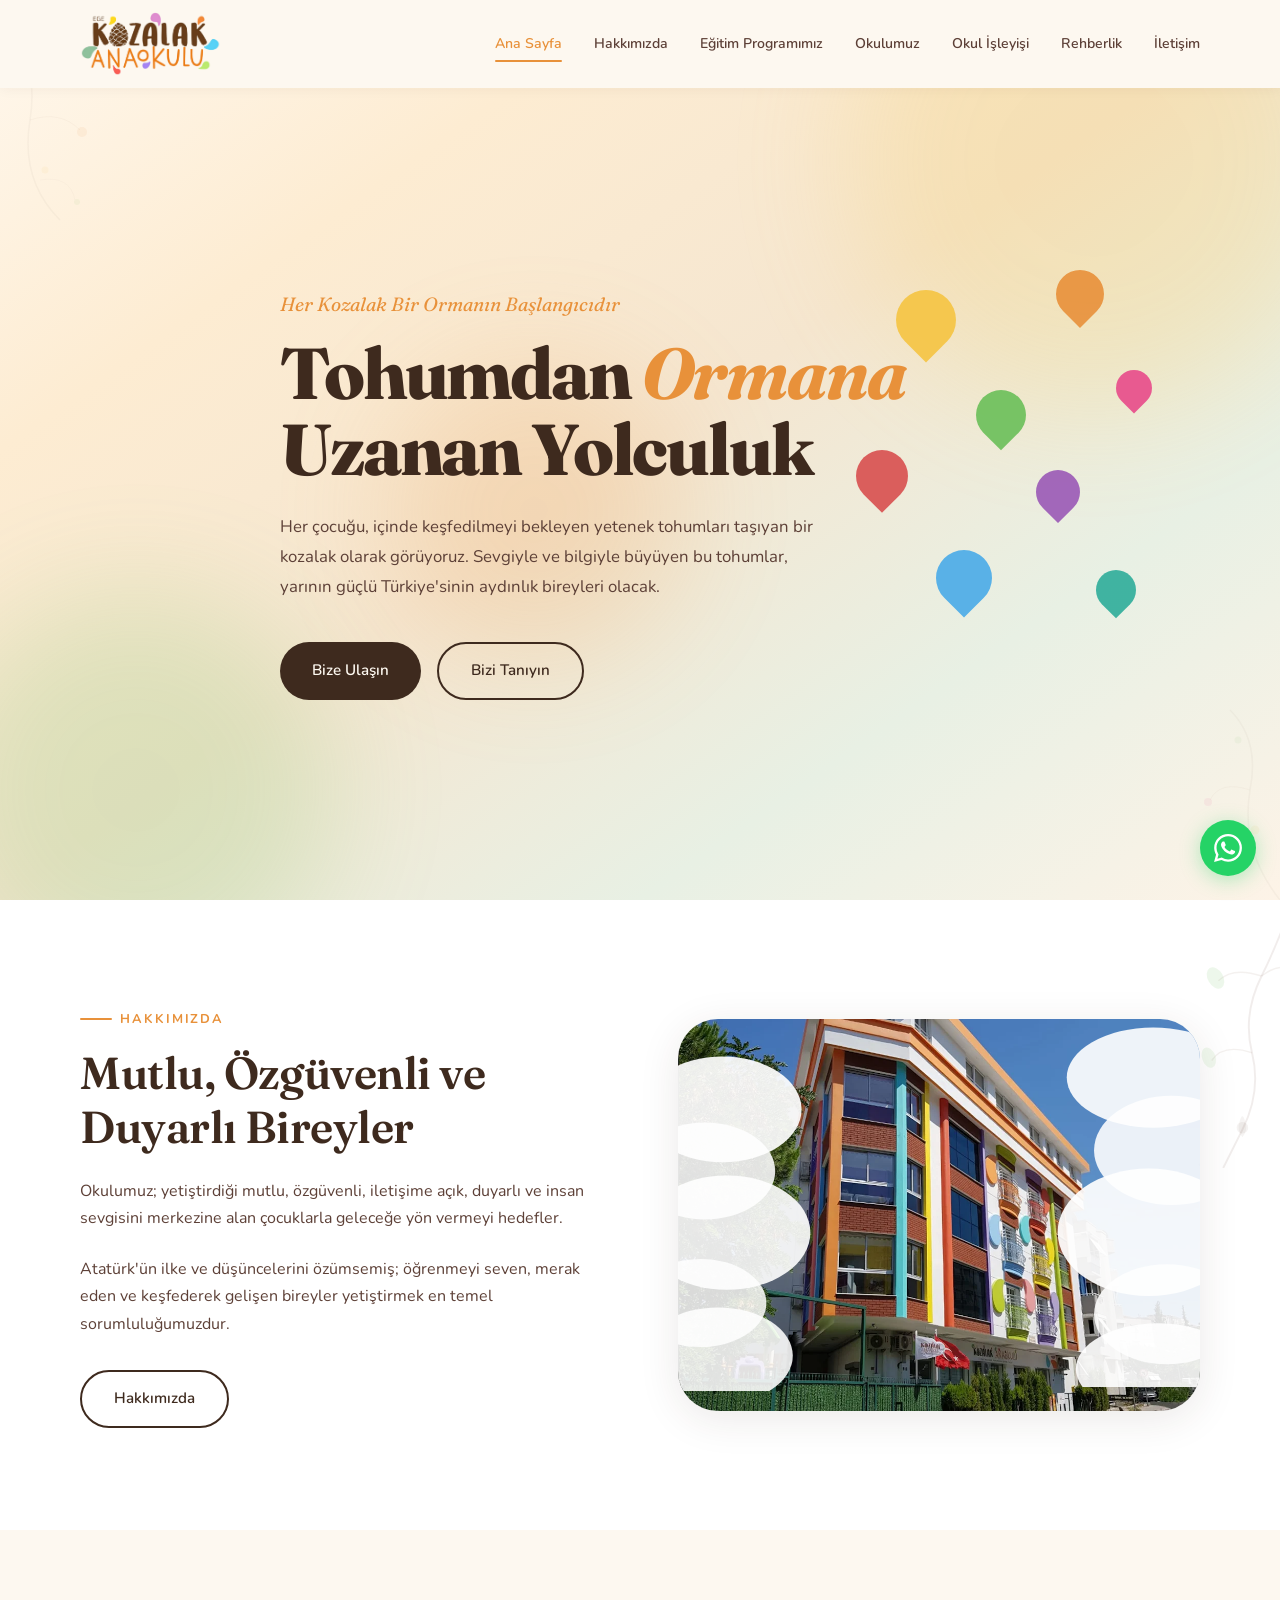
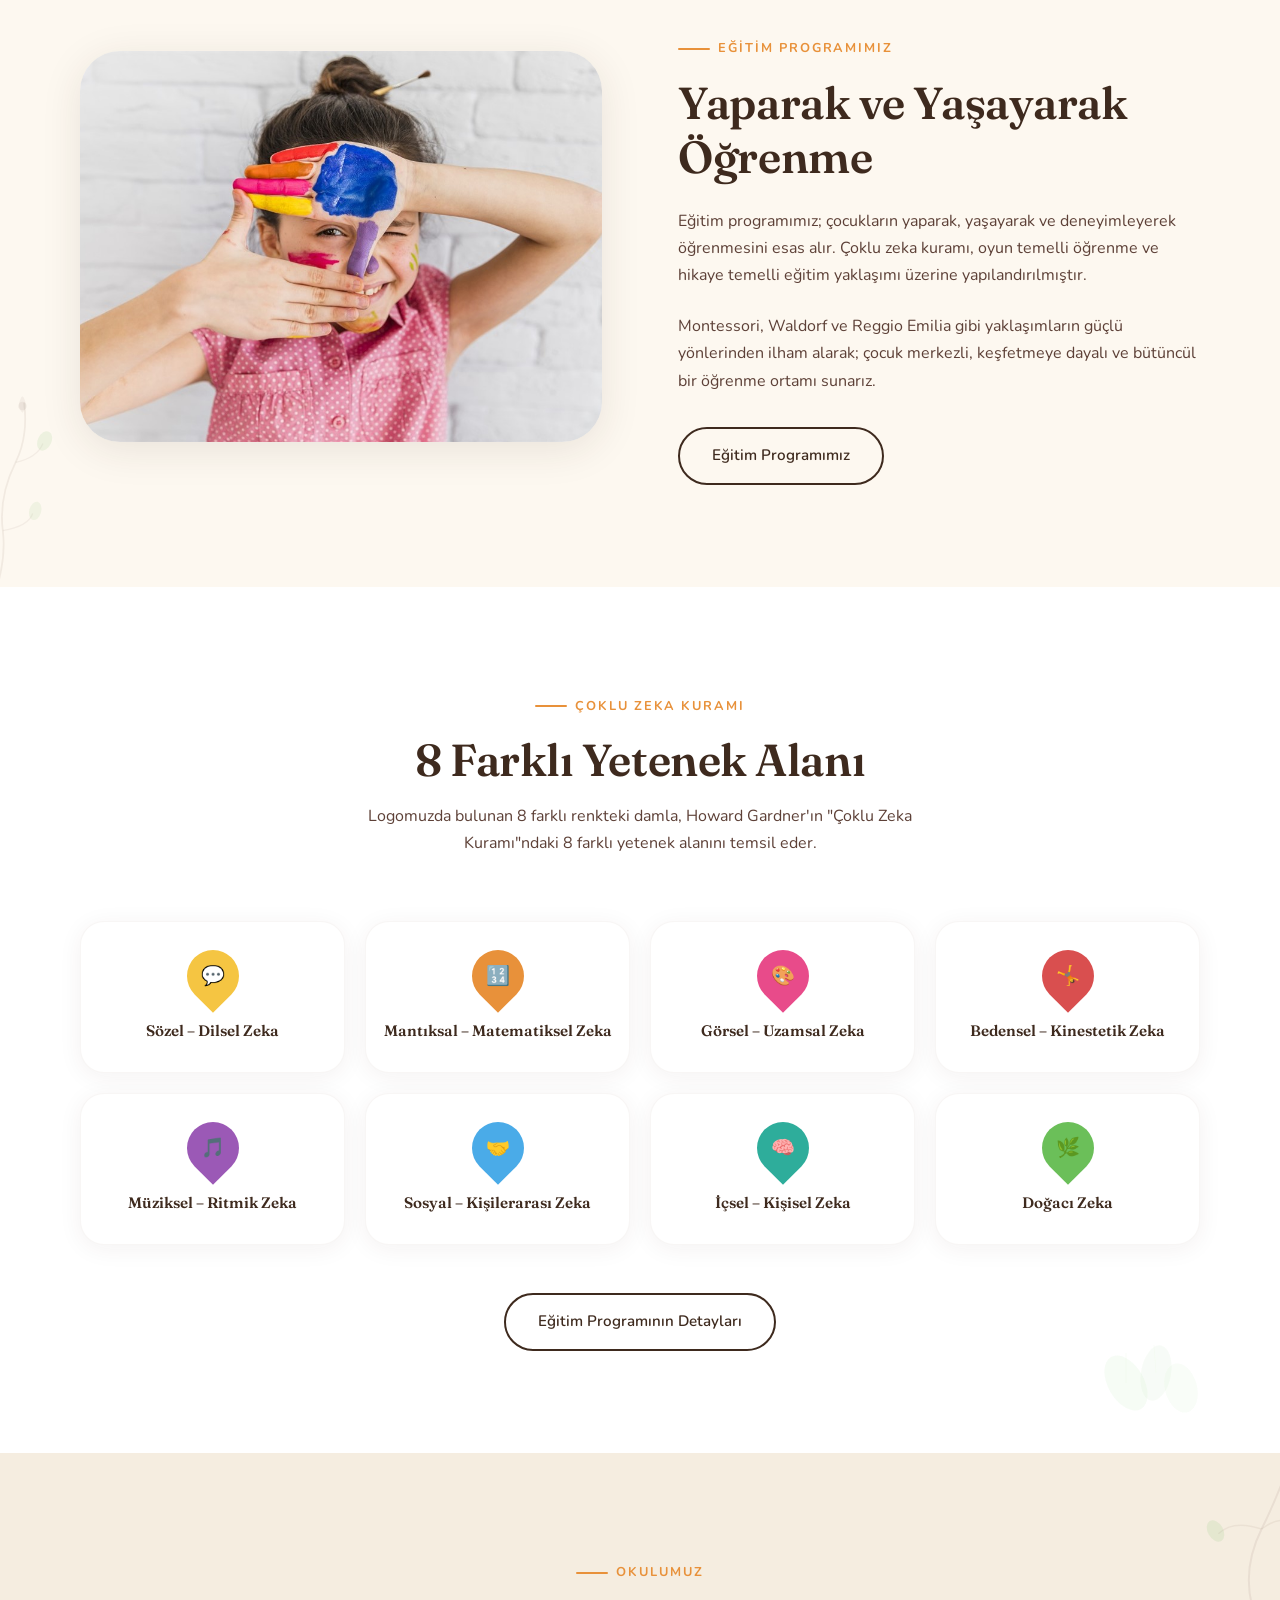
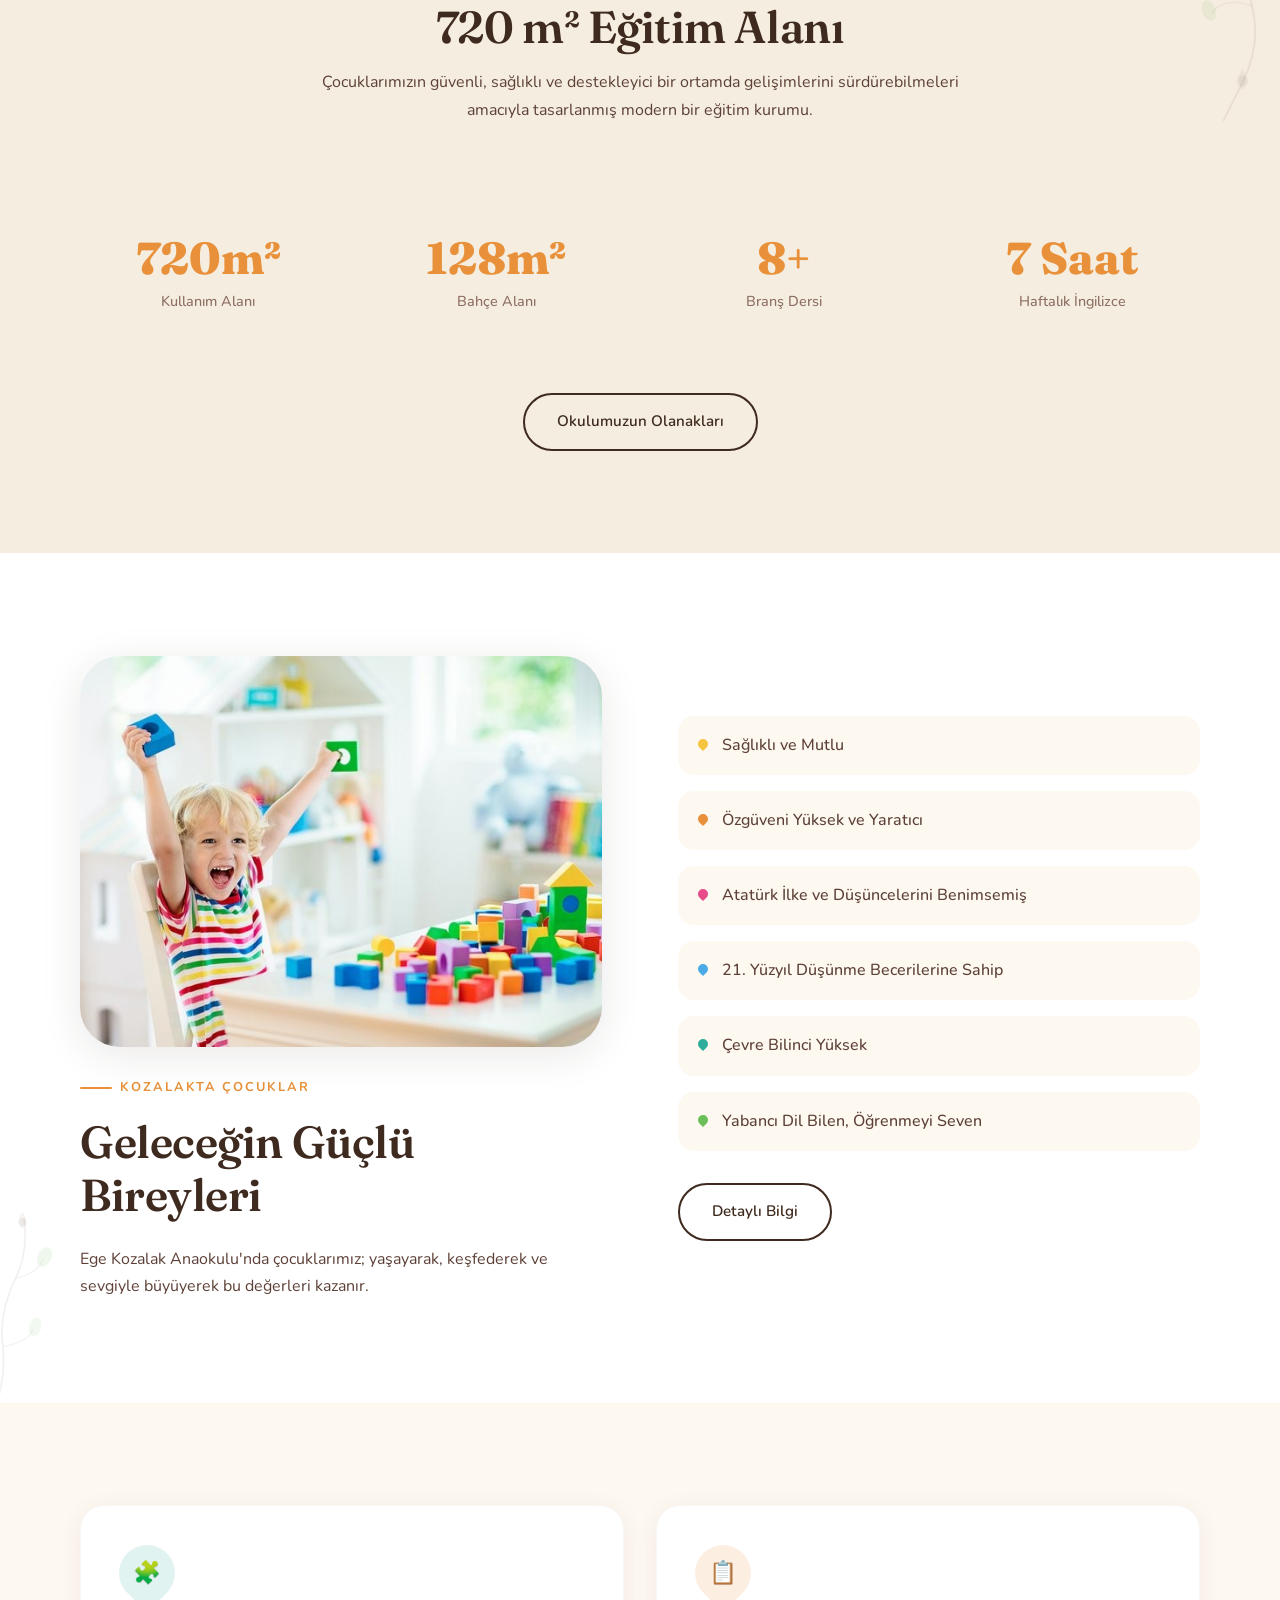
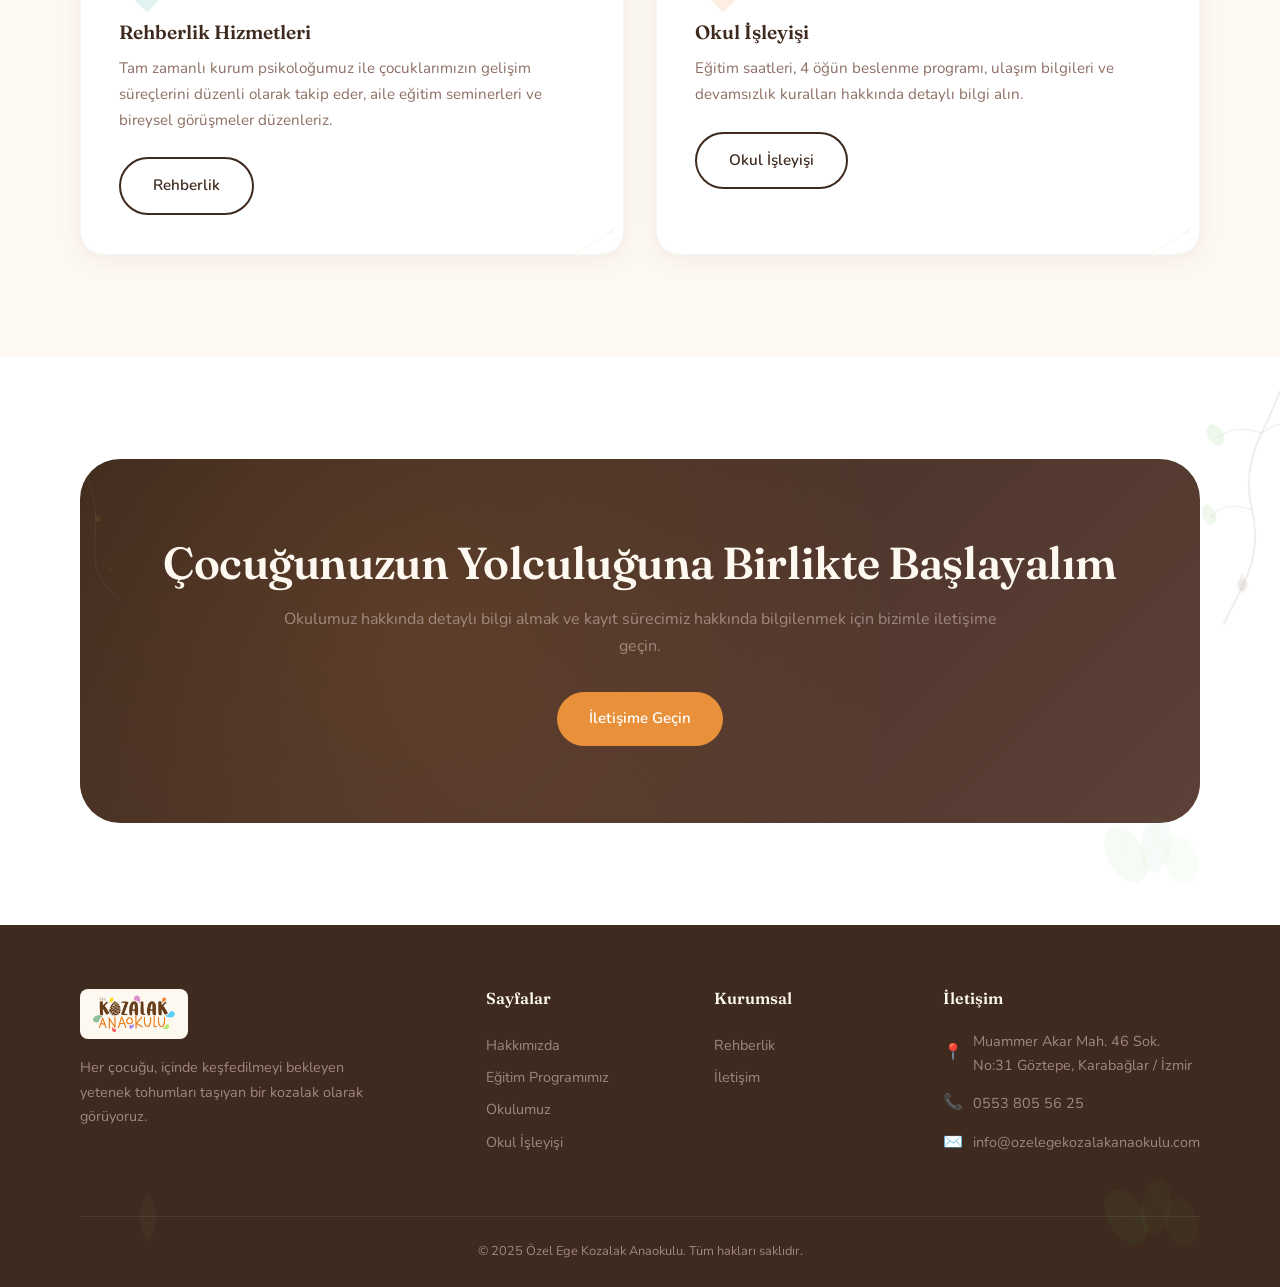
==== index.html @ ed4c2977 "Okul fotoğrafına dekoratif bulut kamuflajı eklendi - Sol ve sağ kenarlardaki yan binaları kapatmak i" ====
<!DOCTYPE html>
<html lang="tr">
<head>
  <meta charset="UTF-8">
  <meta name="viewport" content="width=device-width, initial-scale=1.0, viewport-fit=cover">
  <title>Ege Kozalak Anaokulu | Her Kozalak Bir Ormanın Başlangıcıdır</title>
  <meta name="description" content="Ege Kozalak Anaokulu - İzmir Karabağlar'da çocuklarınızın güvenli, sağlıklı ve mutlu bir ortamda büyüdüğü özel anaokulu.">
  <link rel="stylesheet" href="css/style.css">
  <link rel="icon" href="assets/logo.png" type="image/png">
</head>
<body>

  <div class="page-progress"></div>

  <!-- Navigation -->
  <nav class="nav">
    <div class="nav__inner">
      <a href="index.html" class="nav__logo">
        <img src="assets/logo.png" alt="Ege Kozalak Anaokulu Logo">
      </a>
      <div class="nav__links">
        <a href="index.html" class="nav__link">Ana Sayfa</a>
        <a href="hakkimizda.html" class="nav__link">Hakkımızda</a>
        <a href="egitim-programimiz.html" class="nav__link">Eğitim Programımız</a>
        <a href="okulumuz.html" class="nav__link">Okulumuz</a>
        <a href="okul-isleyisi.html" class="nav__link">Okul İşleyişi</a>
        <a href="rehberlik.html" class="nav__link">Rehberlik</a>
        <a href="iletisim.html" class="nav__link">İletişim</a>
      </div>
      <button class="nav__burger" aria-label="Menü">
        <span></span><span></span><span></span>
      </button>
    </div>
  </nav>

  <!-- Hero -->
  <section class="hero">
    <div class="hero__bg-shapes">
      <div class="hero__blob hero__blob--1"></div>
      <div class="hero__blob hero__blob--2"></div>
      <div class="hero__blob hero__blob--3"></div>
    </div>

    <div class="container">
      <div class="hero__content reveal">
        <p class="hero__tagline">Her Kozalak Bir Ormanın Başlangıcıdır</p>
        <h1 class="hero__title">Tohumdan <em>Ormana</em> Uzanan Yolculuk</h1>
        <p class="hero__desc">Her çocuğu, içinde keşfedilmeyi bekleyen yetenek tohumları taşıyan bir kozalak olarak görüyoruz. Sevgiyle ve bilgiyle büyüyen bu tohumlar, yarının güçlü Türkiye'sinin aydınlık bireyleri olacak.</p>
        <div class="hero__actions">
          <a href="iletisim.html" class="btn btn--primary">Bize Ulaşın</a>
          <a href="hakkimizda.html" class="btn btn--outline">Bizi Tanıyın</a>
        </div>
      </div>
    </div>

    <!-- Decorative drops -->
    <div class="hero__drops" aria-hidden="true">
      <div class="hero__drop-item" style="background: var(--drop-yellow); width: 60px; height: 60px; top: 10%; left: 20%; animation-delay: 0.2s;"></div>
      <div class="hero__drop-item" style="background: var(--drop-orange); width: 48px; height: 48px; top: 5%; left: 60%; animation-delay: 0.4s;"></div>
      <div class="hero__drop-item" style="background: var(--drop-pink); width: 36px; height: 36px; top: 30%; left: 75%; animation-delay: 0.6s;"></div>
      <div class="hero__drop-item" style="background: var(--drop-red); width: 52px; height: 52px; top: 50%; left: 10%; animation-delay: 0.8s;"></div>
      <div class="hero__drop-item" style="background: var(--drop-purple); width: 44px; height: 44px; top: 55%; left: 55%; animation-delay: 1.0s;"></div>
      <div class="hero__drop-item" style="background: var(--drop-blue); width: 56px; height: 56px; top: 75%; left: 30%; animation-delay: 1.2s;"></div>
      <div class="hero__drop-item" style="background: var(--drop-teal); width: 40px; height: 40px; top: 80%; left: 70%; animation-delay: 1.4s;"></div>
      <div class="hero__drop-item" style="background: var(--drop-green); width: 50px; height: 50px; top: 35%; left: 40%; animation-delay: 1.6s;"></div>
    </div>
  </section>

  <!-- Hakkımızda Özet -->
  <section class="section section--white">
    <div class="container">
      <div class="split">
        <div class="reveal">
          <span class="section-label">Hakkımızda</span>
          <h2 class="mb-24">Mutlu, Özgüvenli ve Duyarlı Bireyler</h2>
          <p class="mb-24">Okulumuz; yetiştirdiği mutlu, özgüvenli, iletişime açık, duyarlı ve insan sevgisini merkezine alan çocuklarla geleceğe yön vermeyi hedefler.</p>
          <p class="mb-32">Atatürk'ün ilke ve düşüncelerini özümsemiş; öğrenmeyi seven, merak eden ve keşfederek gelişen bireyler yetiştirmek en temel sorumluluğumuzdur.</p>
          <a href="hakkimizda.html" class="btn btn--outline">Hakkımızda</a>
        </div>
        <div class="reveal reveal-delay-2">
          <div class="img-block img-block--rounded img-block--aspect-4-3 img-block--clouds">
            <img src="assets/okul-dis.webp" alt="Ege Kozalak Anaokulu binası">
          </div>
        </div>
      </div>
    </div>
  </section>

  <!-- Eğitim Programı Özet -->
  <section class="section section--cream">
    <div class="container">
      <div class="split split--reverse">
        <div class="reveal">
          <span class="section-label">Eğitim Programımız</span>
          <h2 class="mb-24">Yaparak ve Yaşayarak Öğrenme</h2>
          <p class="mb-24">Eğitim programımız; çocukların yaparak, yaşayarak ve deneyimleyerek öğrenmesini esas alır. Çoklu zeka kuramı, oyun temelli öğrenme ve hikaye temelli eğitim yaklaşımı üzerine yapılandırılmıştır.</p>
          <p class="mb-32">Montessori, Waldorf ve Reggio Emilia gibi yaklaşımların güçlü yönlerinden ilham alarak; çocuk merkezli, keşfetmeye dayalı ve bütüncül bir öğrenme ortamı sunarız.</p>
          <a href="egitim-programimiz.html" class="btn btn--outline">Eğitim Programımız</a>
        </div>
        <div class="reveal reveal-delay-2">
          <div class="img-block img-block--rounded img-block--aspect-4-3 mb-24">
            <img src="assets/yaratici-cocuk.jpg" alt="Yaratıcı etkinliklerle öğrenen çocuk">
          </div>
        </div>
      </div>
    </div>
  </section>

  <!-- 8 Intelligence Types -->
  <section class="section section--white">
    <div class="container">
      <div class="section__header section__header--center reveal">
        <span class="section-label">Çoklu Zeka Kuramı</span>
        <h2>8 Farklı Yetenek Alanı</h2>
        <p style="margin: 16px auto 0;">Logomuzda bulunan 8 farklı renkteki damla, Howard Gardner'ın "Çoklu Zeka Kuramı"ndaki 8 farklı yetenek alanını temsil eder.</p>
      </div>

      <div class="intel-grid">
        <div class="intel-card reveal reveal-delay-1">
          <div class="intel-card__drop" style="background: var(--drop-yellow);"><span>💬</span></div>
          <p class="intel-card__name">Sözel – Dilsel Zeka</p>
        </div>
        <div class="intel-card reveal reveal-delay-2">
          <div class="intel-card__drop" style="background: var(--drop-orange);"><span>🔢</span></div>
          <p class="intel-card__name">Mantıksal – Matematiksel Zeka</p>
        </div>
        <div class="intel-card reveal reveal-delay-3">
          <div class="intel-card__drop" style="background: var(--drop-pink);"><span>🎨</span></div>
          <p class="intel-card__name">Görsel – Uzamsal Zeka</p>
        </div>
        <div class="intel-card reveal reveal-delay-4">
          <div class="intel-card__drop" style="background: var(--drop-red);"><span>🤸</span></div>
          <p class="intel-card__name">Bedensel – Kinestetik Zeka</p>
        </div>
        <div class="intel-card reveal reveal-delay-1">
          <div class="intel-card__drop" style="background: var(--drop-purple);"><span>🎵</span></div>
          <p class="intel-card__name">Müziksel – Ritmik Zeka</p>
        </div>
        <div class="intel-card reveal reveal-delay-2">
          <div class="intel-card__drop" style="background: var(--drop-blue);"><span>🤝</span></div>
          <p class="intel-card__name">Sosyal – Kişilerarası Zeka</p>
        </div>
        <div class="intel-card reveal reveal-delay-3">
          <div class="intel-card__drop" style="background: var(--drop-teal);"><span>🧠</span></div>
          <p class="intel-card__name">İçsel – Kişisel Zeka</p>
        </div>
        <div class="intel-card reveal reveal-delay-4">
          <div class="intel-card__drop" style="background: var(--drop-green);"><span>🌿</span></div>
          <p class="intel-card__name">Doğacı Zeka</p>
        </div>
      </div>

      <div class="text-center mt-48 reveal">
        <a href="egitim-programimiz.html" class="btn btn--outline">Eğitim Programının Detayları</a>
      </div>
    </div>
  </section>

  <!-- Okulumuz Özet -->
  <section class="section section--warm">
    <div class="container">
      <div class="section__header section__header--center reveal">
        <span class="section-label">Okulumuz</span>
        <h2>720 m² Eğitim Alanı</h2>
        <p style="margin: 16px auto 0;">Çocuklarımızın güvenli, sağlıklı ve destekleyici bir ortamda gelişimlerini sürdürebilmeleri amacıyla tasarlanmış modern bir eğitim kurumu.</p>
      </div>

      <div class="stats reveal">
        <div class="stat">
          <div class="stat__number">720m²</div>
          <div class="stat__label">Kullanım Alanı</div>
        </div>
        <div class="stat">
          <div class="stat__number">128m²</div>
          <div class="stat__label">Bahçe Alanı</div>
        </div>
        <div class="stat">
          <div class="stat__number">8+</div>
          <div class="stat__label">Branş Dersi</div>
        </div>
        <div class="stat">
          <div class="stat__number">7 Saat</div>
          <div class="stat__label">Haftalık İngilizce</div>
        </div>
      </div>

      <div class="text-center mt-32 reveal">
        <a href="okulumuz.html" class="btn btn--outline">Okulumuzun Olanakları</a>
      </div>
    </div>
  </section>

  <!-- Kozalakta Çocuklar -->
  <section class="section section--white">
    <div class="container">
      <div class="split">
        <div class="reveal">
          <div class="img-block img-block--rounded img-block--aspect-4-3 mb-24">
            <img src="assets/ogrenme-ortami.jpg" alt="Ege Kozalak Anaokulu öğrenme ortamı">
          </div>
          <span class="section-label">Kozalakta Çocuklar</span>
          <h2 class="mb-24">Geleceğin Güçlü Bireyleri</h2>
          <p>Ege Kozalak Anaokulu'nda çocuklarımız; yaşayarak, keşfederek ve sevgiyle büyüyerek bu değerleri kazanır.</p>
        </div>
        <div class="reveal reveal-delay-2">
          <div class="feature-list">
            <div class="feature-list__item">
              <div class="feature-list__dot" style="background: var(--drop-yellow);"></div>
              <span class="feature-list__text">Sağlıklı ve Mutlu</span>
            </div>
            <div class="feature-list__item">
              <div class="feature-list__dot" style="background: var(--drop-orange);"></div>
              <span class="feature-list__text">Özgüveni Yüksek ve Yaratıcı</span>
            </div>
            <div class="feature-list__item">
              <div class="feature-list__dot" style="background: var(--drop-pink);"></div>
              <span class="feature-list__text">Atatürk İlke ve Düşüncelerini Benimsemiş</span>
            </div>
            <div class="feature-list__item">
              <div class="feature-list__dot" style="background: var(--drop-blue);"></div>
              <span class="feature-list__text">21. Yüzyıl Düşünme Becerilerine Sahip</span>
            </div>
            <div class="feature-list__item">
              <div class="feature-list__dot" style="background: var(--drop-teal);"></div>
              <span class="feature-list__text">Çevre Bilinci Yüksek</span>
            </div>
            <div class="feature-list__item">
              <div class="feature-list__dot" style="background: var(--drop-green);"></div>
              <span class="feature-list__text">Yabancı Dil Bilen, Öğrenmeyi Seven</span>
            </div>
          </div>
          <div class="mt-32">
            <a href="hakkimizda.html" class="btn btn--outline">Detaylı Bilgi</a>
          </div>
        </div>
      </div>
    </div>
  </section>

  <!-- Rehberlik & Okul İşleyişi Kartları -->
  <section class="section section--cream">
    <div class="container">
      <div class="grid grid--2">
        <div class="card reveal reveal-delay-1">
          <div class="card__icon" style="background: rgba(46, 173, 155, 0.15);"><span>🧩</span></div>
          <h4 class="card__title">Rehberlik Hizmetleri</h4>
          <p class="card__text mb-24">Tam zamanlı kurum psikoloğumuz ile çocuklarımızın gelişim süreçlerini düzenli olarak takip eder, aile eğitim seminerleri ve bireysel görüşmeler düzenleriz.</p>
          <a href="rehberlik.html" class="btn btn--outline">Rehberlik</a>
        </div>
        <div class="card reveal reveal-delay-2">
          <div class="card__icon" style="background: rgba(232, 145, 58, 0.15);"><span>📋</span></div>
          <h4 class="card__title">Okul İşleyişi</h4>
          <p class="card__text mb-24">Eğitim saatleri, 4 öğün beslenme programı, ulaşım bilgileri ve devamsızlık kuralları hakkında detaylı bilgi alın.</p>
          <a href="okul-isleyisi.html" class="btn btn--outline">Okul İşleyişi</a>
        </div>
      </div>
    </div>
  </section>

  <!-- CTA -->
  <section class="section section--white">
    <div class="container">
      <div class="cta-banner reveal">
        <h2>Çocuğunuzun Yolculuğuna Birlikte Başlayalım</h2>
        <p>Okulumuz hakkında detaylı bilgi almak ve kayıt sürecimiz hakkında bilgilenmek için bizimle iletişime geçin.</p>
        <a href="iletisim.html" class="btn btn--amber">İletişime Geçin</a>
      </div>
    </div>
  </section>

  <!-- Footer -->
  <footer class="footer">
    <div class="container">
      <div class="footer__grid">
        <div class="footer__brand">
          <img src="assets/logo.png" alt="Ege Kozalak Anaokulu">
          <p>Her çocuğu, içinde keşfedilmeyi bekleyen yetenek tohumları taşıyan bir kozalak olarak görüyoruz.</p>
        </div>
        <div>
          <h4 class="footer__title">Sayfalar</h4>
          <a href="hakkimizda.html" class="footer__link">Hakkımızda</a>
          <a href="egitim-programimiz.html" class="footer__link">Eğitim Programımız</a>
          <a href="okulumuz.html" class="footer__link">Okulumuz</a>
          <a href="okul-isleyisi.html" class="footer__link">Okul İşleyişi</a>
        </div>
        <div>
          <h4 class="footer__title">Kurumsal</h4>
          <a href="rehberlik.html" class="footer__link">Rehberlik</a>
          <a href="iletisim.html" class="footer__link">İletişim</a>
        </div>
        <div>
          <h4 class="footer__title">İletişim</h4>
          <div class="footer__contact-item">
            <span>📍</span>
            <span>Muammer Akar Mah. 46 Sok. No:31 Göztepe, Karabağlar / İzmir</span>
          </div>
          <div class="footer__contact-item">
            <span>📞</span>
            <span>0553 805 56 25</span>
          </div>
          <div class="footer__contact-item">
            <span>✉️</span>
            <span>info@ozelegekozalakanaokulu.com</span>
          </div>
        </div>
      </div>
      <div class="footer__bottom">
        &copy; 2025 Özel Ege Kozalak Anaokulu. Tüm hakları saklıdır.
      </div>
    </div>
  </footer>

  <!-- WhatsApp -->
  <a href="https://wa.me/905538055625" target="_blank" rel="noopener" class="whatsapp-btn" aria-label="WhatsApp ile iletişime geçin">
    <svg viewBox="0 0 24 24" xmlns="http://www.w3.org/2000/svg"><path d="M17.472 14.382c-.297-.149-1.758-.867-2.03-.967-.273-.099-.471-.148-.67.15-.197.297-.767.966-.94 1.164-.173.199-.347.223-.644.075-.297-.15-1.255-.463-2.39-1.475-.883-.788-1.48-1.761-1.653-2.059-.173-.297-.018-.458.13-.606.134-.133.298-.347.446-.52.149-.174.198-.298.298-.497.099-.198.05-.371-.025-.52-.075-.149-.669-1.612-.916-2.207-.242-.579-.487-.5-.669-.51-.173-.008-.371-.01-.57-.01-.198 0-.52.074-.792.372-.272.297-1.04 1.016-1.04 2.479 0 1.462 1.065 2.875 1.213 3.074.149.198 2.096 3.2 5.077 4.487.709.306 1.262.489 1.694.625.712.227 1.36.195 1.871.118.571-.085 1.758-.719 2.006-1.413.248-.694.248-1.289.173-1.413-.074-.124-.272-.198-.57-.347m-5.421 7.403h-.004a9.87 9.87 0 01-5.031-1.378l-.361-.214-3.741.982.998-3.648-.235-.374a9.86 9.86 0 01-1.51-5.26c.001-5.45 4.436-9.884 9.888-9.884 2.64 0 5.122 1.03 6.988 2.898a9.825 9.825 0 012.893 6.994c-.003 5.45-4.437 9.884-9.885 9.884m8.413-18.297A11.815 11.815 0 0012.05 0C5.495 0 .16 5.335.157 11.892c0 2.096.547 4.142 1.588 5.945L.057 24l6.305-1.654a11.882 11.882 0 005.683 1.448h.005c6.554 0 11.89-5.335 11.893-11.893a11.821 11.821 0 00-3.48-8.413z"/></svg>
  </a>

  <script src="js/main.js"></script>
</body>
</html>
---- css/style.css ----
/* ============================================
   Ege Kozalak Anaokulu - Organic Editorial Design
   ============================================ */

@import url('https://fonts.googleapis.com/css2?family=Fraunces:ital,opsz,wght@0,9..144,300;0,9..144,400;0,9..144,500;0,9..144,600;0,9..144,700;0,9..144,800;1,9..144,400;1,9..144,500&family=Nunito:wght@300;400;500;600;700&display=swap');

/* --- CSS Variables --- */
:root {
  --brown-deep: #3E2A1E;
  --brown-warm: #5D4037;
  --brown-medium: #795548;
  --brown-light: #A1887F;
  --amber: #E8913A;
  --amber-light: #F5A623;
  --cream: #FDF8F0;
  --cream-dark: #F5EDE0;
  --cream-deeper: #EDE3D3;
  --white: #FFFFFF;
  --text-primary: #2C1810;
  --text-secondary: #5D4037;
  --text-light: #8D6E63;

  /* 8 Intelligence Colors */
  --drop-yellow: #F5C542;
  --drop-orange: #E8913A;
  --drop-pink: #E84B8A;
  --drop-red: #D94F4F;
  --drop-purple: #9B59B6;
  --drop-blue: #4AABE8;
  --drop-teal: #2EAD9B;
  --drop-green: #6BBF59;

  --font-display: 'Fraunces', Georgia, serif;
  --font-body: 'Nunito', 'Segoe UI', sans-serif;

  --nav-height: 88px;
  --section-padding: clamp(60px, 8vw, 120px);
  --container-width: 1200px;
  --radius-sm: 8px;
  --radius-md: 16px;
  --radius-lg: 24px;
  --radius-xl: 40px;

  --shadow-soft: 0 4px 24px rgba(62, 42, 30, 0.06);
  --shadow-medium: 0 8px 40px rgba(62, 42, 30, 0.1);
  --shadow-strong: 0 16px 56px rgba(62, 42, 30, 0.14);
}

/* --- Reset & Base --- */
*, *::before, *::after { margin: 0; padding: 0; box-sizing: border-box; }

html {
  scroll-behavior: smooth;
  font-size: 16px;
  -webkit-font-smoothing: antialiased;
  -moz-osx-font-smoothing: grayscale;
}

body {
  font-family: var(--font-body);
  color: var(--text-primary);
  background-color: var(--cream);
  line-height: 1.7;
  overflow-x: hidden;
}

img { max-width: 100%; height: auto; display: block; }
a { text-decoration: none; color: inherit; transition: color 0.3s; }
ul, ol { list-style: none; }

.container {
  max-width: var(--container-width);
  margin: 0 auto;
  padding: 0 clamp(20px, 4vw, 40px);
}

/* --- Typography --- */
h1, h2, h3, h4 {
  font-family: var(--font-display);
  font-weight: 600;
  line-height: 1.2;
  color: var(--brown-deep);
}

h1 { font-size: clamp(2.2rem, 5vw, 3.8rem); letter-spacing: -0.02em; }
h2 { font-size: clamp(1.8rem, 3.5vw, 2.8rem); letter-spacing: -0.01em; }
h3 { font-size: clamp(1.3rem, 2.5vw, 1.8rem); }
h4 { font-size: clamp(1.1rem, 1.5vw, 1.3rem); }

p {
  font-size: clamp(1rem, 1.1vw, 1.125rem);
  color: var(--text-secondary);
  max-width: 72ch;
}

.section-label {
  display: inline-flex;
  align-items: center;
  gap: 8px;
  font-family: var(--font-body);
  font-size: 0.8rem;
  font-weight: 700;
  text-transform: uppercase;
  letter-spacing: 0.15em;
  color: var(--amber);
  margin-bottom: 16px;
}

.section-label::before {
  content: '';
  width: 32px;
  height: 2px;
  background: var(--amber);
  border-radius: 2px;
}

/* --- Scroll Reveal --- */
.reveal {
  opacity: 0;
  transform: translateY(30px);
  transition: opacity 0.8s cubic-bezier(0.22, 1, 0.36, 1),
              transform 0.8s cubic-bezier(0.22, 1, 0.36, 1);
}

.reveal.visible {
  opacity: 1;
  transform: translateY(0);
}

.reveal-delay-1 { transition-delay: 0.1s; }
.reveal-delay-2 { transition-delay: 0.2s; }
.reveal-delay-3 { transition-delay: 0.3s; }
.reveal-delay-4 { transition-delay: 0.4s; }
.reveal-delay-5 { transition-delay: 0.5s; }
.reveal-delay-6 { transition-delay: 0.6s; }

/* --- Decorative Drops --- */
.drop {
  position: absolute;
  border-radius: 50% 50% 50% 0;
  transform: rotate(-45deg);
  opacity: 0.15;
  pointer-events: none;
  z-index: 0;
}

.drop--sm { width: 24px; height: 24px; }
.drop--md { width: 40px; height: 40px; }
.drop--lg { width: 64px; height: 64px; }
.drop--xl { width: 96px; height: 96px; }

.drop--float {
  animation: dropFloat 6s ease-in-out infinite;
}

@keyframes dropFloat {
  0%, 100% { transform: rotate(-45deg) translateY(0); }
  50% { transform: rotate(-45deg) translateY(-12px); }
}

/* --- Navigation --- */
.nav {
  position: fixed;
  top: 0;
  left: 0;
  right: 0;
  height: auto;
  padding-top: env(safe-area-inset-top, 0px);
  z-index: 1000;
  background: var(--cream);
  backdrop-filter: blur(12px);
  -webkit-backdrop-filter: blur(12px);
  transition: background 0.4s, box-shadow 0.4s;
  box-shadow: 0 1px 12px rgba(62, 42, 30, 0.05);
}

.nav.scrolled {
  background: var(--cream);
  backdrop-filter: blur(16px);
  -webkit-backdrop-filter: blur(16px);
  box-shadow: 0 2px 20px rgba(62, 42, 30, 0.08);
}

.nav__inner {
  max-width: var(--container-width);
  margin: 0 auto;
  padding: 0 clamp(20px, 4vw, 40px);
  height: var(--nav-height);
  display: flex;
  align-items: center;
  justify-content: space-between;
}

.nav__logo {
  display: flex;
  align-items: center;
  gap: 12px;
  z-index: 10000;
}

.nav__logo img {
  height: 64px;
  width: auto;
  transition: height 0.3s;
  mix-blend-mode: multiply;
}

.nav.scrolled .nav__logo img {
  height: 52px;
}

.nav__logo-text {
  font-family: var(--font-display);
  font-weight: 700;
  font-size: 1.1rem;
  color: var(--brown-deep);
  line-height: 1.2;
}

.nav__logo-text span {
  display: block;
  font-size: 0.7rem;
  font-weight: 500;
  color: var(--brown-light);
  font-family: var(--font-body);
  text-transform: uppercase;
  letter-spacing: 0.1em;
}

.nav__links {
  display: flex;
  align-items: center;
  gap: clamp(16px, 2.5vw, 32px);
}

.nav__link {
  font-family: var(--font-body);
  font-size: 0.88rem;
  font-weight: 600;
  color: var(--brown-warm);
  position: relative;
  padding: 4px 0;
  transition: color 0.3s;
}

.nav__link::after {
  content: '';
  position: absolute;
  bottom: -2px;
  left: 0;
  width: 0;
  height: 2px;
  background: var(--amber);
  border-radius: 2px;
  transition: width 0.3s cubic-bezier(0.22, 1, 0.36, 1);
}

.nav__link:hover,
.nav__link.active {
  color: var(--amber);
}

.nav__link:hover::after,
.nav__link.active::after {
  width: 100%;
}

/* Mobile Menu */
.nav__burger {
  display: none;
  flex-direction: column;
  gap: 5px;
  cursor: pointer;
  z-index: 10000;
  padding: 8px;
  background: none;
  border: none;
}

.nav__burger span {
  width: 24px;
  height: 2px;
  background: var(--brown-deep);
  border-radius: 2px;
  transition: transform 0.3s, opacity 0.3s;
}

.nav__burger.open span:nth-child(1) {
  transform: translateY(7px) rotate(45deg);
}

.nav__burger.open span:nth-child(2) {
  opacity: 0;
}

.nav__burger.open span:nth-child(3) {
  transform: translateY(-7px) rotate(-45deg);
}

@media (max-width: 900px) {
  .nav__burger { display: flex; }

  .nav__links {
    position: fixed;
    top: 0;
    left: 0;
    right: 0;
    bottom: 0;
    width: 100%;
    height: 100%;
    height: 100dvh;
    background: #FDF8F0;
    flex-direction: column;
    justify-content: center;
    align-items: center;
    gap: 20px;
    visibility: hidden;
    opacity: 0;
    pointer-events: none;
    transition: opacity 0.35s ease, visibility 0.35s ease;
    z-index: 9999;
    padding: 80px 20px;
  }

  .nav__links.open {
    visibility: visible;
    opacity: 1;
    pointer-events: all;
  }

  .nav__link {
    font-size: 1.2rem;
    padding: 8px 0;
  }
}

/* --- Hero Section (Home) --- */
.hero {
  min-height: 100vh;
  min-height: 100dvh;
  display: flex;
  align-items: center;
  position: relative;
  padding-top: calc(var(--nav-height) + env(safe-area-inset-top, 0px));
  overflow: hidden;
  background: linear-gradient(145deg,
      #FFF8EE 0%,
      #FDECD2 25%,
      #F5E6D0 50%,
      #E8F0E4 75%,
      #FDF3E7 100%
    );
}

/* Decorative branch in hero top-left */
.hero::before {
  content: '';
  position: absolute;
  top: 0;
  left: 0;
  width: 280px;
  height: 280px;
  background-image: url("data:image/svg+xml,%3Csvg xmlns='http://www.w3.org/2000/svg' viewBox='0 0 280 280' fill='none'%3E%3Cpath d='M0 0Q40 60 30 120Q20 180 60 220' stroke='%23A1887F' stroke-width='1.5' opacity='.07' fill='none'/%3E%3Cpath d='M30 120Q60 110 80 130' stroke='%23A1887F' stroke-width='1' opacity='.06' fill='none'/%3E%3Cpath d='M20 70Q50 55 60 75' stroke='%23A1887F' stroke-width='1' opacity='.06' fill='none'/%3E%3Ccircle cx='82' cy='132' r='5' fill='%23E8913A' opacity='.08'/%3E%3Ccircle cx='62' cy='76' r='4' fill='%236BBF59' opacity='.07'/%3E%3Ccircle cx='45' cy='170' r='3.5' fill='%23F5C542' opacity='.07'/%3E%3Cpath d='M40 180Q70 175 75 200' stroke='%23A1887F' stroke-width='.8' opacity='.05' fill='none'/%3E%3Ccircle cx='77' cy='202' r='3' fill='%236BBF59' opacity='.06'/%3E%3C/svg%3E");
  background-size: contain;
  background-repeat: no-repeat;
  pointer-events: none;
  z-index: 0;
}

/* Decorative branch in hero bottom-right */
.hero::after {
  content: '';
  position: absolute;
  bottom: 0;
  right: 0;
  width: 220px;
  height: 220px;
  background-image: url("data:image/svg+xml,%3Csvg xmlns='http://www.w3.org/2000/svg' viewBox='0 0 220 220' fill='none'%3E%3Cpath d='M220 220Q180 170 190 110Q200 60 170 30' stroke='%23A1887F' stroke-width='1.5' opacity='.07' fill='none'/%3E%3Cpath d='M190 110Q160 100 150 120' stroke='%23A1887F' stroke-width='1' opacity='.06' fill='none'/%3E%3Ccircle cx='148' cy='122' r='4' fill='%23E84B8A' opacity='.07'/%3E%3Ccircle cx='178' cy='60' r='3.5' fill='%236BBF59' opacity='.06'/%3E%3Ccircle cx='195' cy='150' r='4.5' fill='%23F5C542' opacity='.07'/%3E%3C/svg%3E");
  background-size: contain;
  background-repeat: no-repeat;
  pointer-events: none;
  z-index: 0;
}

.hero__bg-shapes {
  position: absolute;
  inset: 0;
  pointer-events: none;
  overflow: hidden;
}

.hero__blob {
  position: absolute;
  border-radius: 50%;
  filter: blur(60px);
  opacity: 0.18;
}

.hero__blob--1 {
  width: 500px;
  height: 500px;
  background: var(--drop-yellow);
  top: -10%;
  right: -5%;
  animation: blobMove1 20s ease-in-out infinite;
}

.hero__blob--2 {
  width: 400px;
  height: 400px;
  background: var(--drop-green);
  bottom: -10%;
  left: -5%;
  animation: blobMove2 18s ease-in-out infinite;
}

.hero__blob--3 {
  width: 300px;
  height: 300px;
  background: var(--drop-orange);
  top: 40%;
  left: 30%;
  animation: blobMove3 22s ease-in-out infinite;
}

@keyframes blobMove1 {
  0%, 100% { transform: translate(0, 0) scale(1); }
  33% { transform: translate(-40px, 30px) scale(1.05); }
  66% { transform: translate(20px, -20px) scale(0.95); }
}

@keyframes blobMove2 {
  0%, 100% { transform: translate(0, 0) scale(1); }
  33% { transform: translate(30px, -40px) scale(1.08); }
  66% { transform: translate(-20px, 20px) scale(0.92); }
}

@keyframes blobMove3 {
  0%, 100% { transform: translate(0, 0) scale(1); }
  50% { transform: translate(40px, -30px) scale(1.1); }
}

.hero__content {
  position: relative;
  z-index: 1;
  max-width: 720px;
}

.hero__logo {
  width: clamp(240px, 30vw, 400px);
  height: auto;
  margin-bottom: 28px;
  border-radius: var(--radius-md);
  animation: heroLogoIn 1s cubic-bezier(0.22, 1, 0.36, 1) 0.2s both;
}

@keyframes heroLogoIn {
  from { opacity: 0; transform: scale(0.85) translateY(16px); }
  to { opacity: 1; transform: scale(1) translateY(0); }
}

.hero__tagline {
  font-family: var(--font-display);
  font-style: italic;
  font-size: clamp(1rem, 1.5vw, 1.2rem);
  color: var(--amber);
  margin-bottom: 16px;
  font-weight: 400;
}

.hero__title {
  font-size: clamp(2.8rem, 6vw, 4.5rem);
  font-weight: 800;
  line-height: 1.05;
  margin-bottom: 24px;
  letter-spacing: -0.03em;
}

.hero__title em {
  font-style: italic;
  color: var(--amber);
  font-weight: 700;
}

.hero__desc {
  font-size: clamp(1.05rem, 1.3vw, 1.2rem);
  color: var(--text-secondary);
  margin-bottom: 40px;
  max-width: 560px;
  line-height: 1.8;
}

.hero__actions {
  display: flex;
  gap: 16px;
  flex-wrap: wrap;
}

.hero__drops {
  position: absolute;
  right: 5%;
  top: 50%;
  transform: translateY(-50%);
  width: 400px;
  height: 400px;
  z-index: 0;
}

/* Desktop: drops appear with pop-in */
.hero__drop-item {
  position: absolute;
  border-radius: 50% 50% 50% 0;
  transform: rotate(-45deg);
  opacity: 0;
  animation: heroDropIn 0.6s cubic-bezier(0.22, 1, 0.36, 1) forwards;
}

@keyframes heroDropIn {
  from { opacity: 0; transform: rotate(-45deg) scale(0) translateY(20px); }
  to { opacity: 0.9; transform: rotate(-45deg) scale(1) translateY(0); }
}

/* Mobile: gentle floating seeds */
@media (max-width: 1024px) {
  .hero__drops {
    width: 100%;
    height: 100%;
    top: 0;
    left: 0;
    right: 0;
    bottom: 0;
    transform: none;
    pointer-events: none;
  }

  .hero__drop-item {
    animation: none !important;
    opacity: 0.65 !important;
  }

  .hero__drop-item.mobile-float {
    animation-fill-mode: both !important;
    animation-timing-function: ease-in-out !important;
    animation-iteration-count: infinite !important;
  }
}

@keyframes mFloat1 {
  0%, 100% { transform: rotate(-45deg) translate(0, 0); }
  25%  { transform: rotate(-50deg) translate(8px, -14px); }
  50%  { transform: rotate(-40deg) translate(-6px, -24px); }
  75%  { transform: rotate(-48deg) translate(10px, -10px); }
}

@keyframes mFloat2 {
  0%, 100% { transform: rotate(-45deg) translate(0, 0); }
  30%  { transform: rotate(-40deg) translate(-12px, -10px); }
  60%  { transform: rotate(-50deg) translate(8px, -20px); }
  80%  { transform: rotate(-42deg) translate(-4px, -6px); }
}

@keyframes mFloat3 {
  0%, 100% { transform: rotate(-45deg) translate(0, 0); }
  20%  { transform: rotate(-48deg) translate(6px, -18px); }
  50%  { transform: rotate(-42deg) translate(-10px, -12px); }
  75%  { transform: rotate(-46deg) translate(12px, -22px); }
}

/* --- Buttons --- */
.btn {
  display: inline-flex;
  align-items: center;
  gap: 8px;
  padding: 14px 32px;
  font-family: var(--font-body);
  font-size: 0.95rem;
  font-weight: 600;
  border-radius: var(--radius-xl);
  border: none;
  cursor: pointer;
  transition: all 0.3s cubic-bezier(0.22, 1, 0.36, 1);
}

.btn--primary {
  background: var(--brown-deep);
  color: var(--cream);
}

.btn--primary:hover {
  background: var(--brown-warm);
  transform: translateY(-2px);
  box-shadow: var(--shadow-medium);
}

.btn--outline {
  background: transparent;
  color: var(--brown-deep);
  border: 2px solid var(--brown-deep);
}

.btn--outline:hover {
  background: var(--brown-deep);
  color: var(--cream);
  transform: translateY(-2px);
}

.btn--amber {
  background: var(--amber);
  color: var(--white);
}

.btn--amber:hover {
  background: var(--amber-light);
  transform: translateY(-2px);
  box-shadow: var(--shadow-medium);
}

/* --- Page Hero (Inner Pages) --- */
.page-hero {
  padding: calc(var(--nav-height) + env(safe-area-inset-top, 0px) + 60px) 0 60px;
  position: relative;
  overflow: hidden;
  background: linear-gradient(160deg, var(--cream) 0%, var(--cream-dark) 100%);
}

.page-hero__content {
  position: relative;
  z-index: 1;
}

.page-hero__title {
  font-size: clamp(2.4rem, 5vw, 3.5rem);
  font-weight: 700;
  margin-bottom: 16px;
  letter-spacing: -0.02em;
}

.page-hero__subtitle {
  font-size: clamp(1.05rem, 1.3vw, 1.2rem);
  color: var(--text-light);
  max-width: 600px;
  line-height: 1.8;
}

.page-hero .drop { z-index: 0; }

/* Decorative branch on page hero */
.page-hero::after {
  content: '';
  position: absolute;
  bottom: 0;
  right: 0;
  width: 200px;
  height: 200px;
  background-image: url("data:image/svg+xml,%3Csvg xmlns='http://www.w3.org/2000/svg' viewBox='0 0 200 200' fill='none'%3E%3Cpath d='M200 200C180 150 160 120 130 100Q100 80 80 90Q60 100 50 130Q40 160 60 180' stroke='%23A1887F' stroke-width='1.5' opacity='.08' fill='none'/%3E%3Cpath d='M130 100Q120 80 140 65' stroke='%23A1887F' stroke-width='1' opacity='.06' fill='none'/%3E%3Cpath d='M100 85Q85 70 95 55' stroke='%23A1887F' stroke-width='1' opacity='.06' fill='none'/%3E%3Ccircle cx='140' cy='62' r='4' fill='%236BBF59' opacity='.08'/%3E%3Ccircle cx='95' cy='52' r='3' fill='%236BBF59' opacity='.07'/%3E%3Ccircle cx='75' cy='92' r='3.5' fill='%23E8913A' opacity='.08'/%3E%3Cpath d='M50 130Q30 120 25 140' stroke='%23A1887F' stroke-width='.8' opacity='.06' fill='none'/%3E%3Ccircle cx='23' cy='142' r='3' fill='%236BBF59' opacity='.06'/%3E%3C/svg%3E");
  background-size: contain;
  background-repeat: no-repeat;
  pointer-events: none;
  z-index: 0;
}

/* --- Sections --- */
.section {
  padding: var(--section-padding) 0;
  position: relative;
}

.section--cream { background: var(--cream); }
.section--white { background: var(--white); }
.section--warm { background: var(--cream-dark); }
.section--brown {
  background: var(--brown-deep);
  color: var(--cream);
}

.section--brown h2,
.section--brown h3,
.section--brown h4 {
  color: var(--cream);
}

.section--brown p {
  color: var(--brown-light);
}

.section--brown .section-label {
  color: var(--amber-light);
}

.section--brown .section-label::before {
  background: var(--amber-light);
}

.section__header {
  margin-bottom: clamp(40px, 5vw, 64px);
  max-width: 640px;
}

.section__header--center {
  text-align: center;
  margin-left: auto;
  margin-right: auto;
}

/* --- Card Styles --- */
.card {
  background: var(--white);
  border-radius: var(--radius-lg);
  padding: clamp(28px, 3vw, 40px);
  box-shadow: var(--shadow-soft);
  transition: transform 0.4s cubic-bezier(0.22, 1, 0.36, 1), box-shadow 0.4s;
  position: relative;
  overflow: hidden;
  border: 1px solid rgba(161, 136, 127, 0.08);
}

/* Corner leaf decoration on cards */
.card::after {
  content: '';
  position: absolute;
  bottom: -8px;
  right: -8px;
  width: 60px;
  height: 60px;
  background-image: url("data:image/svg+xml,%3Csvg xmlns='http://www.w3.org/2000/svg' viewBox='0 0 60 60' fill='none'%3E%3Cpath d='M60 0C60 33-27 60 0 60' stroke='%236BBF59' stroke-width='1' opacity='.12' fill='none'/%3E%3Cpath d='M60 15C50 40 35 52 10 60' stroke='%236BBF59' stroke-width='.6' opacity='.08' fill='none'/%3E%3Ccircle cx='40' cy='30' r='2' fill='%236BBF59' opacity='.1'/%3E%3C/svg%3E");
  background-size: contain;
  background-repeat: no-repeat;
  pointer-events: none;
  opacity: 0.7;
  transition: opacity 0.3s;
}

.card:hover::after {
  opacity: 1;
}

.card:hover {
  transform: translateY(-4px);
  box-shadow: var(--shadow-medium);
}

.card__icon {
  width: 56px;
  height: 56px;
  border-radius: 50% 50% 50% 0;
  transform: rotate(-45deg);
  display: flex;
  align-items: center;
  justify-content: center;
  margin-bottom: 20px;
  font-size: 1.4rem;
}

.card__icon span {
  transform: rotate(45deg);
}

.card__title {
  font-size: 1.2rem;
  margin-bottom: 12px;
  font-weight: 600;
}

.card__text {
  font-size: 0.95rem;
  line-height: 1.7;
  color: var(--text-light);
}

/* --- Grid Layouts --- */
.grid {
  display: grid;
  gap: clamp(20px, 3vw, 32px);
}

.grid--2 { grid-template-columns: repeat(2, 1fr); }
.grid--3 { grid-template-columns: repeat(3, 1fr); }
.grid--4 { grid-template-columns: repeat(4, 1fr); }

@media (max-width: 900px) {
  .grid--3, .grid--4 { grid-template-columns: repeat(2, 1fr); }
}

@media (max-width: 600px) {
  .grid--2, .grid--3, .grid--4 { grid-template-columns: 1fr; }
}

/* --- Split Layout --- */
.split {
  display: grid;
  grid-template-columns: 1fr 1fr;
  gap: clamp(40px, 6vw, 80px);
  align-items: center;
}

.split--reverse > :first-child { order: 2; }
.split--reverse > :last-child { order: 1; }

@media (max-width: 768px) {
  .split {
    grid-template-columns: 1fr;
  }
  .split--reverse > :first-child { order: 1; }
  .split--reverse > :last-child { order: 2; }
}

/* --- Feature List --- */
.feature-list {
  display: flex;
  flex-direction: column;
  gap: 16px;
}

.feature-list__item {
  display: flex;
  align-items: flex-start;
  gap: 14px;
  padding: 16px 20px;
  background: var(--cream);
  border-radius: var(--radius-md);
  transition: transform 0.3s, background 0.3s;
}

.feature-list__item:hover {
  transform: translateX(6px);
  background: var(--cream-dark);
}

.feature-list__dot {
  width: 10px;
  height: 10px;
  border-radius: 50% 50% 50% 0;
  transform: rotate(-45deg);
  flex-shrink: 0;
  margin-top: 7px;
}

.feature-list__text {
  font-size: 1rem;
  font-weight: 500;
  color: var(--text-secondary);
}

/* --- Intelligence Drops Grid --- */
.intel-grid {
  display: grid;
  grid-template-columns: repeat(4, 1fr);
  gap: 20px;
}

@media (max-width: 768px) {
  .intel-grid { grid-template-columns: repeat(2, 1fr); }
}

.intel-card {
  text-align: center;
  padding: 28px 16px;
  border-radius: var(--radius-lg);
  background: var(--white);
  box-shadow: var(--shadow-soft);
  transition: transform 0.4s cubic-bezier(0.22, 1, 0.36, 1), box-shadow 0.4s;
  border: 1px solid rgba(161, 136, 127, 0.08);
}

.intel-card:hover {
  transform: translateY(-6px);
  box-shadow: var(--shadow-strong);
}

.intel-card__drop {
  width: 52px;
  height: 52px;
  border-radius: 50% 50% 50% 0;
  transform: rotate(-45deg);
  margin: 0 auto 16px;
  display: flex;
  align-items: center;
  justify-content: center;
  font-size: 1.2rem;
  transition: transform 0.4s;
}

.intel-card:hover .intel-card__drop {
  transform: rotate(-45deg) scale(1.1);
}

.intel-card__drop span {
  transform: rotate(45deg);
}

.intel-card__name {
  font-family: var(--font-display);
  font-size: 0.95rem;
  font-weight: 600;
  color: var(--brown-deep);
}

/* --- Stats Bar --- */
.stats {
  display: grid;
  grid-template-columns: repeat(4, 1fr);
  gap: 32px;
  padding: 48px 0;
}

@media (max-width: 768px) {
  .stats { grid-template-columns: repeat(2, 1fr); }
}

.stat {
  text-align: center;
}

.stat__number {
  font-family: var(--font-display);
  font-size: clamp(2rem, 3.5vw, 3rem);
  font-weight: 800;
  color: var(--amber);
  line-height: 1;
  margin-bottom: 8px;
}

.stat__label {
  font-size: 0.9rem;
  font-weight: 500;
  color: var(--text-light);
}

/* --- Info Block --- */
.info-block {
  padding: clamp(28px, 3vw, 40px);
  border-radius: var(--radius-lg);
  border-left: 4px solid var(--amber);
  background: var(--white);
  box-shadow: var(--shadow-soft);
}

.info-block__title {
  font-size: 1.15rem;
  font-weight: 700;
  margin-bottom: 12px;
  color: var(--brown-deep);
}

.info-block__text {
  font-size: 0.95rem;
  color: var(--text-secondary);
  line-height: 1.8;
}

/* --- Poem / Quote Block --- */
.quote-block {
  padding: clamp(32px, 4vw, 56px);
  background: var(--brown-deep);
  border-radius: var(--radius-xl);
  position: relative;
  overflow: hidden;
}

.quote-block::before {
  content: '';
  position: absolute;
  top: -30px;
  right: -30px;
  width: 200px;
  height: 200px;
  border-radius: 50%;
  background: var(--amber);
  opacity: 0.06;
}

.quote-block p {
  font-family: var(--font-display);
  font-style: italic;
  font-size: clamp(1.05rem, 1.5vw, 1.25rem);
  color: var(--cream-dark);
  line-height: 2;
  max-width: 100%;
}

/* --- Accordion / Collapsible --- */
.accordion { display: flex; flex-direction: column; gap: 12px; }

.accordion__item {
  background: var(--white);
  border-radius: var(--radius-md);
  box-shadow: var(--shadow-soft);
  overflow: hidden;
}

.accordion__header {
  padding: 20px 24px;
  display: flex;
  align-items: center;
  justify-content: space-between;
  cursor: pointer;
  font-family: var(--font-display);
  font-size: 1.1rem;
  font-weight: 600;
  color: var(--brown-deep);
  transition: background 0.3s;
  border: none;
  background: none;
  width: 100%;
  text-align: left;
}

.accordion__header:hover {
  background: var(--cream);
}

.accordion__icon {
  width: 24px;
  height: 24px;
  position: relative;
  flex-shrink: 0;
}

.accordion__icon::before,
.accordion__icon::after {
  content: '';
  position: absolute;
  background: var(--brown-warm);
  border-radius: 2px;
  transition: transform 0.3s;
}

.accordion__icon::before {
  width: 14px;
  height: 2px;
  top: 50%;
  left: 50%;
  transform: translate(-50%, -50%);
}

.accordion__icon::after {
  width: 2px;
  height: 14px;
  top: 50%;
  left: 50%;
  transform: translate(-50%, -50%);
}

.accordion__item.open .accordion__icon::after {
  transform: translate(-50%, -50%) rotate(90deg);
}

.accordion__body {
  max-height: 0;
  overflow: hidden;
  transition: max-height 0.4s cubic-bezier(0.22, 1, 0.36, 1);
}

.accordion__body-inner {
  padding: 0 24px 24px;
  color: var(--text-secondary);
  line-height: 1.8;
  font-size: 0.95rem;
}

/* --- Contact Form --- */
.contact-form {
  display: flex;
  flex-direction: column;
  gap: 20px;
}

.form-group {
  display: flex;
  flex-direction: column;
  gap: 6px;
}

.form-group label {
  font-size: 0.85rem;
  font-weight: 600;
  color: var(--brown-warm);
  text-transform: uppercase;
  letter-spacing: 0.05em;
}

.form-group input,
.form-group textarea {
  padding: 14px 18px;
  border: 2px solid var(--cream-deeper);
  border-radius: var(--radius-sm);
  font-family: var(--font-body);
  font-size: 1rem;
  color: var(--text-primary);
  background: var(--white);
  transition: border-color 0.3s, box-shadow 0.3s;
  outline: none;
}

.form-group input:focus,
.form-group textarea:focus {
  border-color: var(--amber);
  box-shadow: 0 0 0 4px rgba(232, 145, 58, 0.1);
}

.form-group textarea {
  resize: vertical;
  min-height: 140px;
}

/* --- Contact Info --- */
.contact-info {
  display: flex;
  flex-direction: column;
  gap: 24px;
}

.contact-info__item {
  display: flex;
  align-items: flex-start;
  gap: 16px;
}

.contact-info__icon {
  width: 48px;
  height: 48px;
  border-radius: var(--radius-sm);
  background: var(--cream-dark);
  display: flex;
  align-items: center;
  justify-content: center;
  font-size: 1.2rem;
  flex-shrink: 0;
}

.contact-info__text strong {
  display: block;
  font-size: 0.95rem;
  color: var(--brown-deep);
  margin-bottom: 2px;
}

.contact-info__text span {
  font-size: 0.9rem;
  color: var(--text-light);
  line-height: 1.6;
}

/* --- Map --- */
.map-container {
  border-radius: var(--radius-lg);
  overflow: hidden;
  box-shadow: var(--shadow-medium);
  height: 360px;
}

.map-container iframe {
  width: 100%;
  height: 100%;
  border: 0;
}

/* --- Footer --- */
.footer {
  background: var(--brown-deep);
  color: var(--cream);
  padding: 64px 0 0;
  position: relative;
}

/* Decorative wavy branch top border */
.footer::before {
  content: '';
  position: absolute;
  top: -1px;
  left: 0;
  right: 0;
  height: 40px;
  background-image: url("data:image/svg+xml,%3Csvg xmlns='http://www.w3.org/2000/svg' viewBox='0 0 1200 40' preserveAspectRatio='none'%3E%3Cpath d='M0 40V20Q150 0 300 15Q450 30 600 15Q750 0 900 15Q1050 30 1200 15V40Z' fill='%233E2A1E'/%3E%3C/svg%3E");
  background-size: cover;
  background-repeat: no-repeat;
  z-index: 1;
}

.footer__grid {
  display: grid;
  grid-template-columns: 2fr 1fr 1fr 1.2fr;
  gap: clamp(32px, 4vw, 64px);
  padding-bottom: 48px;
  border-bottom: 1px solid rgba(255,255,255,0.08);
}

@media (max-width: 900px) {
  .footer__grid { grid-template-columns: 1fr 1fr; }
}

@media (max-width: 600px) {
  .footer__grid { grid-template-columns: 1fr; }
}

.footer__brand p {
  color: var(--brown-light);
  font-size: 0.9rem;
  margin-top: 16px;
  max-width: 300px;
}

.footer__brand img {
  height: 50px;
  margin-bottom: 8px;
  background: var(--cream);
  border-radius: var(--radius-sm);
  padding: 6px 12px;
}

.footer__title {
  font-family: var(--font-display);
  font-size: 1rem;
  font-weight: 600;
  color: var(--cream);
  margin-bottom: 20px;
}

.footer__link {
  display: block;
  font-size: 0.9rem;
  color: var(--brown-light);
  padding: 4px 0;
  transition: color 0.3s, transform 0.3s;
}

.footer__link:hover {
  color: var(--amber-light);
  transform: translateX(4px);
}

.footer__contact-item {
  display: flex;
  align-items: center;
  gap: 10px;
  font-size: 0.9rem;
  color: var(--brown-light);
  margin-bottom: 12px;
}

.footer__contact-item span:first-child {
  font-size: 1rem;
}

.footer__bottom {
  padding: 24px 0;
  text-align: center;
  font-size: 0.8rem;
  color: var(--brown-light);
}

/* --- Utility --- */
.text-center { text-align: center; }
.text-amber { color: var(--amber); }
.mb-0 { margin-bottom: 0; }
.mb-8 { margin-bottom: 8px; }
.mb-16 { margin-bottom: 16px; }
.mb-24 { margin-bottom: 24px; }
.mb-32 { margin-bottom: 32px; }
.mb-48 { margin-bottom: 48px; }
.mt-32 { margin-top: 32px; }
.mt-48 { margin-top: 48px; }

/* --- Decorative Divider --- */
.divider-drops {
  display: flex;
  align-items: center;
  justify-content: center;
  gap: 8px;
  padding: 24px 0;
}

.divider-drops span {
  width: 10px;
  height: 10px;
  border-radius: 50% 50% 50% 0;
  transform: rotate(-45deg);
  opacity: 0.6;
}

/* --- Branch Tags --- */
.tag-grid {
  display: flex;
  flex-wrap: wrap;
  gap: 12px;
}

.tag {
  display: inline-flex;
  align-items: center;
  gap: 8px;
  padding: 10px 20px;
  background: var(--white);
  border-radius: var(--radius-xl);
  font-size: 0.95rem;
  font-weight: 600;
  color: var(--brown-warm);
  box-shadow: var(--shadow-soft);
  transition: transform 0.3s, box-shadow 0.3s;
}

.tag:hover {
  transform: translateY(-2px);
  box-shadow: var(--shadow-medium);
}

.tag__dot {
  width: 8px;
  height: 8px;
  border-radius: 50%;
}

/* --- Horizontal Scroll Indicator --- */
.page-progress {
  position: fixed;
  top: 0;
  left: 0;
  height: 3px;
  background: var(--amber);
  z-index: 1001;
  transition: width 0.1s;
}

/* --- CTA Banner --- */
.cta-banner {
  text-align: center;
  padding: clamp(48px, 6vw, 80px) clamp(24px, 4vw, 60px);
  background: linear-gradient(135deg, var(--brown-deep) 0%, var(--brown-warm) 100%);
  border-radius: var(--radius-xl);
  position: relative;
  overflow: hidden;
}

/* Decorative branch corners on CTA */
.cta-banner::after {
  content: '';
  position: absolute;
  top: 0;
  left: 0;
  width: 140px;
  height: 140px;
  background-image: url("data:image/svg+xml,%3Csvg xmlns='http://www.w3.org/2000/svg' viewBox='0 0 140 140' fill='none'%3E%3Cpath d='M0 0Q20 40 15 80Q10 120 40 140' stroke='%23FFFFFF' stroke-width='1' opacity='.06' fill='none'/%3E%3Ccircle cx='18' cy='60' r='3' fill='%23F5C542' opacity='.08'/%3E%3Ccircle cx='30' cy='110' r='2.5' fill='%236BBF59' opacity='.07'/%3E%3C/svg%3E");
  background-size: contain;
  background-repeat: no-repeat;
  pointer-events: none;
}

.cta-banner::before {
  content: '';
  position: absolute;
  inset: 0;
  background: radial-gradient(circle at 30% 50%, rgba(232, 145, 58, 0.12) 0%, transparent 60%);
}

.cta-banner h2 {
  color: var(--cream);
  margin-bottom: 16px;
  position: relative;
}

.cta-banner p {
  color: var(--brown-light);
  margin: 0 auto 32px;
  position: relative;
}

.cta-banner .btn {
  position: relative;
}

/* --- Facilities Grid --- */
.facility-card {
  background: var(--white);
  border-radius: var(--radius-lg);
  padding: 28px;
  text-align: center;
  box-shadow: var(--shadow-soft);
  transition: transform 0.4s cubic-bezier(0.22, 1, 0.36, 1);
}

.facility-card:hover {
  transform: translateY(-4px);
}

.facility-card__icon {
  font-size: 2rem;
  margin-bottom: 12px;
}

.facility-card__name {
  font-family: var(--font-display);
  font-weight: 600;
  font-size: 1rem;
  color: var(--brown-deep);
  margin-bottom: 4px;
}

.facility-card__detail {
  font-size: 0.85rem;
  color: var(--text-light);
}

/* --- Timeline --- */
.timeline {
  position: relative;
  padding-left: 32px;
}

.timeline::before {
  content: '';
  position: absolute;
  left: 0;
  top: 0;
  bottom: 0;
  width: 2px;
  background: var(--cream-deeper);
  border-radius: 2px;
}

.timeline__item {
  position: relative;
  padding-bottom: 32px;
}

.timeline__item:last-child {
  padding-bottom: 0;
}

.timeline__item::before {
  content: '';
  position: absolute;
  left: -37px;
  top: 6px;
  width: 12px;
  height: 12px;
  border-radius: 50%;
  background: var(--amber);
  border: 3px solid var(--cream);
}

.timeline__title {
  font-family: var(--font-display);
  font-size: 1.1rem;
  font-weight: 600;
  color: var(--brown-deep);
  margin-bottom: 8px;
}

.timeline__text {
  font-size: 0.95rem;
  color: var(--text-secondary);
  line-height: 1.8;
}

/* --- Image Block --- */
.img-block {
  border-radius: var(--radius-lg);
  overflow: hidden;
  box-shadow: var(--shadow-medium);
  position: relative;
}

.img-block img {
  width: 100%;
  height: 100%;
  object-fit: cover;
  display: block;
  transition: transform 0.6s cubic-bezier(0.22, 1, 0.36, 1);
}

.img-block:hover img {
  transform: scale(1.03);
}

.img-block--rounded {
  border-radius: var(--radius-xl);
}

.img-block--aspect-4-3 {
  aspect-ratio: 4 / 3;
}

.img-block--aspect-16-9 {
  aspect-ratio: 16 / 9;
}

.img-block--aspect-1 {
  aspect-ratio: 1;
}

/* Cloud overlay to mask building sides */
.img-block--clouds::before,
.img-block--clouds::after {
  content: '';
  position: absolute;
  z-index: 2;
  pointer-events: none;
  background-repeat: no-repeat;
  background-size: contain;
}

.img-block--clouds::before {
  left: -5%;
  top: 5%;
  width: 35%;
  height: 90%;
  background-image: url("data:image/svg+xml,%3Csvg xmlns='http://www.w3.org/2000/svg' viewBox='0 0 200 400' fill='white'%3E%3Cellipse cx='80' cy='80' rx='90' ry='60' opacity='.92'/%3E%3Cellipse cx='60' cy='150' rx='80' ry='55' opacity='.88'/%3E%3Cellipse cx='85' cy='220' rx='95' ry='65' opacity='.9'/%3E%3Cellipse cx='55' cy='300' rx='75' ry='50' opacity='.85'/%3E%3Cellipse cx='75' cy='360' rx='85' ry='55' opacity='.88'/%3E%3C/svg%3E");
  background-position: left center;
}

.img-block--clouds::after {
  right: -5%;
  top: 0%;
  width: 35%;
  height: 95%;
  background-image: url("data:image/svg+xml,%3Csvg xmlns='http://www.w3.org/2000/svg' viewBox='0 0 200 400' fill='white'%3E%3Cellipse cx='120' cy='60' rx='95' ry='55' opacity='.9'/%3E%3Cellipse cx='140' cy='140' rx='85' ry='60' opacity='.88'/%3E%3Cellipse cx='115' cy='230' rx='100' ry='70' opacity='.92'/%3E%3Cellipse cx='135' cy='320' rx='80' ry='55' opacity='.86'/%3E%3Cellipse cx='125' cy='380' rx='90' ry='50' opacity='.9'/%3E%3C/svg%3E");
  background-position: right center;
}

/* --- Decorative SVG Elements --- */
.deco {
  position: absolute;
  pointer-events: none;
  z-index: 0;
}

.deco--branch-tr {
  top: -20px;
  right: -20px;
  width: clamp(120px, 15vw, 200px);
  height: auto;
}

.deco--branch-bl {
  bottom: -20px;
  left: -10px;
  width: clamp(100px, 12vw, 180px);
  height: auto;
}

.deco--leaves {
  bottom: 20px;
  right: 5%;
  width: clamp(80px, 10vw, 120px);
  height: auto;
  opacity: 0.8;
}

.deco--pinecone {
  bottom: 40px;
  left: 10%;
  width: 40px;
  height: auto;
  opacity: 0.7;
}

@media (max-width: 768px) {
  .deco--branch-tr { width: 100px; top: -10px; right: -10px; }
  .deco--branch-bl { width: 80px; bottom: -10px; }
  .deco--leaves { width: 70px; }
  .deco--pinecone { width: 30px; }
}

/* --- WhatsApp Floating Button --- */
.whatsapp-btn {
  position: fixed;
  bottom: 24px;
  right: 24px;
  width: 56px;
  height: 56px;
  background: #25D366;
  border-radius: 50%;
  display: flex;
  align-items: center;
  justify-content: center;
  box-shadow: 0 4px 20px rgba(37, 211, 102, 0.35);
  z-index: 999;
  transition: transform 0.3s, box-shadow 0.3s;
  border: none;
  cursor: pointer;
}

.whatsapp-btn:hover {
  transform: scale(1.1);
  box-shadow: 0 6px 28px rgba(37, 211, 102, 0.45);
}

.whatsapp-btn svg {
  width: 28px;
  height: 28px;
  fill: white;
}

@media (max-width: 768px) {
  .whatsapp-btn {
    bottom: 16px;
    right: 16px;
    width: 50px;
    height: 50px;
  }
  .whatsapp-btn svg { width: 24px; height: 24px; }
}
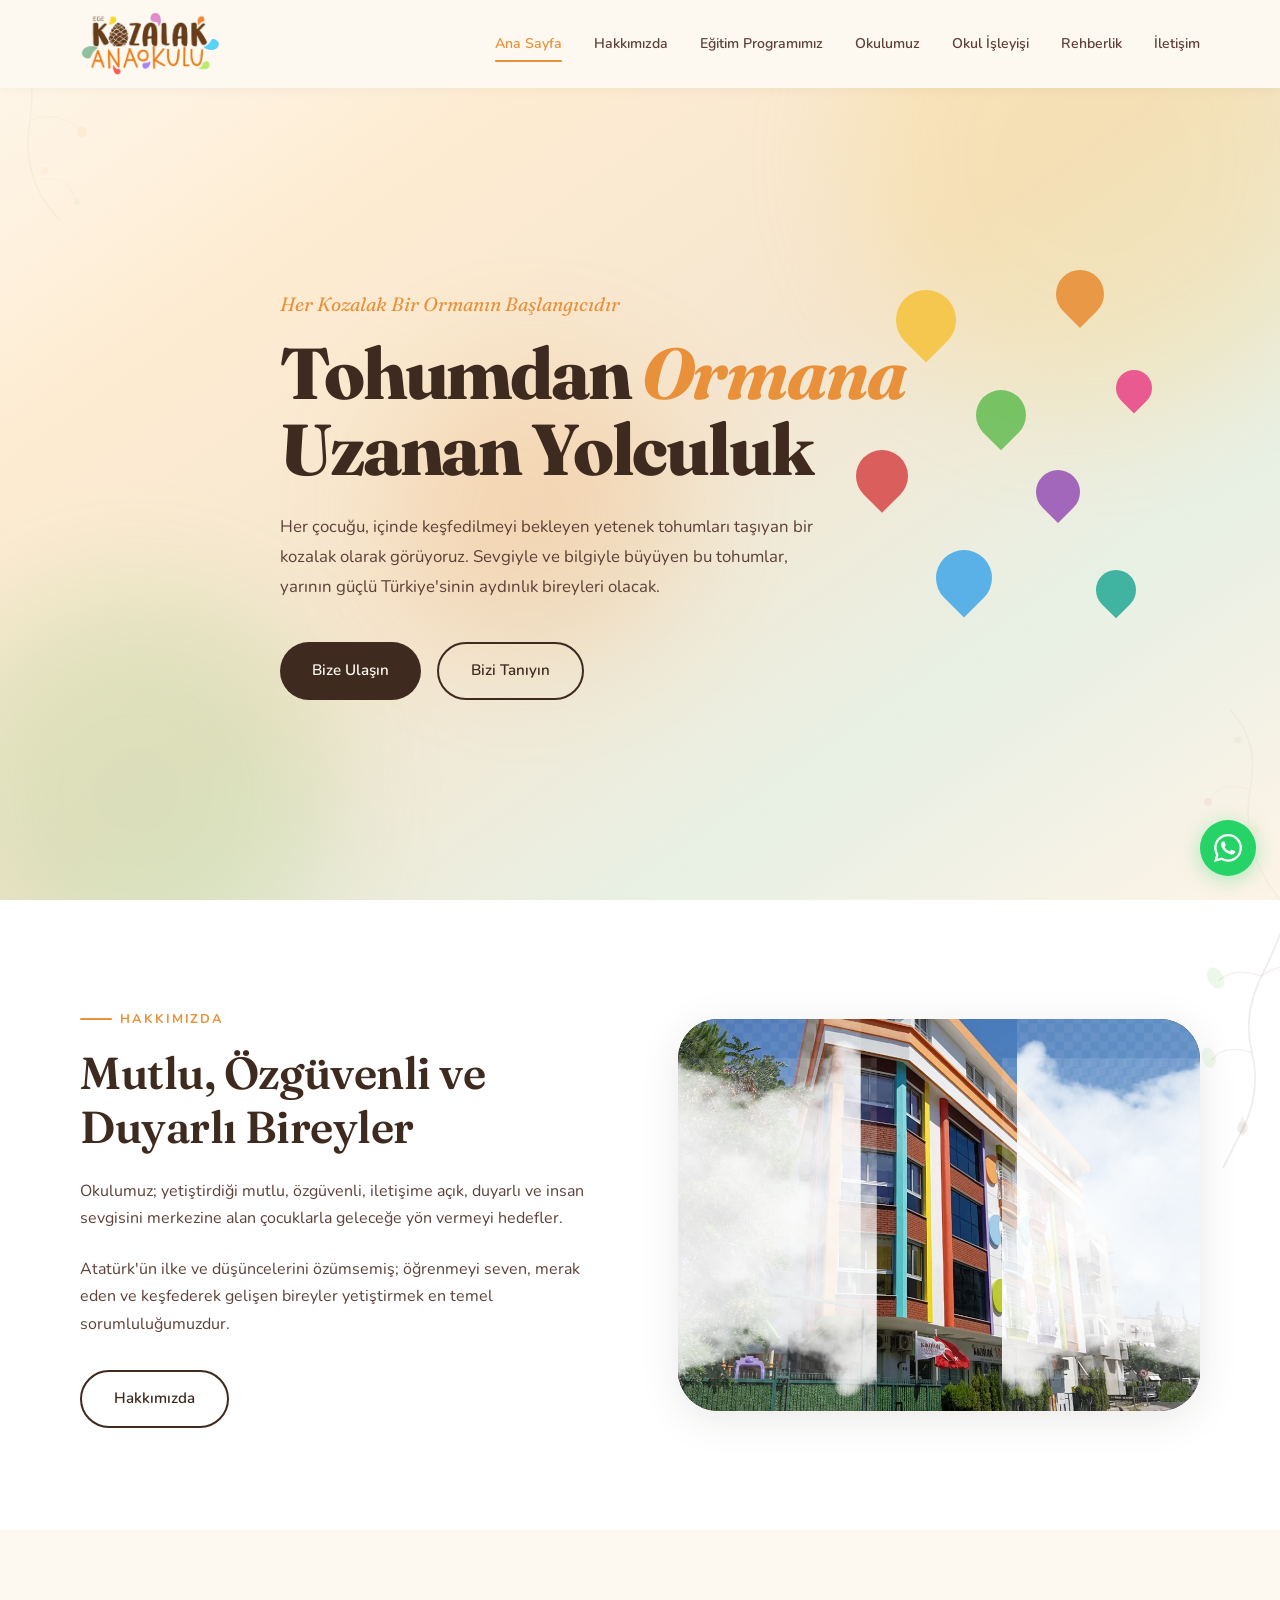
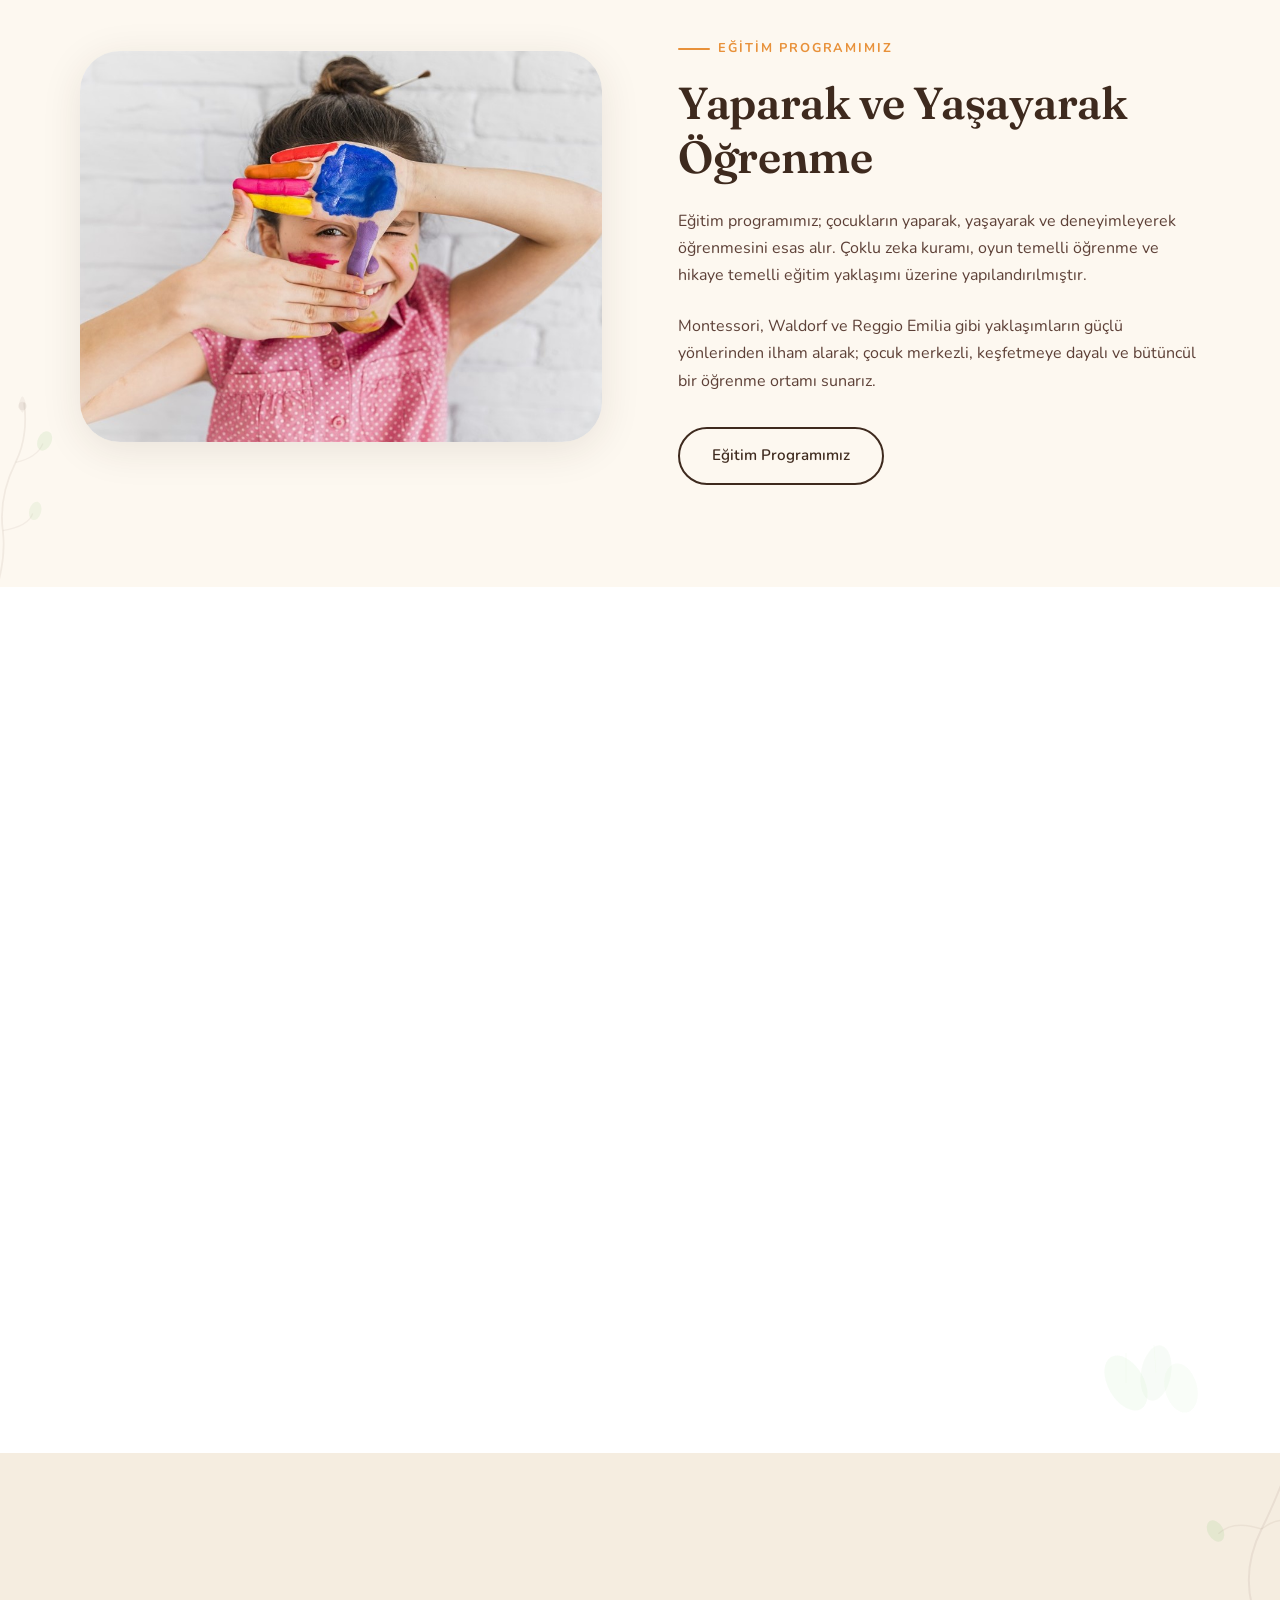
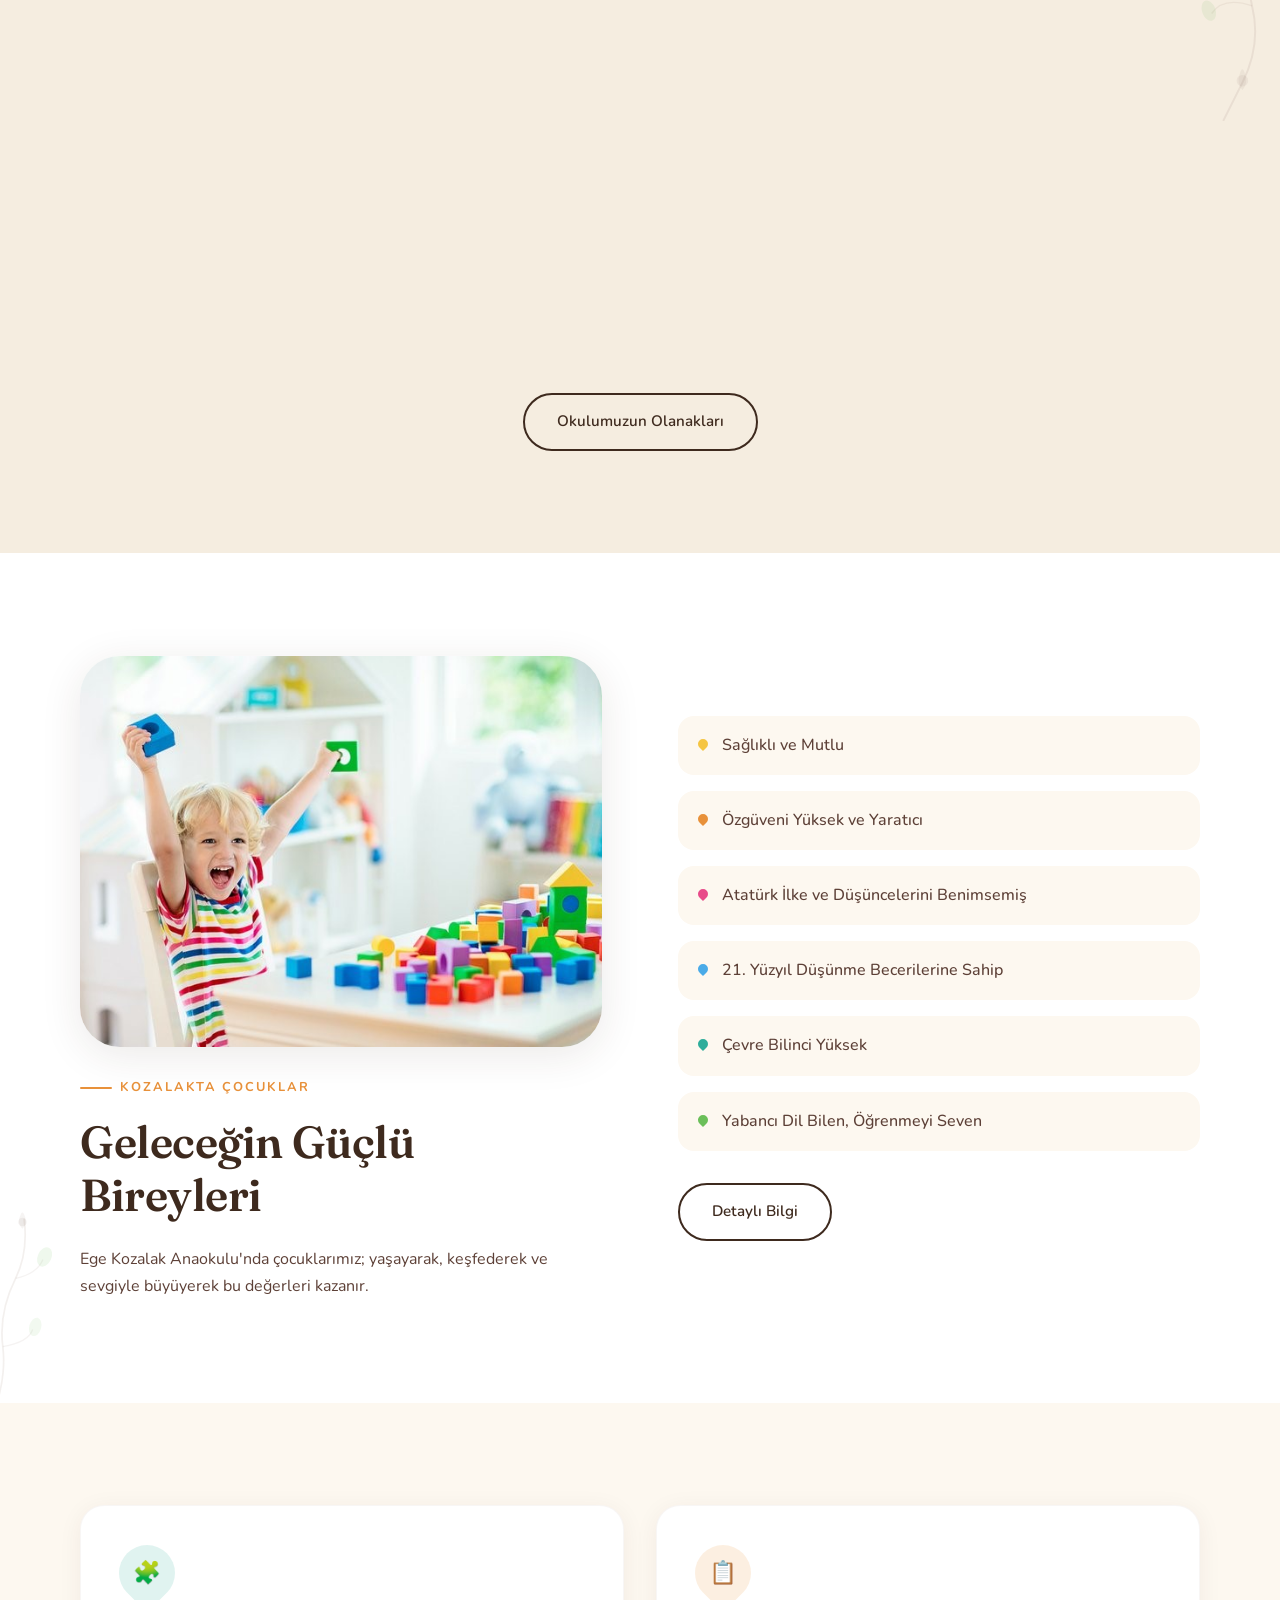
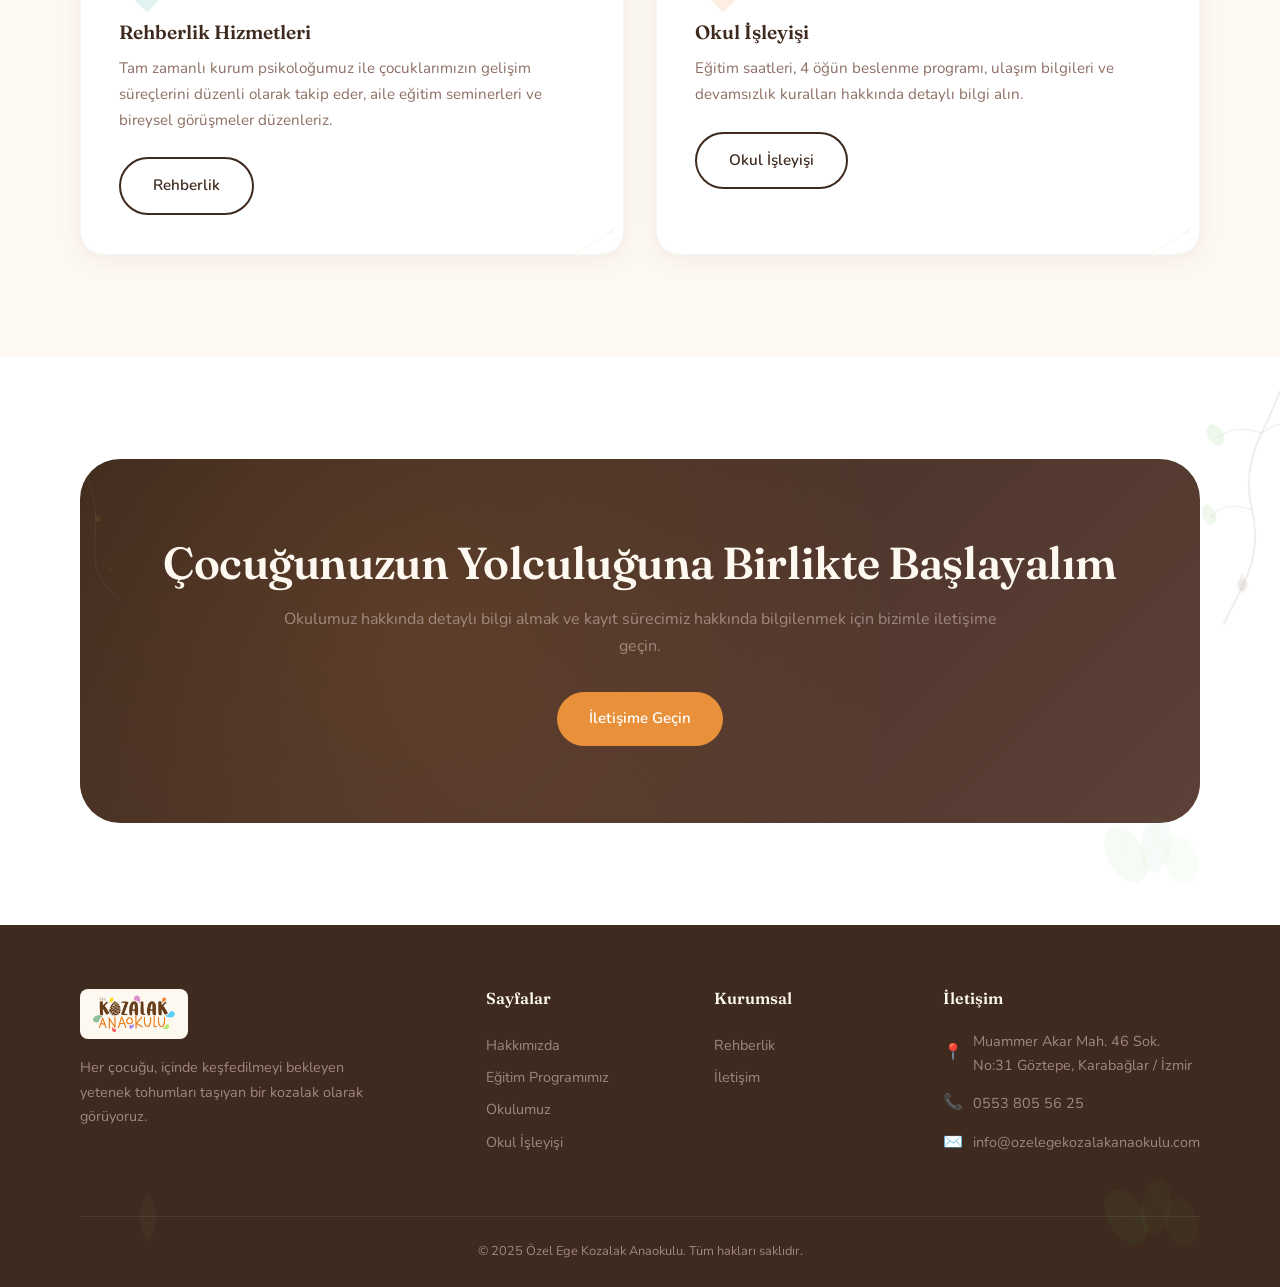
==== commit 907314e9: "Gerçek bulut görseli ile fotoğraf köşe kamuflajı - SVG bulutlar yerine gerçekçi bulut JPG görseli - " ====
--- a/index.html
+++ b/index.html
@@ -80,6 +80,10 @@
         <div class="reveal reveal-delay-2">
           <div class="img-block img-block--rounded img-block--aspect-4-3 img-block--clouds">
             <img src="assets/okul-dis.webp" alt="Ege Kozalak Anaokulu binası">
+            <img src="assets/cloud.jpg" class="cloud cloud--tl" alt="">
+            <img src="assets/cloud.jpg" class="cloud cloud--tr" alt="">
+            <img src="assets/cloud.jpg" class="cloud cloud--bl" alt="">
+            <img src="assets/cloud.jpg" class="cloud cloud--br" alt="">
           </div>
         </div>
       </div>
--- a/css/style.css
+++ b/css/style.css
@@ -1488,33 +1488,44 @@
   aspect-ratio: 1;
 }
 
-/* Cloud overlay to mask building sides */
-.img-block--clouds::before,
-.img-block--clouds::after {
-  content: '';
+/* Cloud overlay on school photo corners */
+.img-block--clouds {
+  position: relative;
+}
+
+.img-block--clouds .cloud {
   position: absolute;
   z-index: 2;
   pointer-events: none;
-  background-repeat: no-repeat;
-  background-size: contain;
-}
-
-.img-block--clouds::before {
-  left: -5%;
-  top: 5%;
-  width: 35%;
-  height: 90%;
-  background-image: url("data:image/svg+xml,%3Csvg xmlns='http://www.w3.org/2000/svg' viewBox='0 0 200 400' fill='white'%3E%3Cellipse cx='80' cy='80' rx='90' ry='60' opacity='.92'/%3E%3Cellipse cx='60' cy='150' rx='80' ry='55' opacity='.88'/%3E%3Cellipse cx='85' cy='220' rx='95' ry='65' opacity='.9'/%3E%3Cellipse cx='55' cy='300' rx='75' ry='50' opacity='.85'/%3E%3Cellipse cx='75' cy='360' rx='85' ry='55' opacity='.88'/%3E%3C/svg%3E");
-  background-position: left center;
-}
-
-.img-block--clouds::after {
-  right: -5%;
-  top: 0%;
-  width: 35%;
-  height: 95%;
-  background-image: url("data:image/svg+xml,%3Csvg xmlns='http://www.w3.org/2000/svg' viewBox='0 0 200 400' fill='white'%3E%3Cellipse cx='120' cy='60' rx='95' ry='55' opacity='.9'/%3E%3Cellipse cx='140' cy='140' rx='85' ry='60' opacity='.88'/%3E%3Cellipse cx='115' cy='230' rx='100' ry='70' opacity='.92'/%3E%3Cellipse cx='135' cy='320' rx='80' ry='55' opacity='.86'/%3E%3Cellipse cx='125' cy='380' rx='90' ry='50' opacity='.9'/%3E%3C/svg%3E");
-  background-position: right center;
+  mix-blend-mode: screen;
+  opacity: 0.95;
+}
+
+.img-block--clouds .cloud--tl {
+  top: -8%;
+  left: -10%;
+  width: 45%;
+  transform: scaleX(-1);
+}
+
+.img-block--clouds .cloud--tr {
+  top: -8%;
+  right: -10%;
+  width: 45%;
+}
+
+.img-block--clouds .cloud--bl {
+  bottom: -10%;
+  left: -12%;
+  width: 50%;
+  transform: scaleX(-1) scaleY(-1);
+}
+
+.img-block--clouds .cloud--br {
+  bottom: -10%;
+  right: -12%;
+  width: 50%;
+  transform: scaleY(-1);
 }
 
 /* --- Decorative SVG Elements --- */
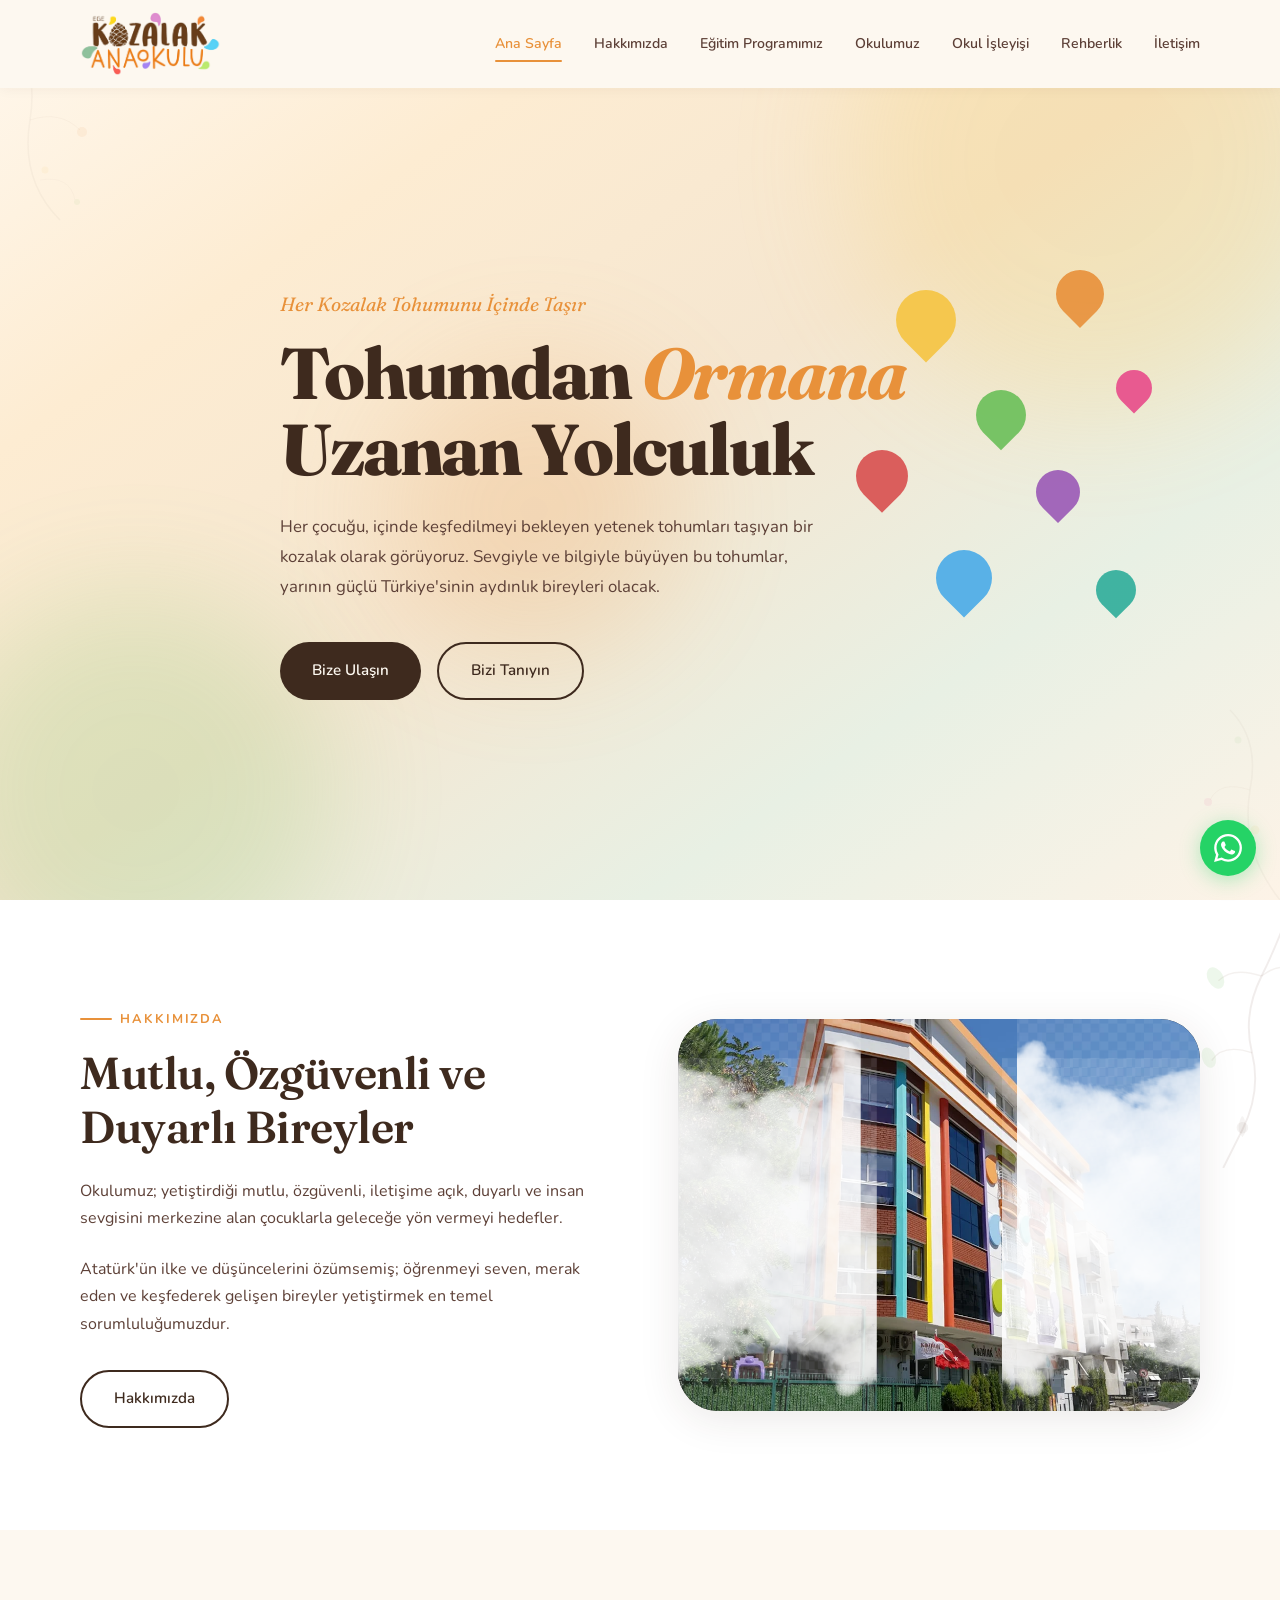
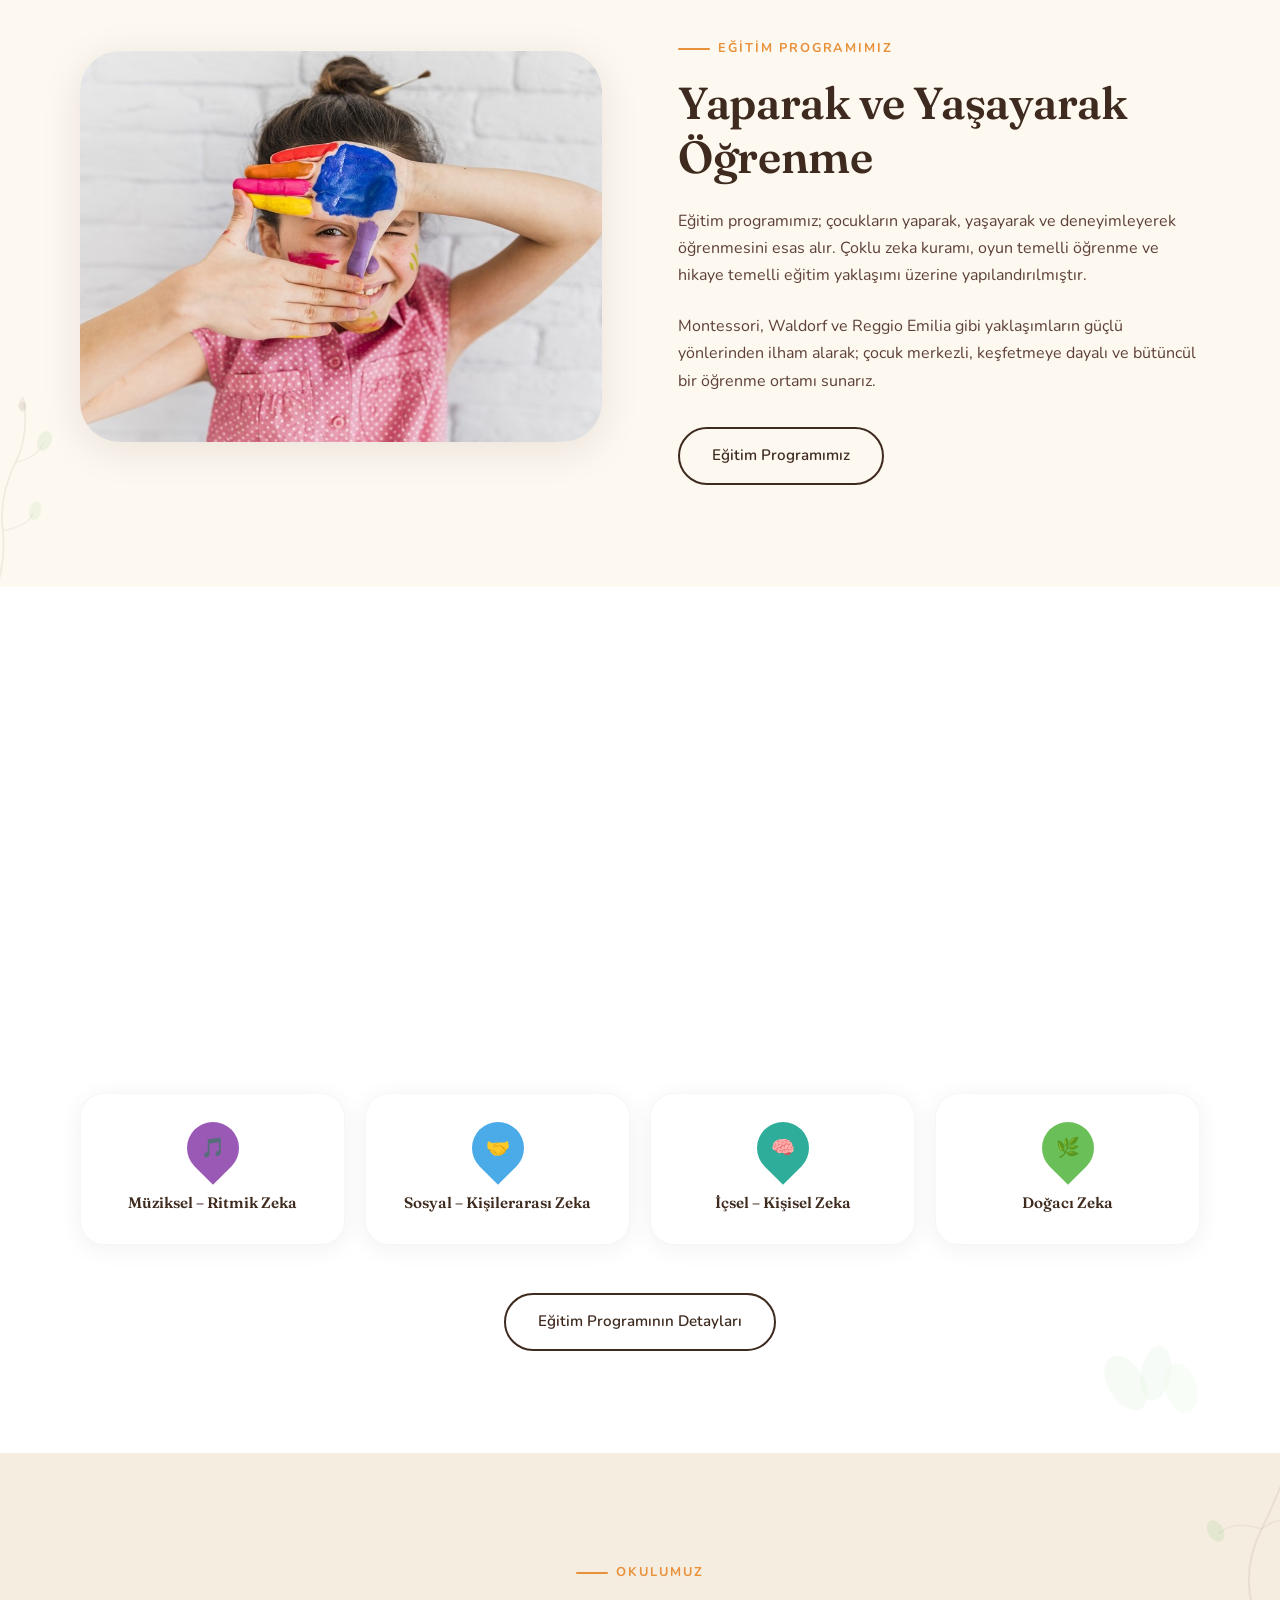
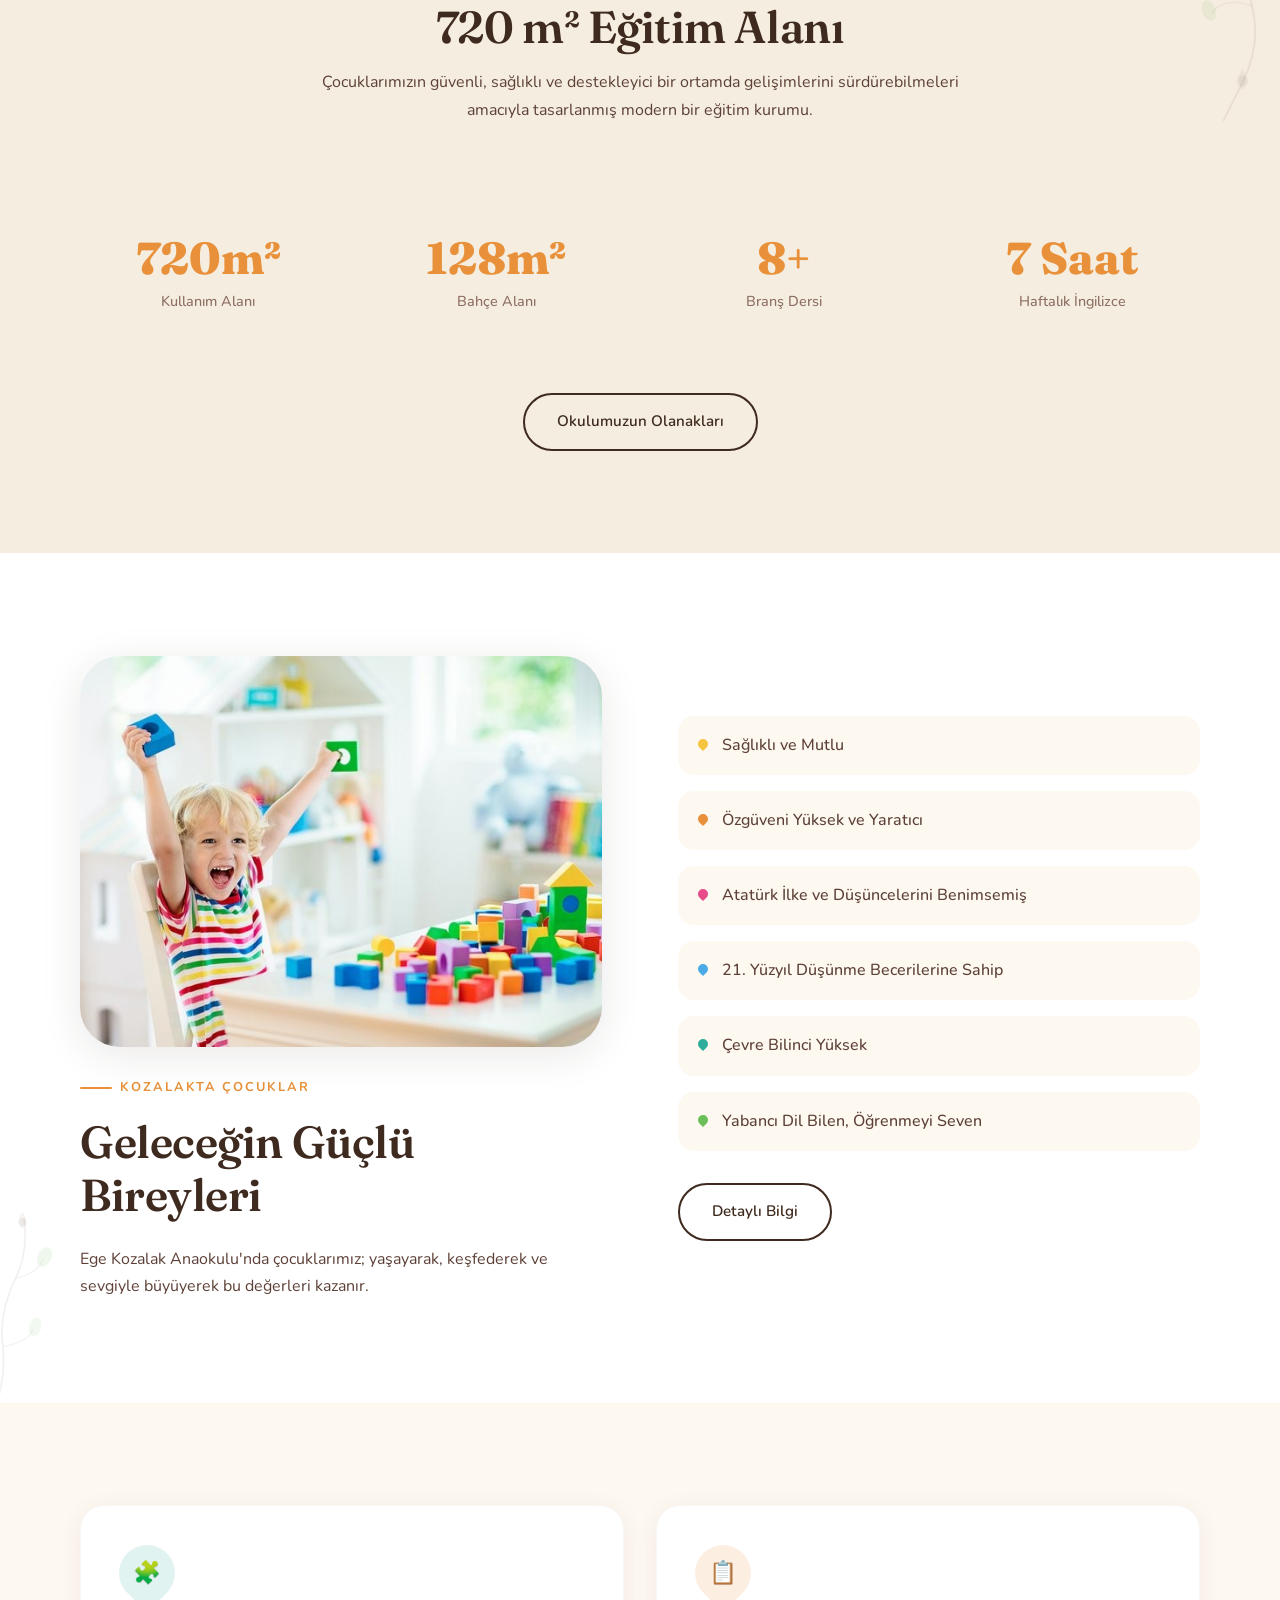
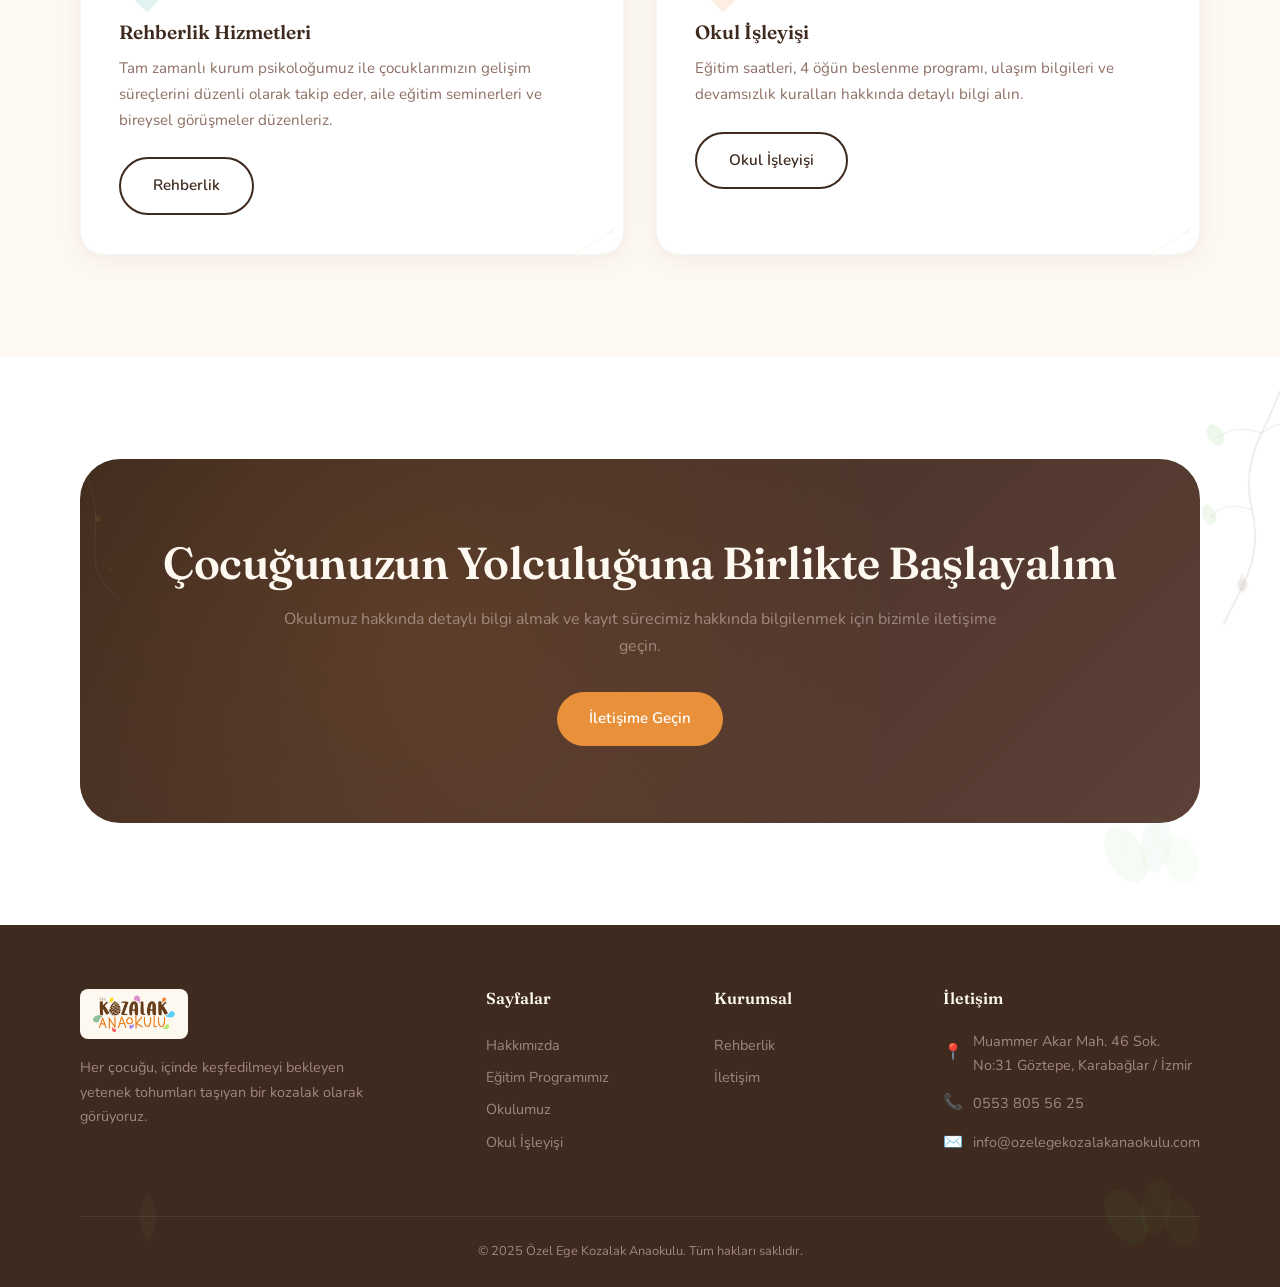
==== commit 9227f6f0: "Hero slogan güncellendi: Her Kozalak Tohumunu İçinde Taşır Co-Authored-By: Claude Opus 4.6 (1M conte" ====
--- a/index.html
+++ b/index.html
@@ -43,7 +43,7 @@
 
     <div class="container">
       <div class="hero__content reveal">
-        <p class="hero__tagline">Her Kozalak Bir Ormanın Başlangıcıdır</p>
+        <p class="hero__tagline">Her Kozalak Tohumunu İçinde Taşır</p>
         <h1 class="hero__title">Tohumdan <em>Ormana</em> Uzanan Yolculuk</h1>
         <p class="hero__desc">Her çocuğu, içinde keşfedilmeyi bekleyen yetenek tohumları taşıyan bir kozalak olarak görüyoruz. Sevgiyle ve bilgiyle büyüyen bu tohumlar, yarının güçlü Türkiye'sinin aydınlık bireyleri olacak.</p>
         <div class="hero__actions">
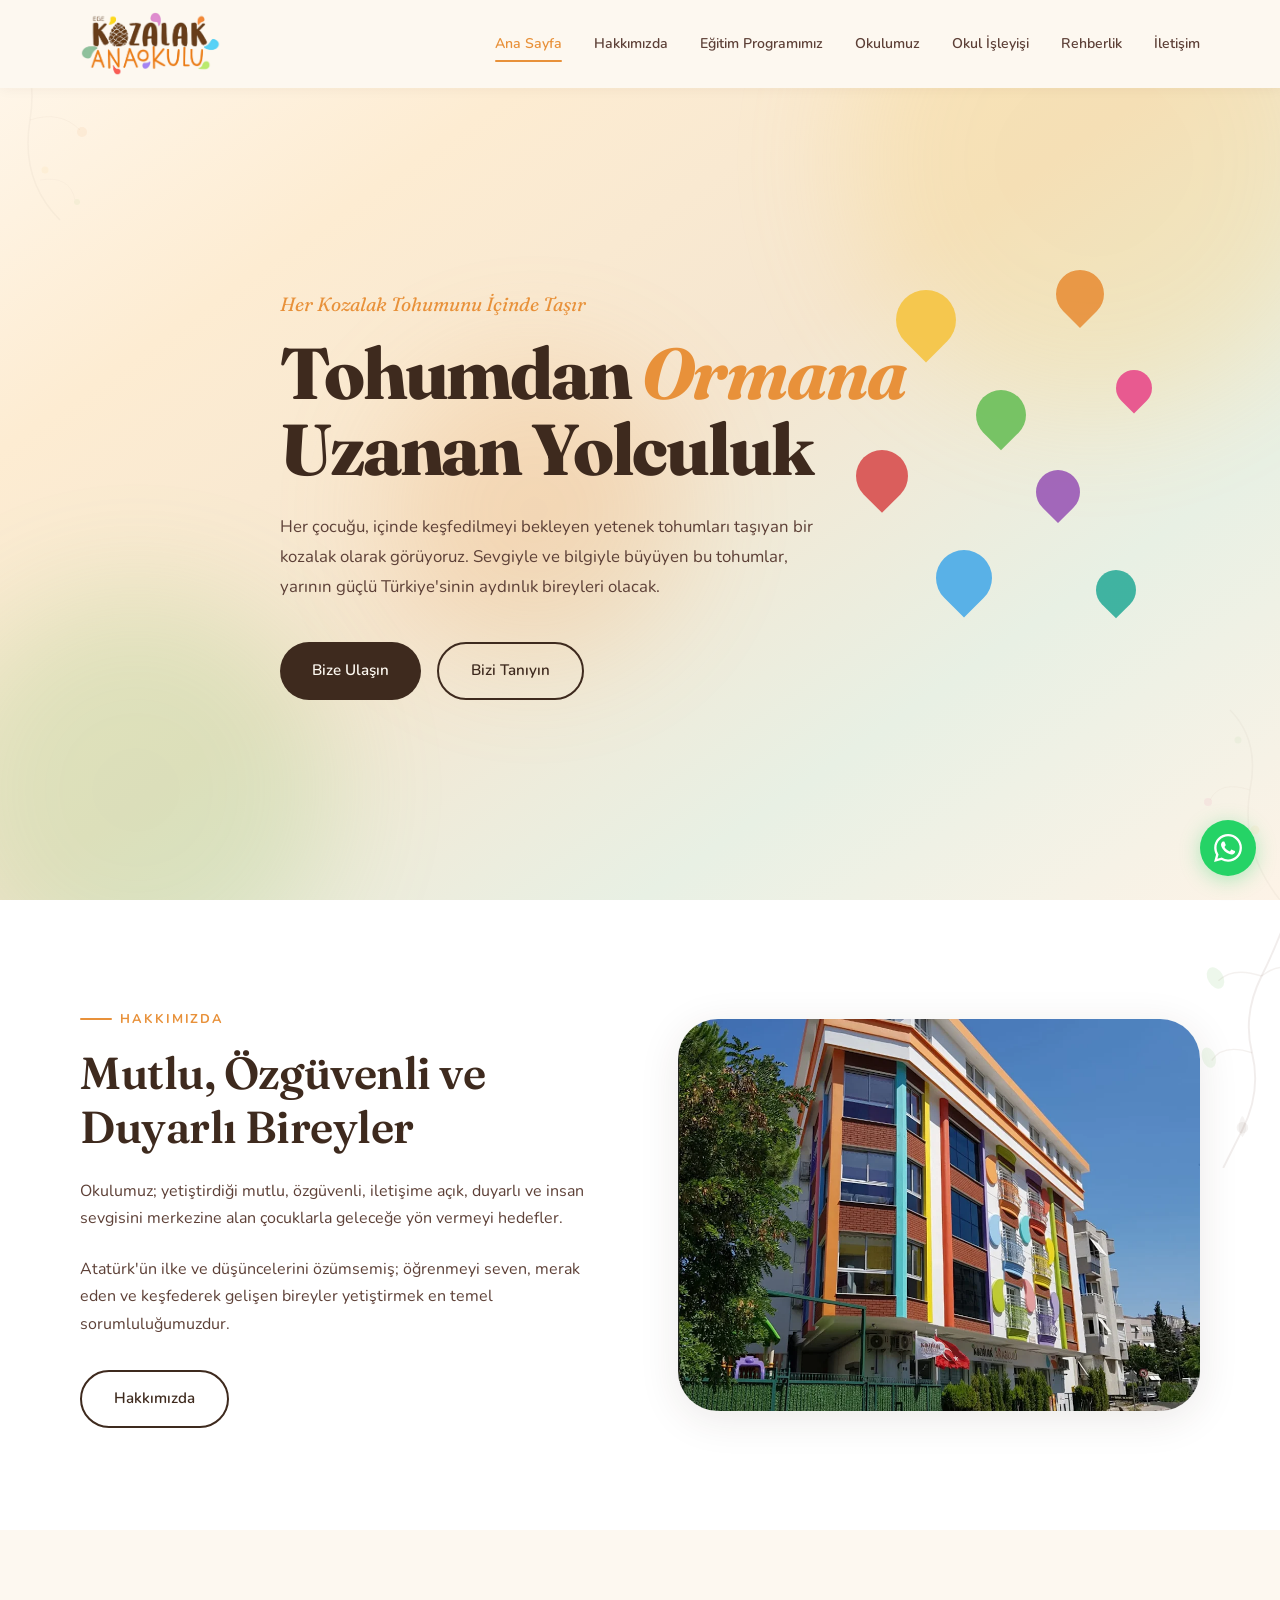
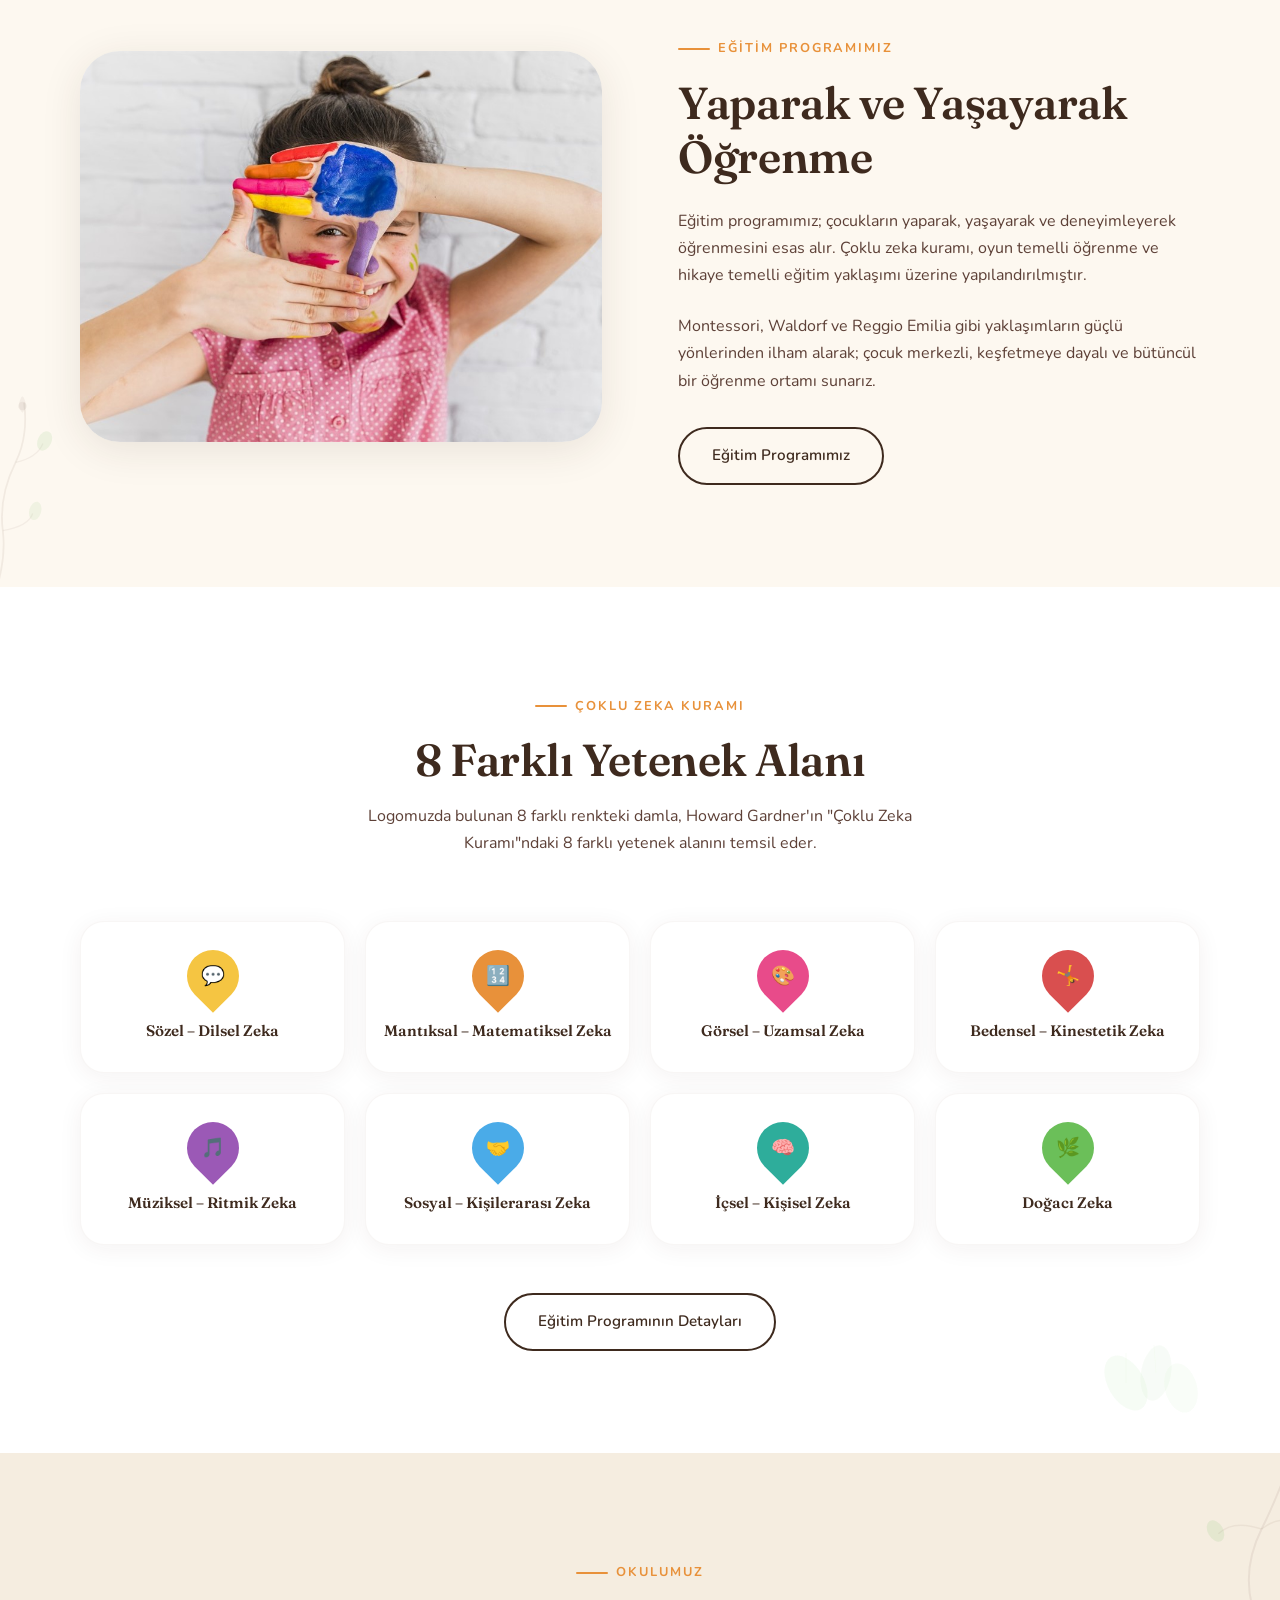
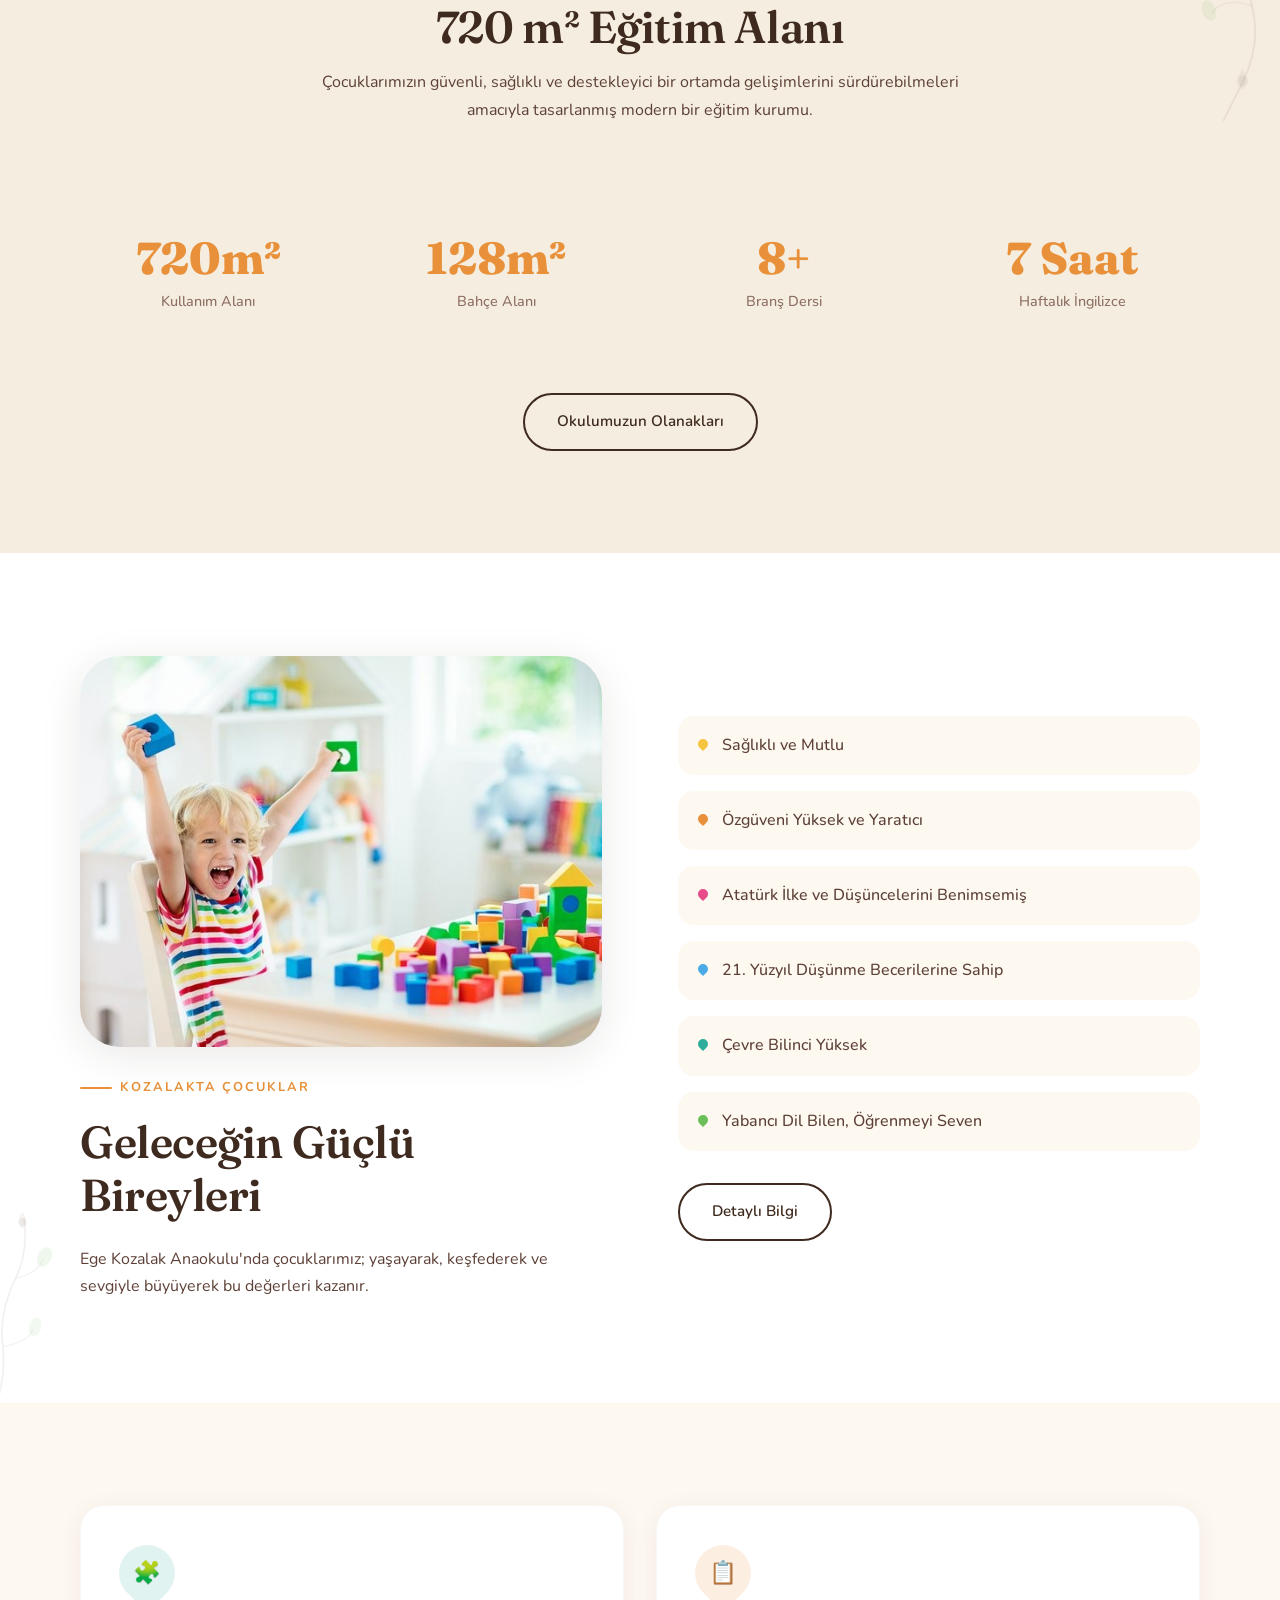
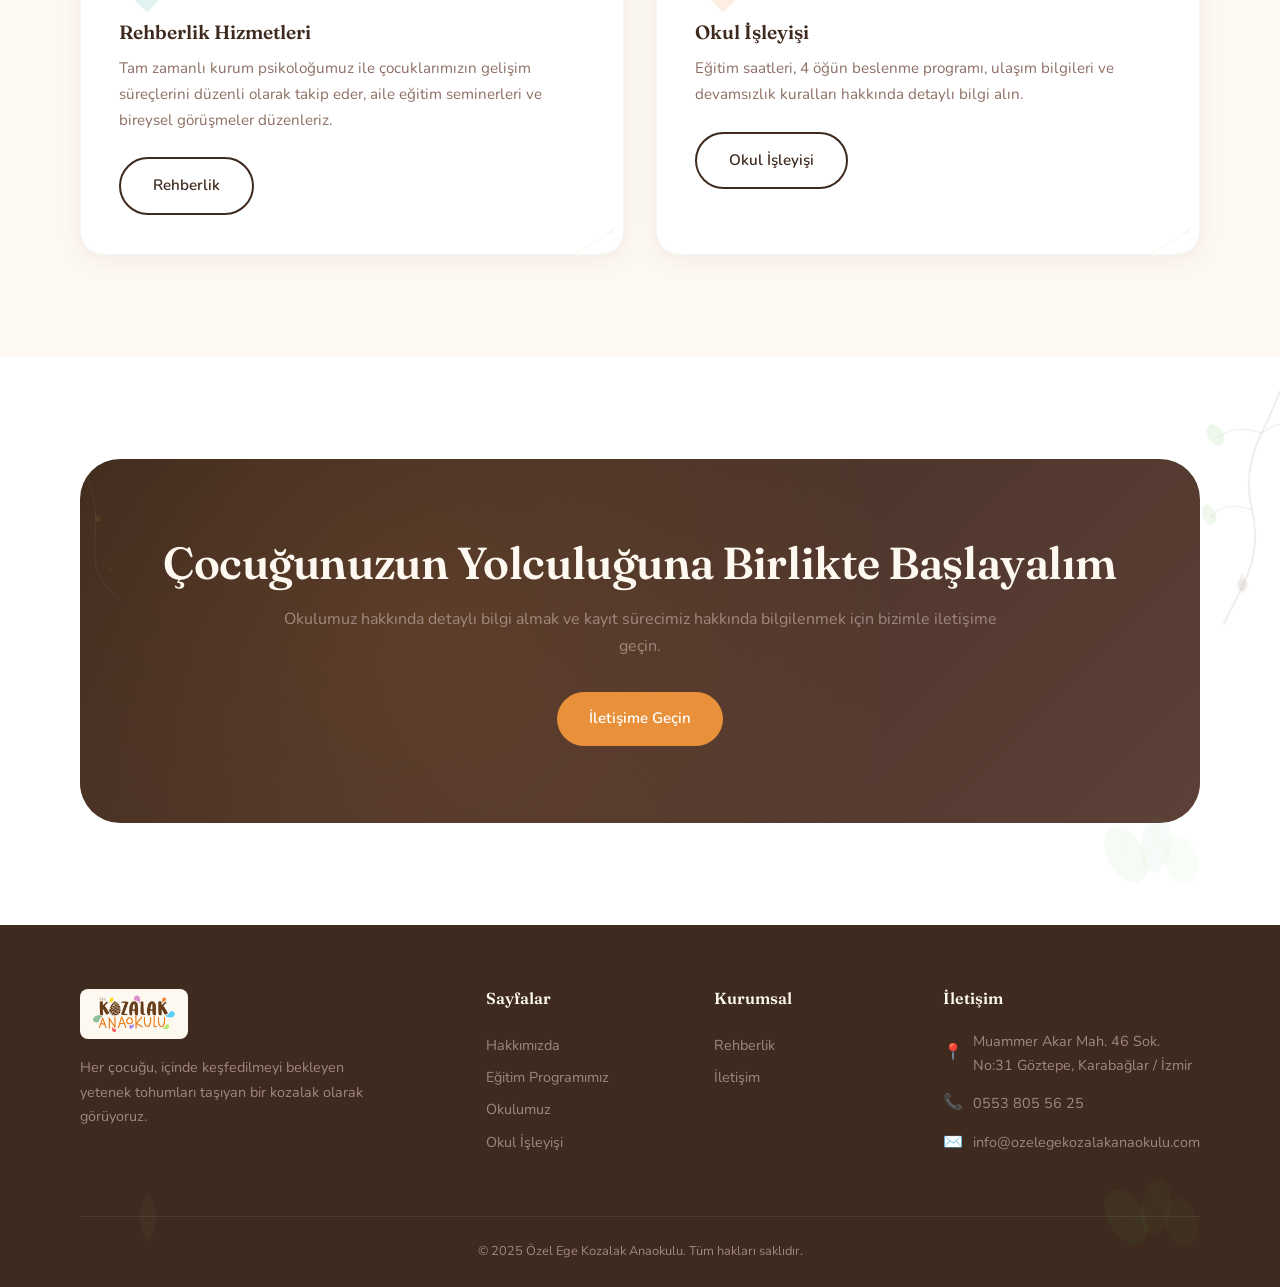
==== commit 50f47692: "Okul fotoğraflarından bulut overlay kaldırıldı Co-Authored-By: Claude Opus 4.6 (1M context) <noreply" ====
--- a/index.html
+++ b/index.html
@@ -78,12 +78,8 @@
           <a href="hakkimizda.html" class="btn btn--outline">Hakkımızda</a>
         </div>
         <div class="reveal reveal-delay-2">
-          <div class="img-block img-block--rounded img-block--aspect-4-3 img-block--clouds">
+          <div class="img-block img-block--rounded img-block--aspect-4-3">
             <img src="assets/okul-dis.webp" alt="Ege Kozalak Anaokulu binası">
-            <img src="assets/cloud.jpg" class="cloud cloud--tl" alt="">
-            <img src="assets/cloud.jpg" class="cloud cloud--tr" alt="">
-            <img src="assets/cloud.jpg" class="cloud cloud--bl" alt="">
-            <img src="assets/cloud.jpg" class="cloud cloud--br" alt="">
           </div>
         </div>
       </div>
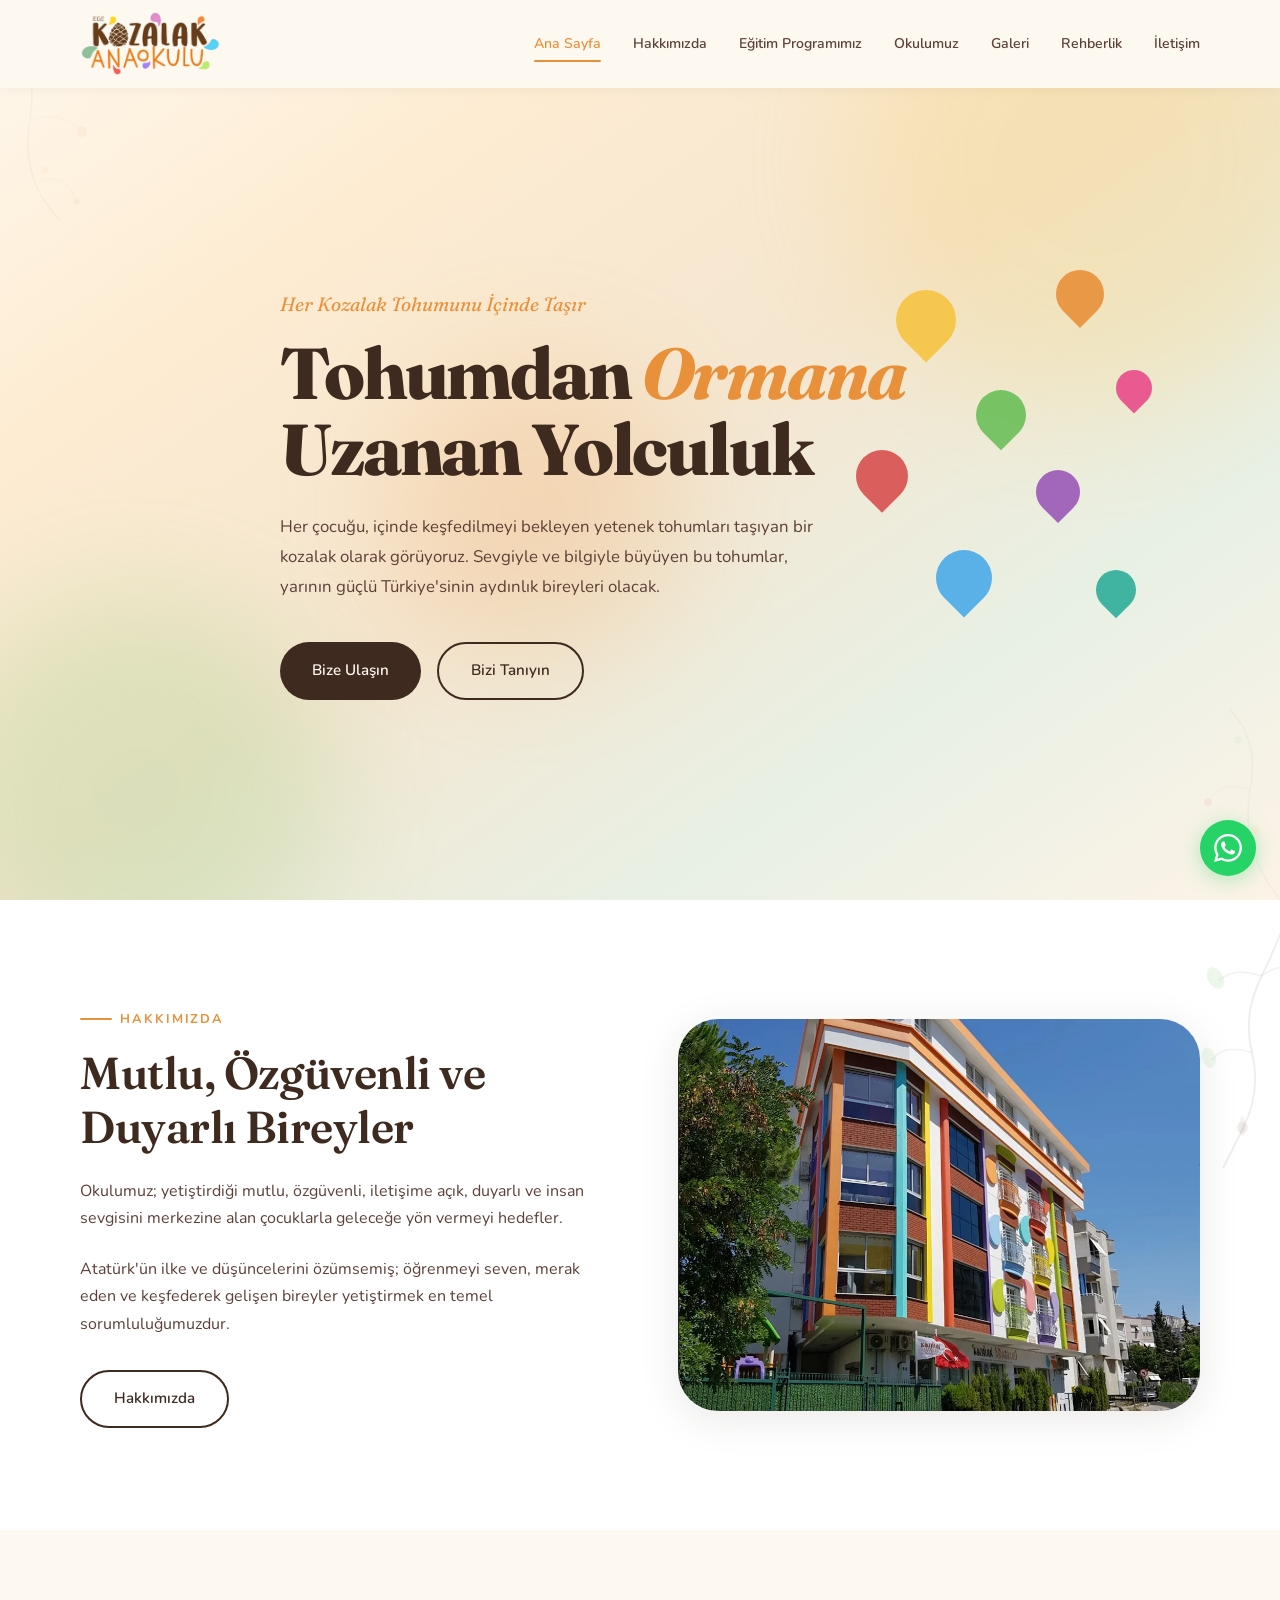
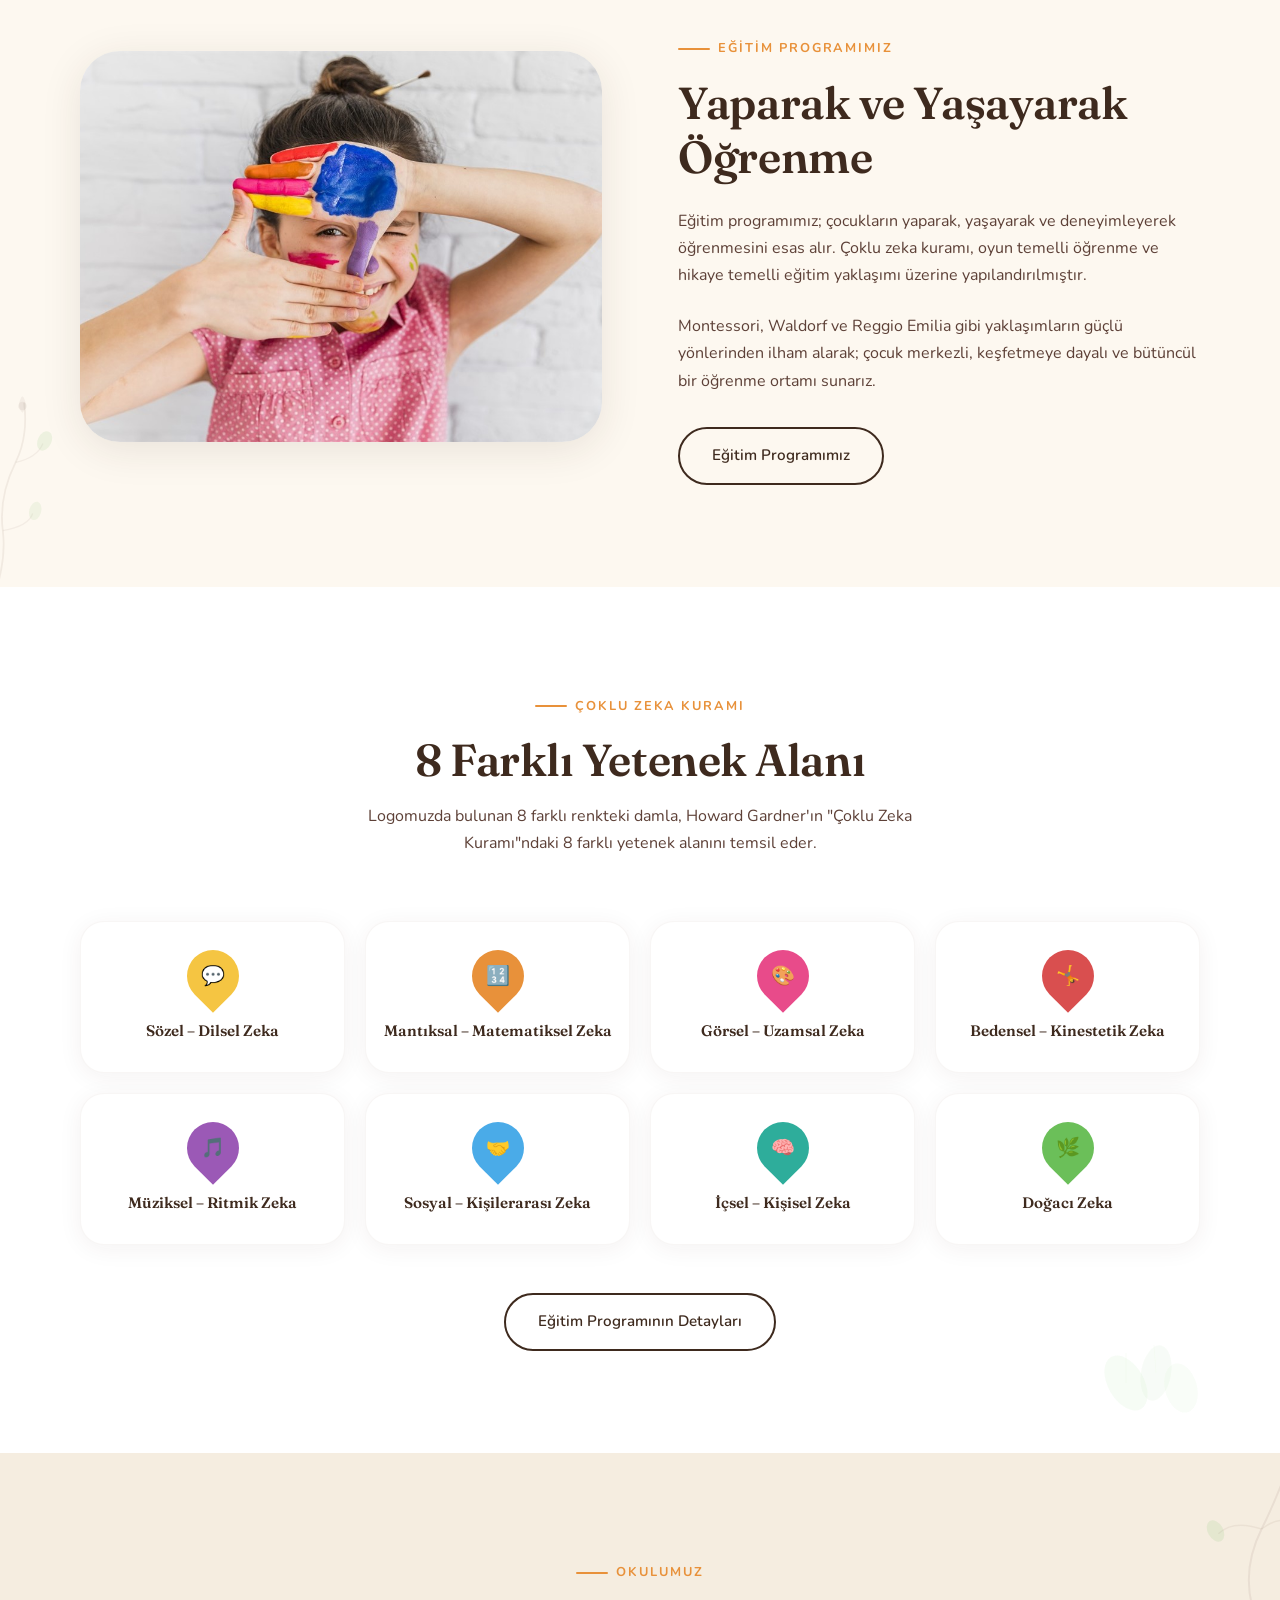
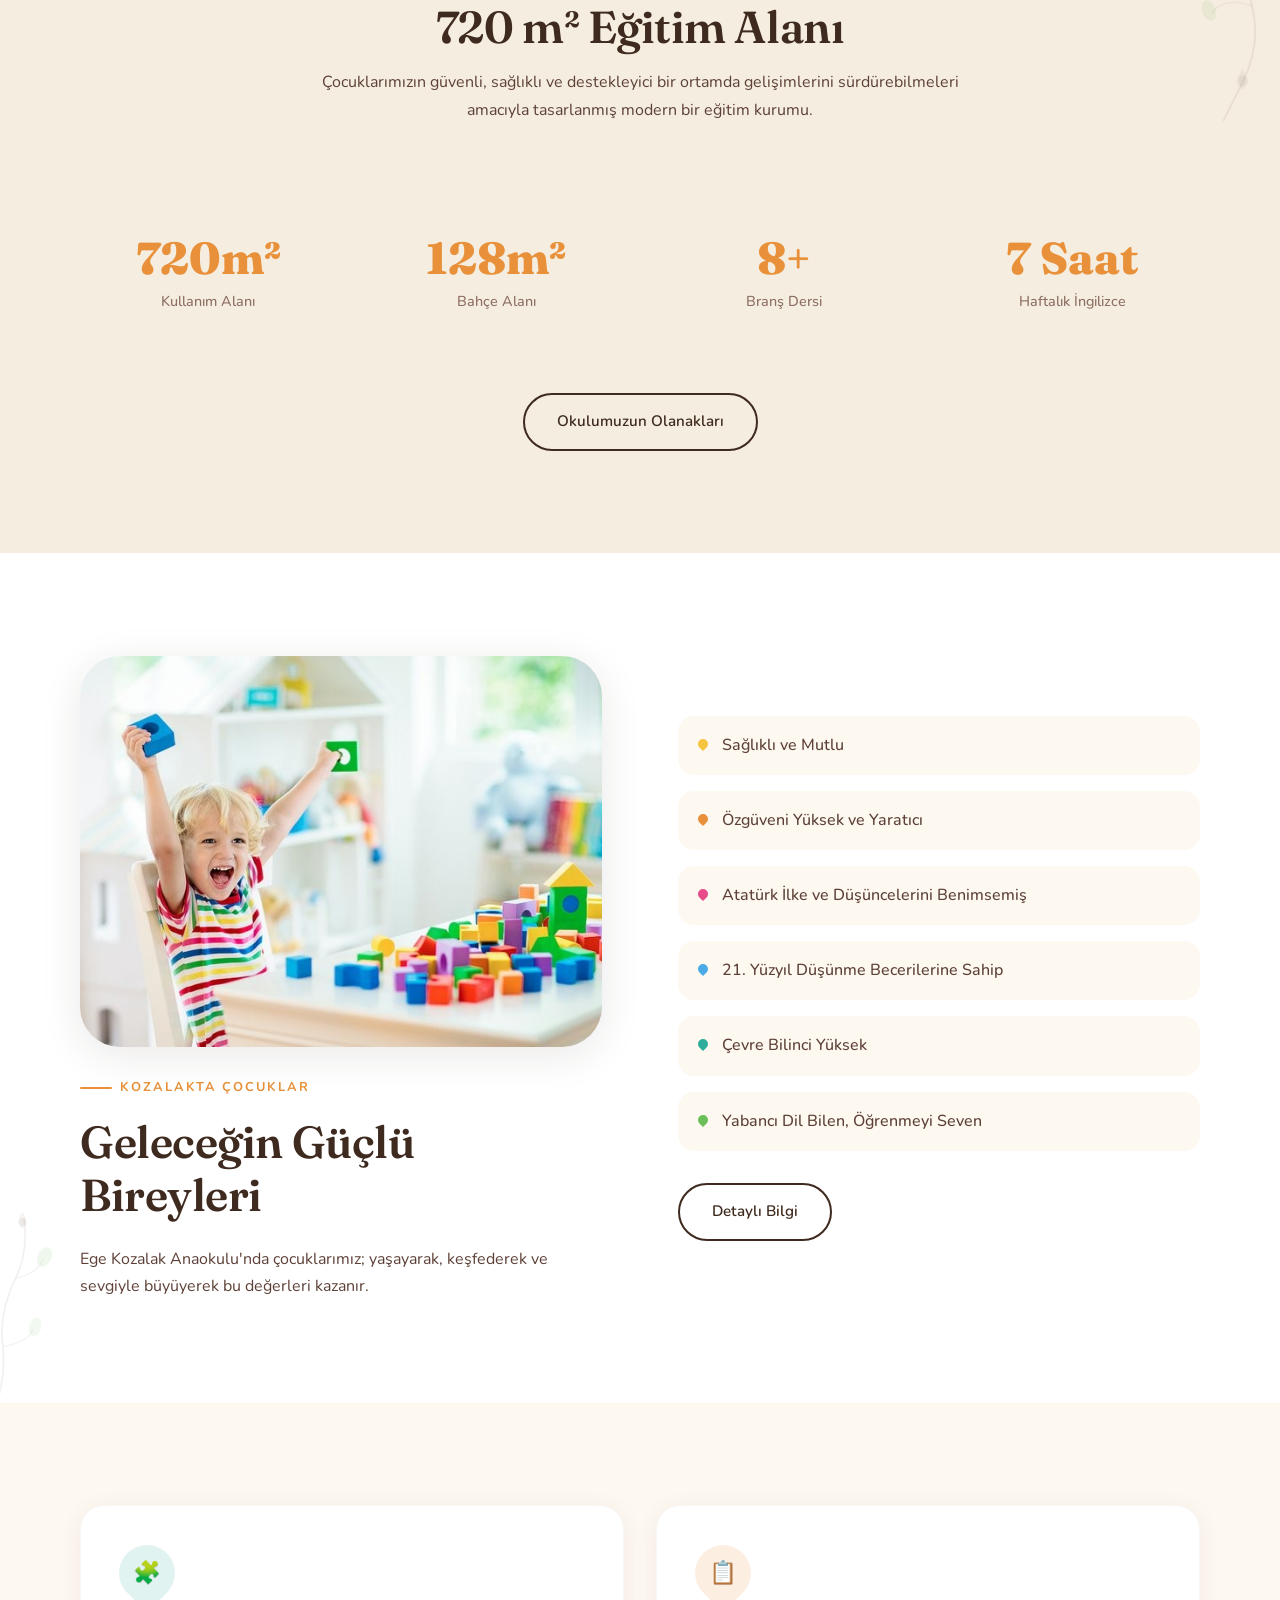
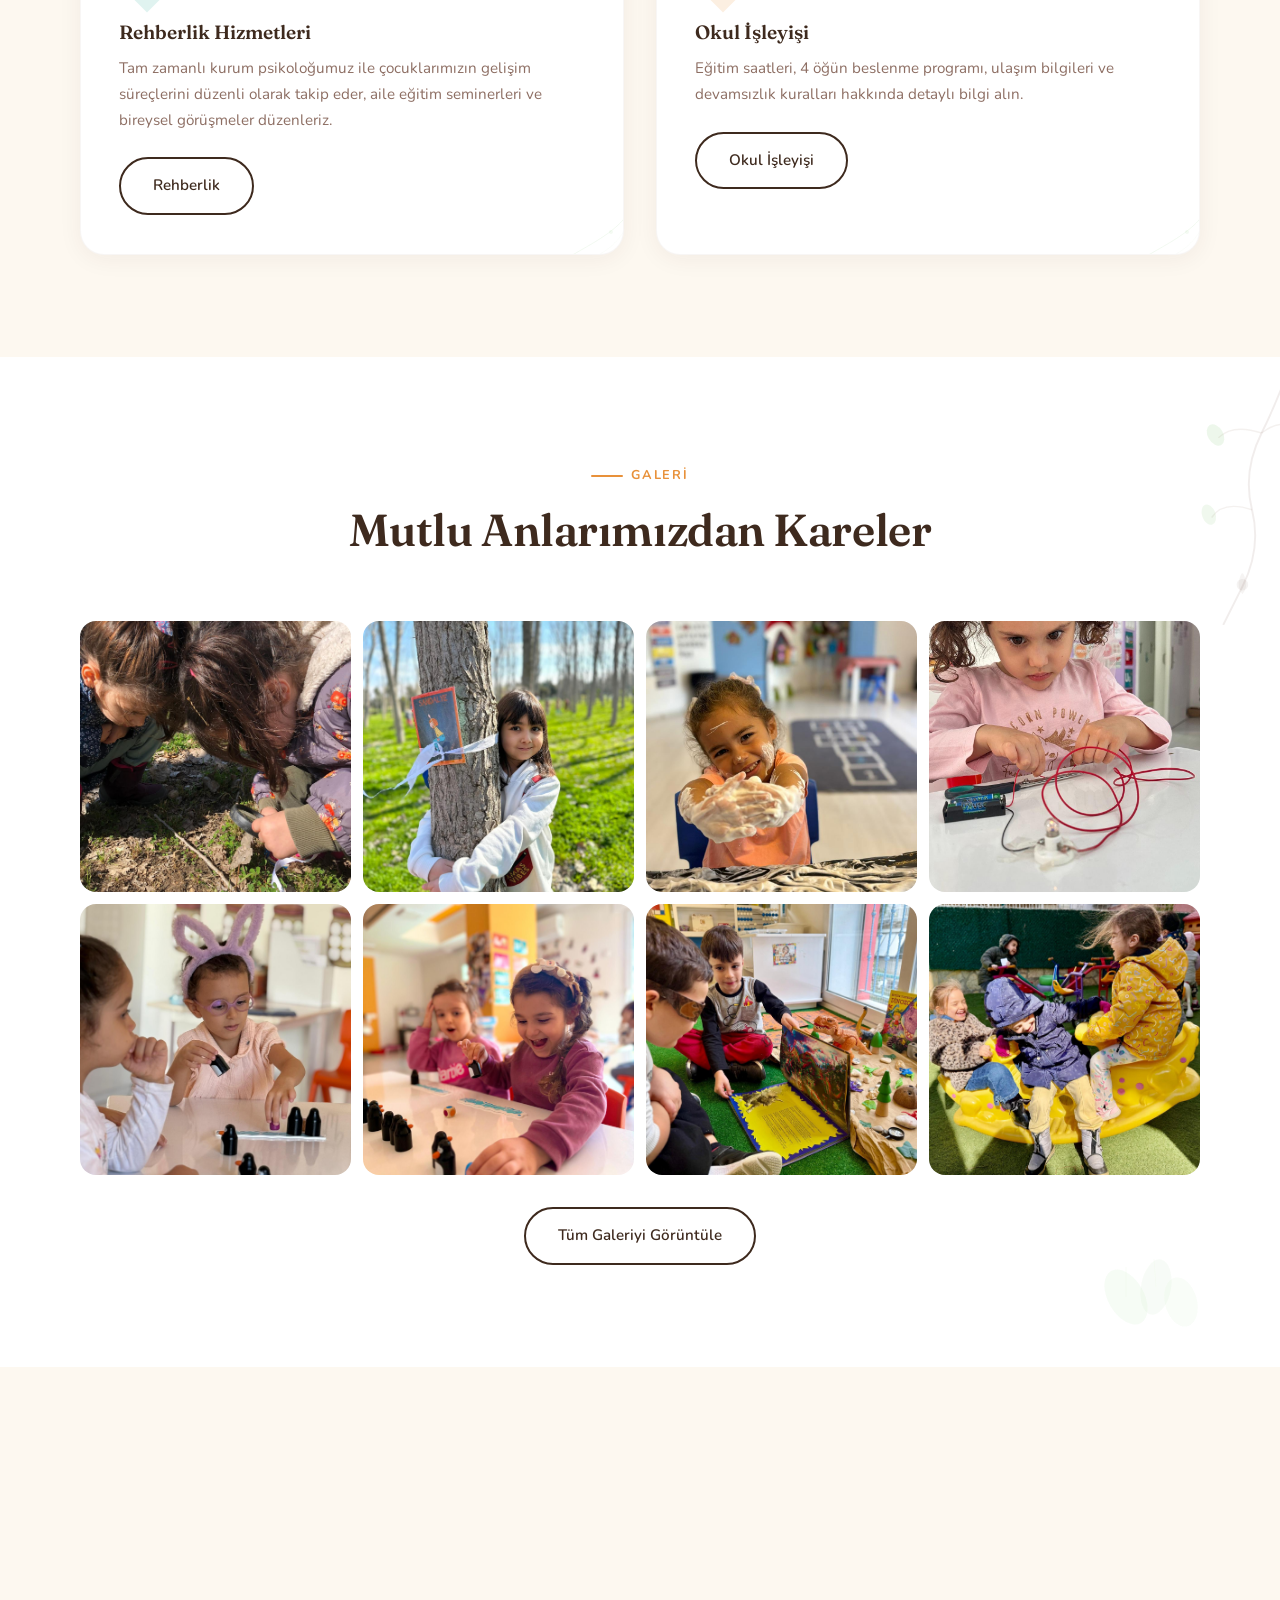
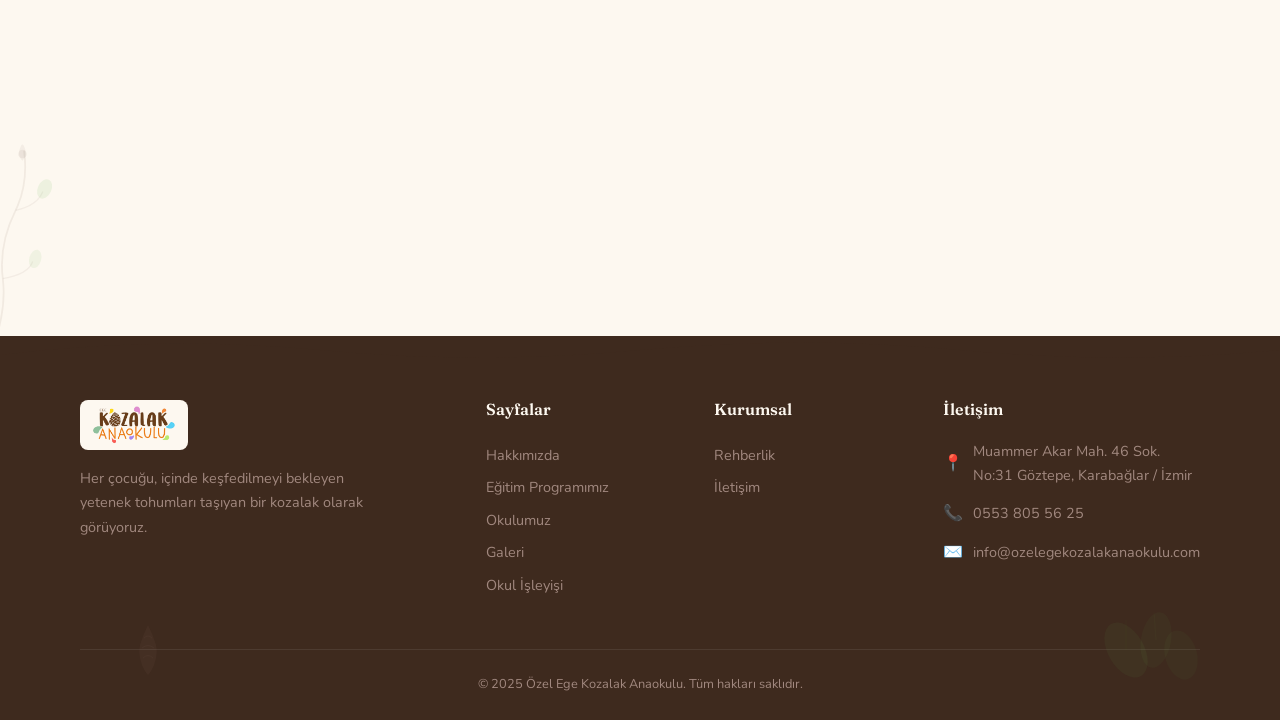
==== commit 0777e9c5: "Galeri sayfası eklendi (47 fotoğraf, masonry layout, lightbox) - Yeni galeri.html: masonry grid, tık" ====
--- a/index.html
+++ b/index.html
@@ -23,7 +23,7 @@
         <a href="hakkimizda.html" class="nav__link">Hakkımızda</a>
         <a href="egitim-programimiz.html" class="nav__link">Eğitim Programımız</a>
         <a href="okulumuz.html" class="nav__link">Okulumuz</a>
-        <a href="okul-isleyisi.html" class="nav__link">Okul İşleyişi</a>
+        <a href="galeri.html" class="nav__link">Galeri</a>
         <a href="rehberlik.html" class="nav__link">Rehberlik</a>
         <a href="iletisim.html" class="nav__link">İletişim</a>
       </div>
@@ -257,8 +257,31 @@
     </div>
   </section>
 
+  <!-- Galeri Önizleme -->
+  <section class="section section--white">
+    <div class="container">
+      <div class="section__header section__header--center reveal">
+        <span class="section-label">Galeri</span>
+        <h2>Mutlu Anlarımızdan Kareler</h2>
+      </div>
+      <div class="gallery-preview reveal">
+        <div class="gallery-preview__item"><img src="assets/galeri/foto-1.jpeg" alt="" loading="lazy"></div>
+        <div class="gallery-preview__item"><img src="assets/galeri/foto-5.jpeg" alt="" loading="lazy"></div>
+        <div class="gallery-preview__item"><img src="assets/galeri/foto-12.jpeg" alt="" loading="lazy"></div>
+        <div class="gallery-preview__item"><img src="assets/galeri/foto-20.jpeg" alt="" loading="lazy"></div>
+        <div class="gallery-preview__item"><img src="assets/galeri/foto-25.jpeg" alt="" loading="lazy"></div>
+        <div class="gallery-preview__item"><img src="assets/galeri/foto-30.jpeg" alt="" loading="lazy"></div>
+        <div class="gallery-preview__item"><img src="assets/galeri/foto-38.jpeg" alt="" loading="lazy"></div>
+        <div class="gallery-preview__item"><img src="assets/galeri/foto-42.jpeg" alt="" loading="lazy"></div>
+      </div>
+      <div class="text-center mt-32 reveal">
+        <a href="galeri.html" class="btn btn--outline">Tüm Galeriyi Görüntüle</a>
+      </div>
+    </div>
+  </section>
+
   <!-- CTA -->
-  <section class="section section--white">
+  <section class="section section--cream">
     <div class="container">
       <div class="cta-banner reveal">
         <h2>Çocuğunuzun Yolculuğuna Birlikte Başlayalım</h2>
@@ -281,6 +304,7 @@
           <a href="hakkimizda.html" class="footer__link">Hakkımızda</a>
           <a href="egitim-programimiz.html" class="footer__link">Eğitim Programımız</a>
           <a href="okulumuz.html" class="footer__link">Okulumuz</a>
+          <a href="galeri.html" class="footer__link">Galeri</a>
           <a href="okul-isleyisi.html" class="footer__link">Okul İşleyişi</a>
         </div>
         <div>
--- a/css/style.css
+++ b/css/style.css
@@ -1612,3 +1612,147 @@
   .whatsapp-btn svg { width: 24px; height: 24px; }
 }
 
+/* --- Gallery Masonry --- */
+.gallery {
+  columns: 3;
+  column-gap: 16px;
+}
+
+.gallery__item {
+  break-inside: avoid;
+  margin-bottom: 16px;
+  border-radius: var(--radius-md);
+  overflow: hidden;
+  cursor: pointer;
+  position: relative;
+  transition: transform 0.3s, box-shadow 0.3s;
+}
+
+.gallery__item:hover {
+  transform: translateY(-3px);
+  box-shadow: var(--shadow-medium);
+}
+
+.gallery__item img {
+  width: 100%;
+  display: block;
+  transition: transform 0.5s cubic-bezier(0.22, 1, 0.36, 1);
+}
+
+.gallery__item:hover img {
+  transform: scale(1.04);
+}
+
+@media (max-width: 900px) {
+  .gallery { columns: 2; column-gap: 12px; }
+  .gallery__item { margin-bottom: 12px; }
+}
+
+@media (max-width: 500px) {
+  .gallery { columns: 2; column-gap: 8px; }
+  .gallery__item { margin-bottom: 8px; border-radius: var(--radius-sm); }
+}
+
+/* --- Gallery Preview (Home) --- */
+.gallery-preview {
+  display: grid;
+  grid-template-columns: repeat(4, 1fr);
+  gap: 12px;
+}
+
+.gallery-preview__item {
+  border-radius: var(--radius-md);
+  overflow: hidden;
+  aspect-ratio: 1;
+  cursor: pointer;
+  transition: transform 0.3s;
+}
+
+.gallery-preview__item:hover {
+  transform: scale(1.04);
+}
+
+.gallery-preview__item img {
+  width: 100%;
+  height: 100%;
+  object-fit: cover;
+}
+
+@media (max-width: 600px) {
+  .gallery-preview { grid-template-columns: repeat(2, 1fr); }
+}
+
+/* --- Lightbox --- */
+.lightbox {
+  position: fixed;
+  inset: 0;
+  background: rgba(0, 0, 0, 0.92);
+  z-index: 10001;
+  display: flex;
+  align-items: center;
+  justify-content: center;
+  opacity: 0;
+  visibility: hidden;
+  transition: opacity 0.3s, visibility 0.3s;
+}
+
+.lightbox.active {
+  opacity: 1;
+  visibility: visible;
+}
+
+.lightbox__img {
+  max-width: 90vw;
+  max-height: 85vh;
+  border-radius: var(--radius-md);
+  object-fit: contain;
+  box-shadow: 0 8px 40px rgba(0,0,0,0.4);
+}
+
+.lightbox__close {
+  position: absolute;
+  top: 20px;
+  right: 24px;
+  background: none;
+  border: none;
+  color: white;
+  font-size: 2.5rem;
+  cursor: pointer;
+  z-index: 2;
+  line-height: 1;
+  padding: 8px;
+  opacity: 0.8;
+  transition: opacity 0.2s;
+}
+
+.lightbox__close:hover { opacity: 1; }
+
+.lightbox__prev,
+.lightbox__next {
+  position: absolute;
+  top: 50%;
+  transform: translateY(-50%);
+  background: rgba(255,255,255,0.15);
+  border: none;
+  color: white;
+  font-size: 2.5rem;
+  width: 48px;
+  height: 48px;
+  border-radius: 50%;
+  cursor: pointer;
+  display: flex;
+  align-items: center;
+  justify-content: center;
+  opacity: 0.7;
+  transition: opacity 0.2s, background 0.2s;
+}
+
+.lightbox__prev { left: 16px; }
+.lightbox__next { right: 16px; }
+
+.lightbox__prev:hover,
+.lightbox__next:hover {
+  opacity: 1;
+  background: rgba(255,255,255,0.25);
+}
+
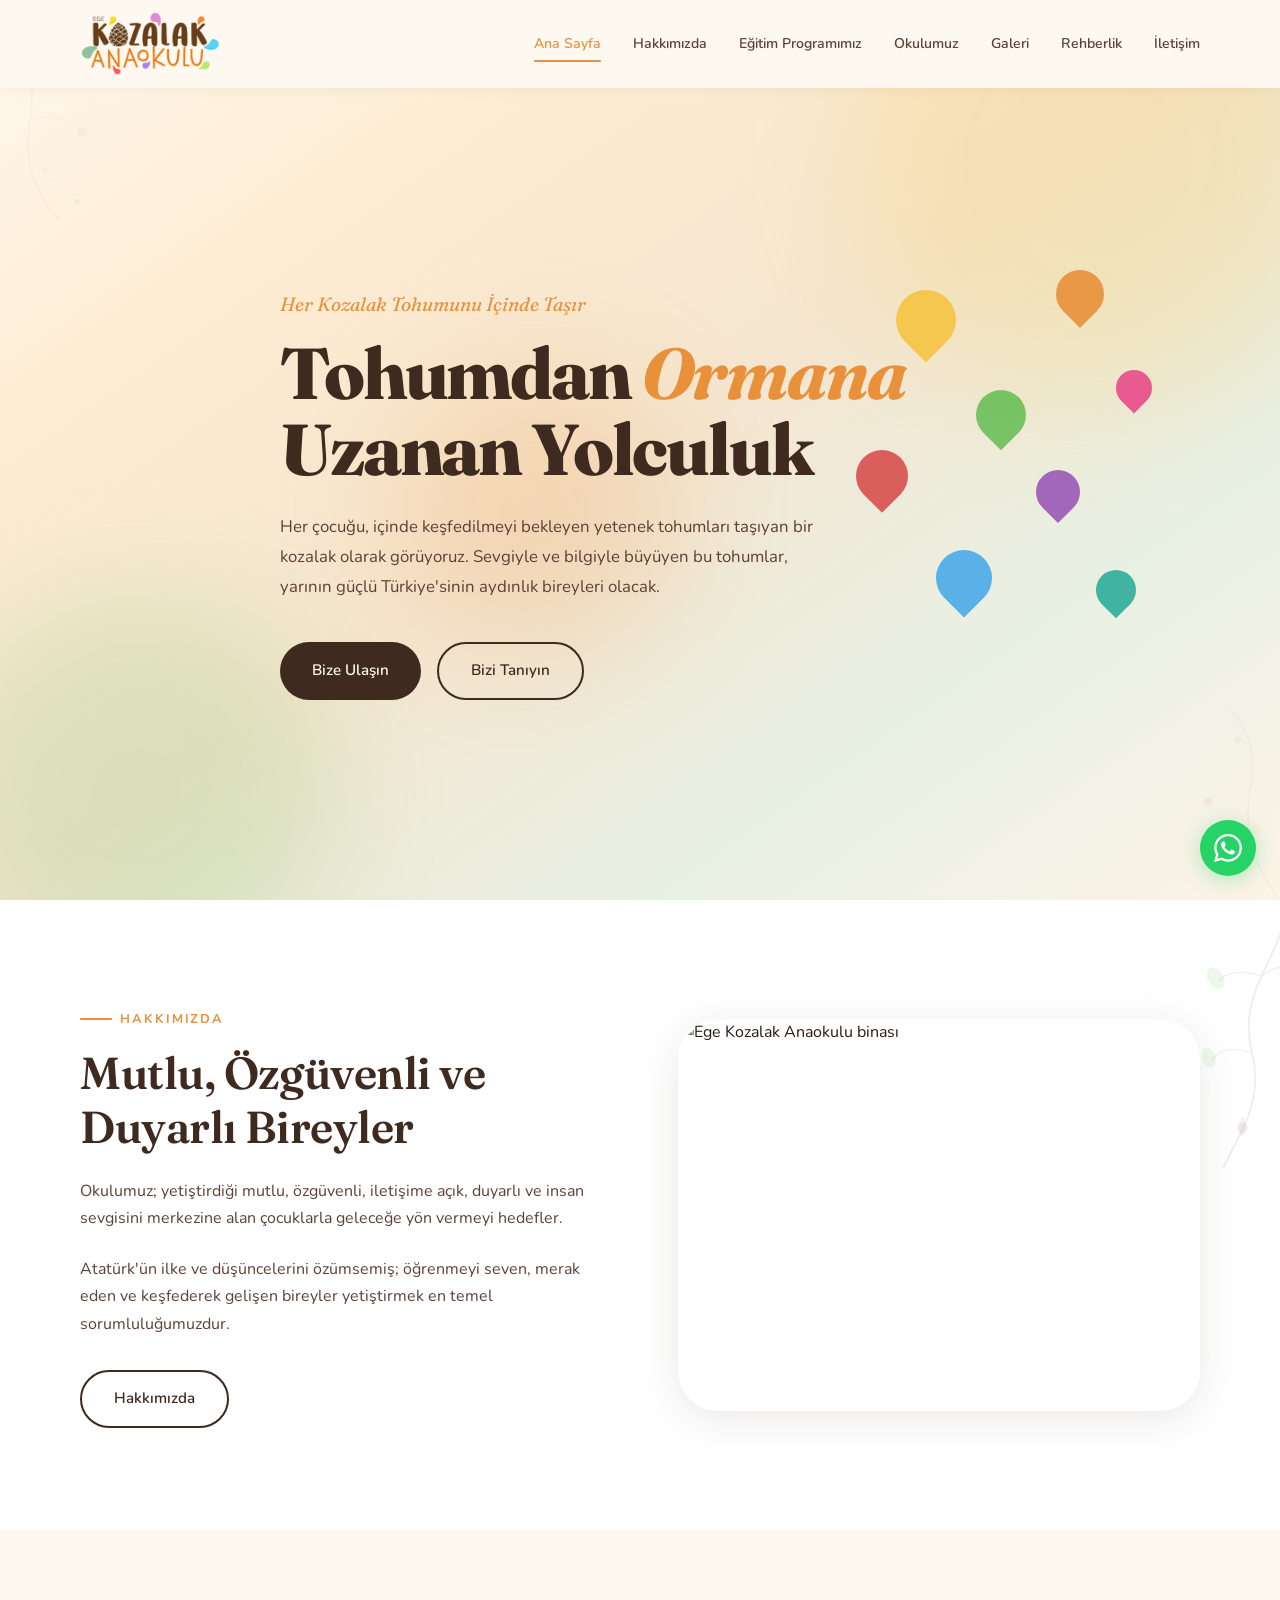
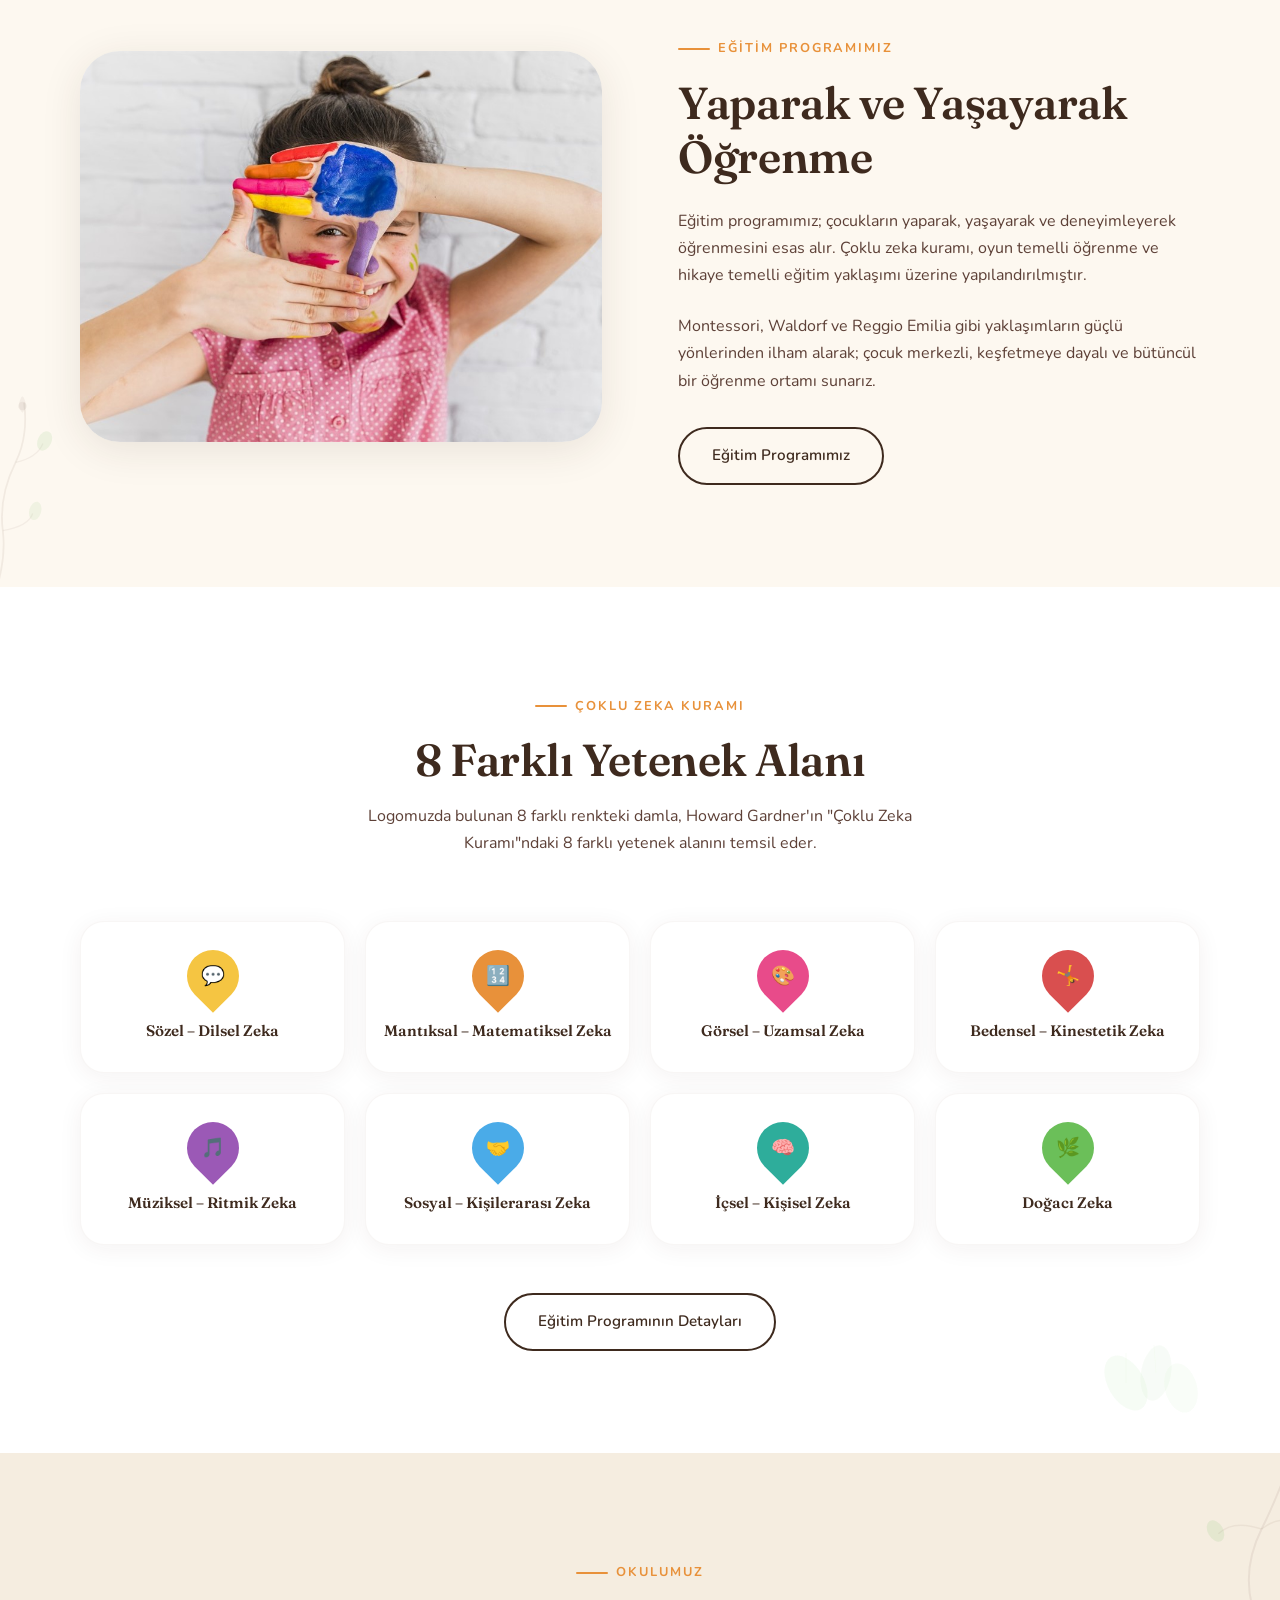
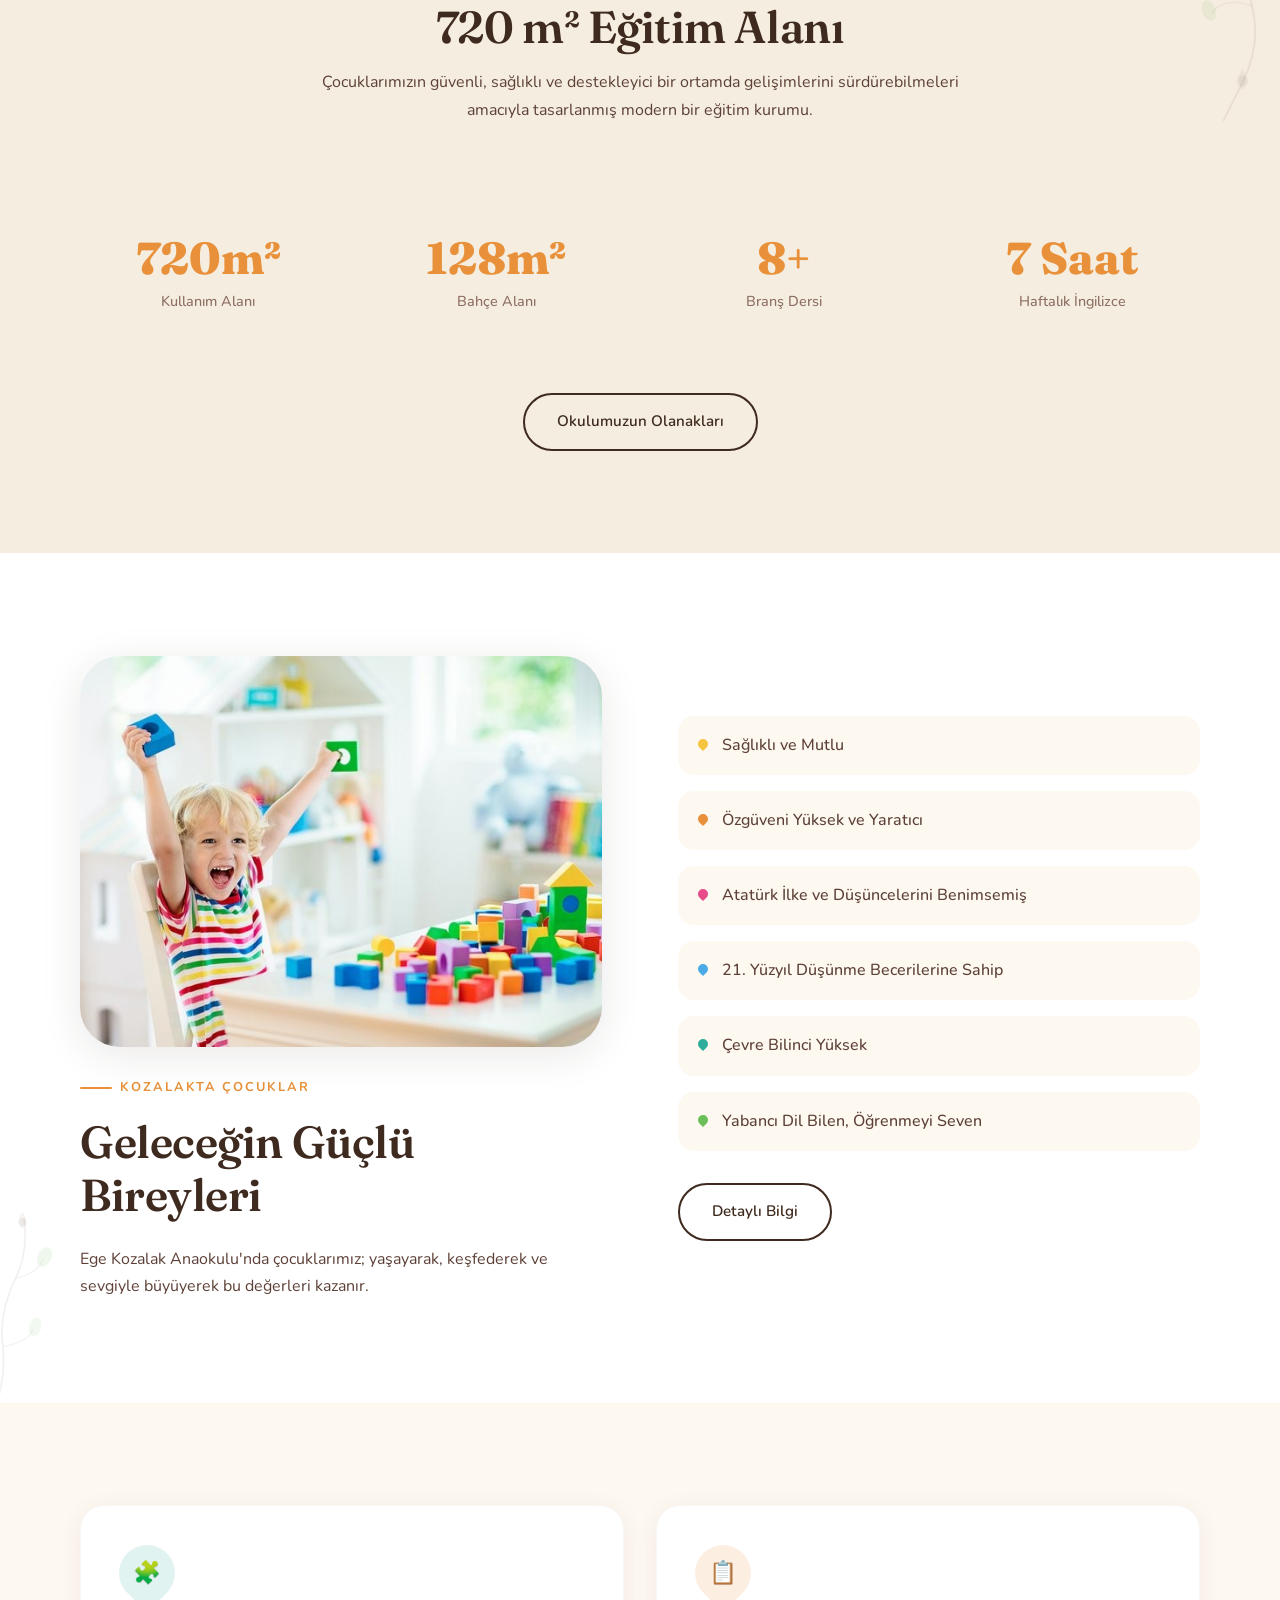
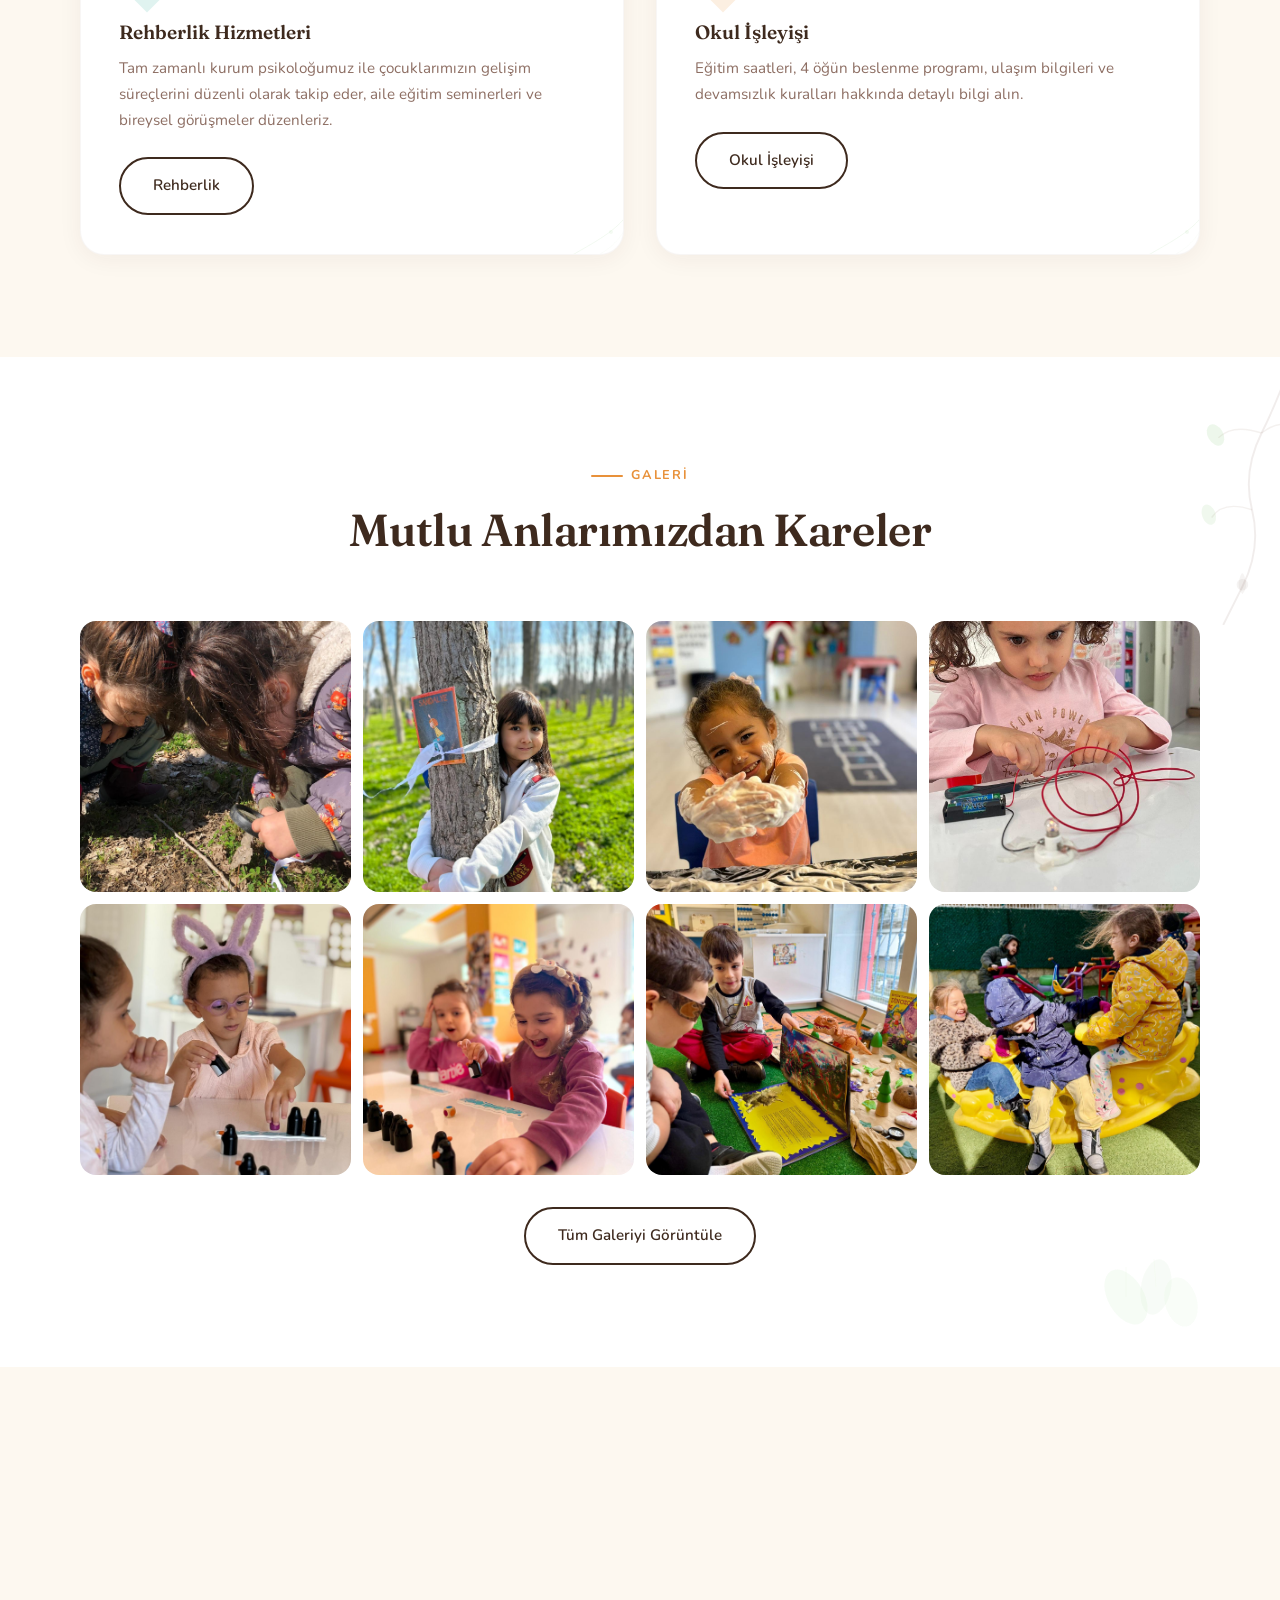
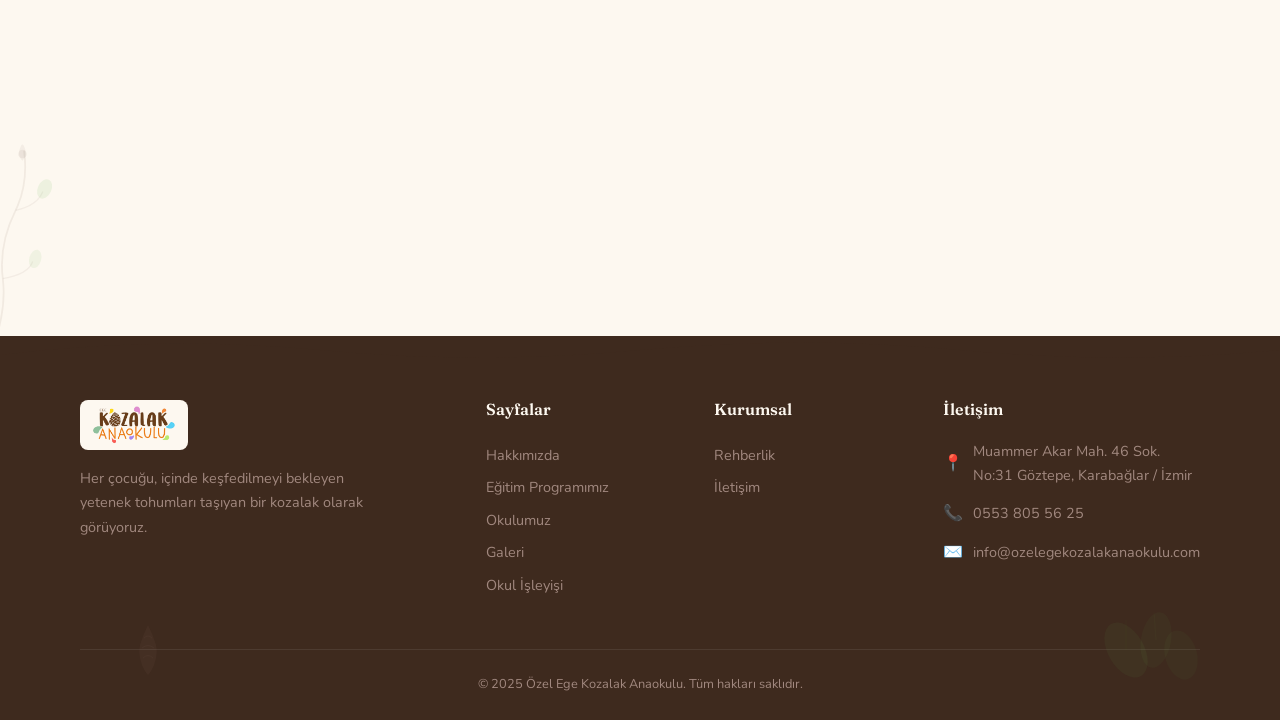
==== commit b702f2b7: "Okul fotoğrafı güncellendi (bulutlu versiyon) Co-Authored-By: Claude Opus 4.6 (1M context) <noreply@" ====
--- a/index.html
+++ b/index.html
@@ -79,7 +79,7 @@
         </div>
         <div class="reveal reveal-delay-2">
           <div class="img-block img-block--rounded img-block--aspect-4-3">
-            <img src="assets/okul-dis.webp" alt="Ege Kozalak Anaokulu binası">
+            <img src="assets/okul-dis.png" alt="Ege Kozalak Anaokulu binası">
           </div>
         </div>
       </div>
--- a/css/style.css
+++ b/css/style.css
@@ -1612,15 +1612,14 @@
   .whatsapp-btn svg { width: 24px; height: 24px; }
 }
 
-/* --- Gallery Masonry --- */
+/* --- Gallery Grid --- */
 .gallery {
-  columns: 3;
-  column-gap: 16px;
+  display: grid;
+  grid-template-columns: repeat(3, 1fr);
+  gap: 16px;
 }
 
 .gallery__item {
-  break-inside: avoid;
-  margin-bottom: 16px;
   border-radius: var(--radius-md);
   overflow: hidden;
   cursor: pointer;
@@ -1635,7 +1634,10 @@
 
 .gallery__item img {
   width: 100%;
+  height: 100%;
+  object-fit: cover;
   display: block;
+  aspect-ratio: 3 / 4;
   transition: transform 0.5s cubic-bezier(0.22, 1, 0.36, 1);
 }
 
@@ -1644,13 +1646,12 @@
 }
 
 @media (max-width: 900px) {
-  .gallery { columns: 2; column-gap: 12px; }
-  .gallery__item { margin-bottom: 12px; }
+  .gallery { grid-template-columns: repeat(2, 1fr); gap: 12px; }
 }
 
 @media (max-width: 500px) {
-  .gallery { columns: 2; column-gap: 8px; }
-  .gallery__item { margin-bottom: 8px; border-radius: var(--radius-sm); }
+  .gallery { gap: 8px; }
+  .gallery__item { border-radius: var(--radius-sm); }
 }
 
 /* --- Gallery Preview (Home) --- */
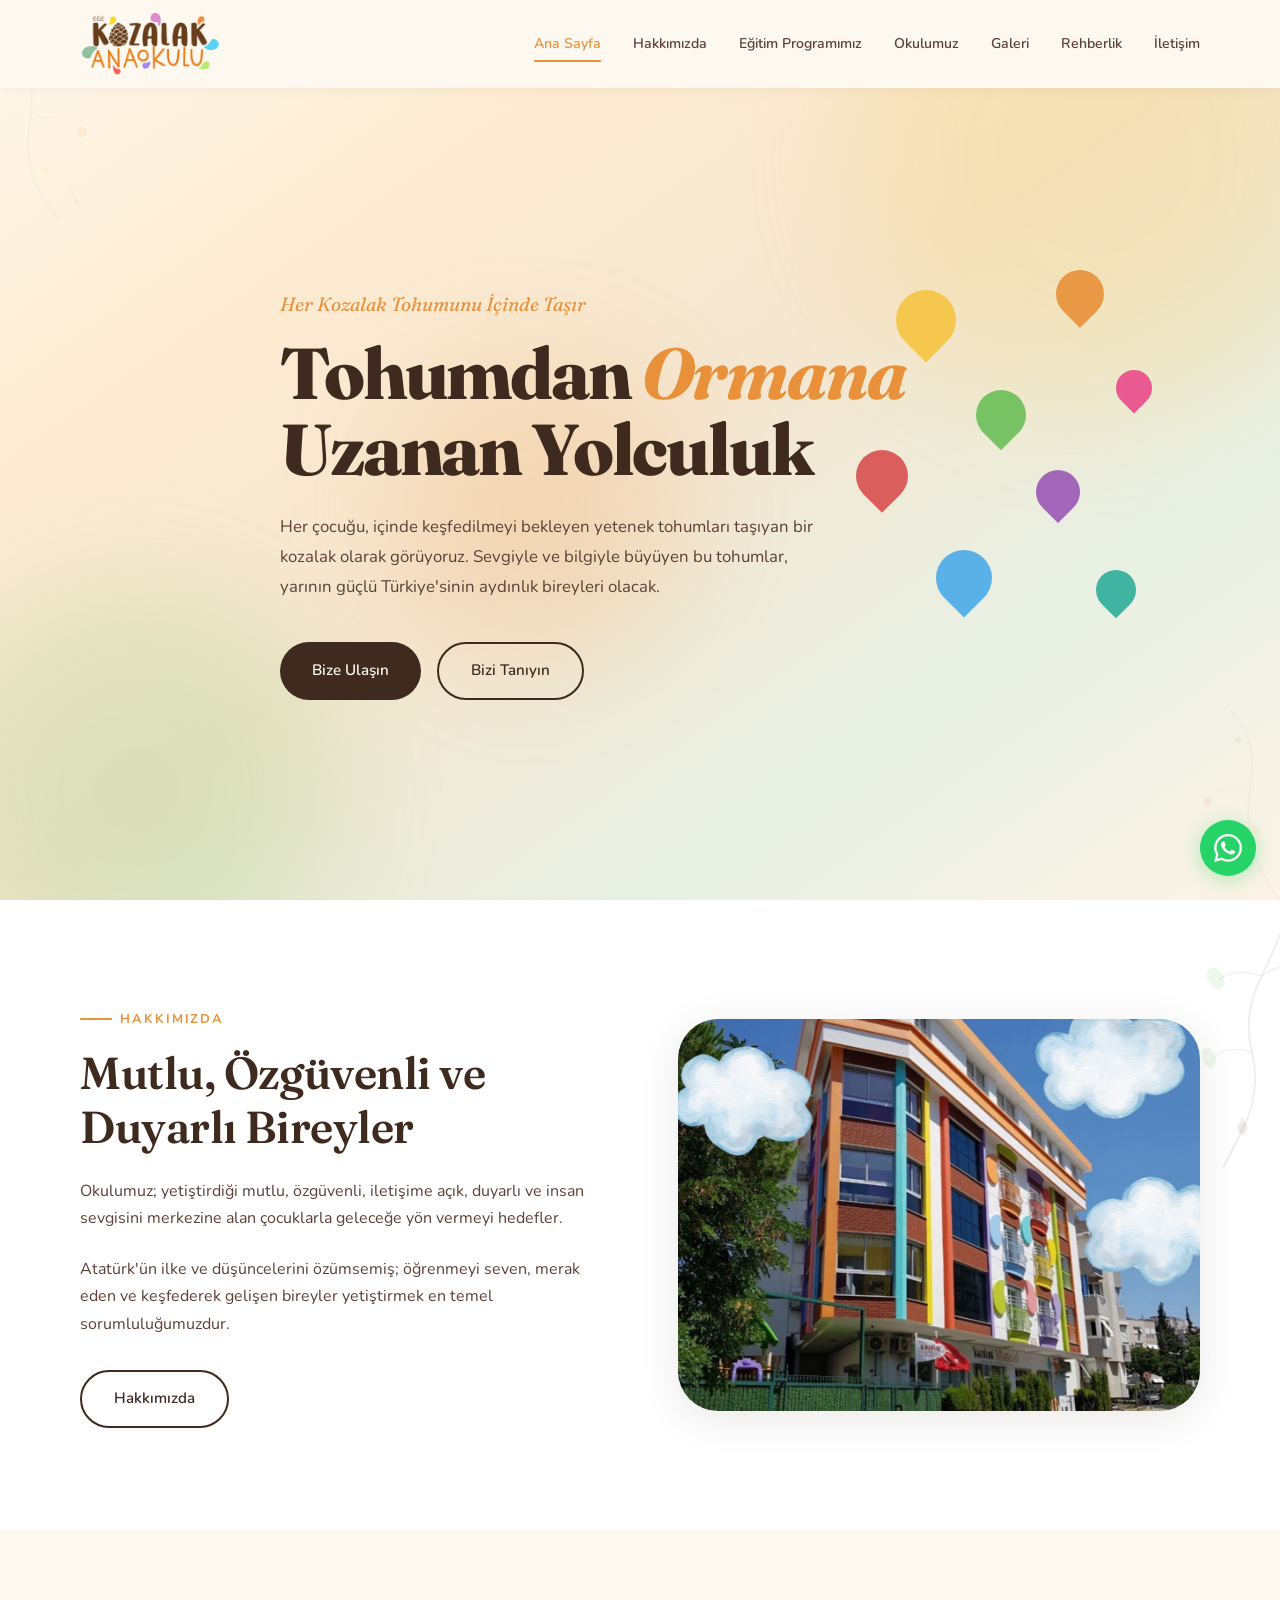
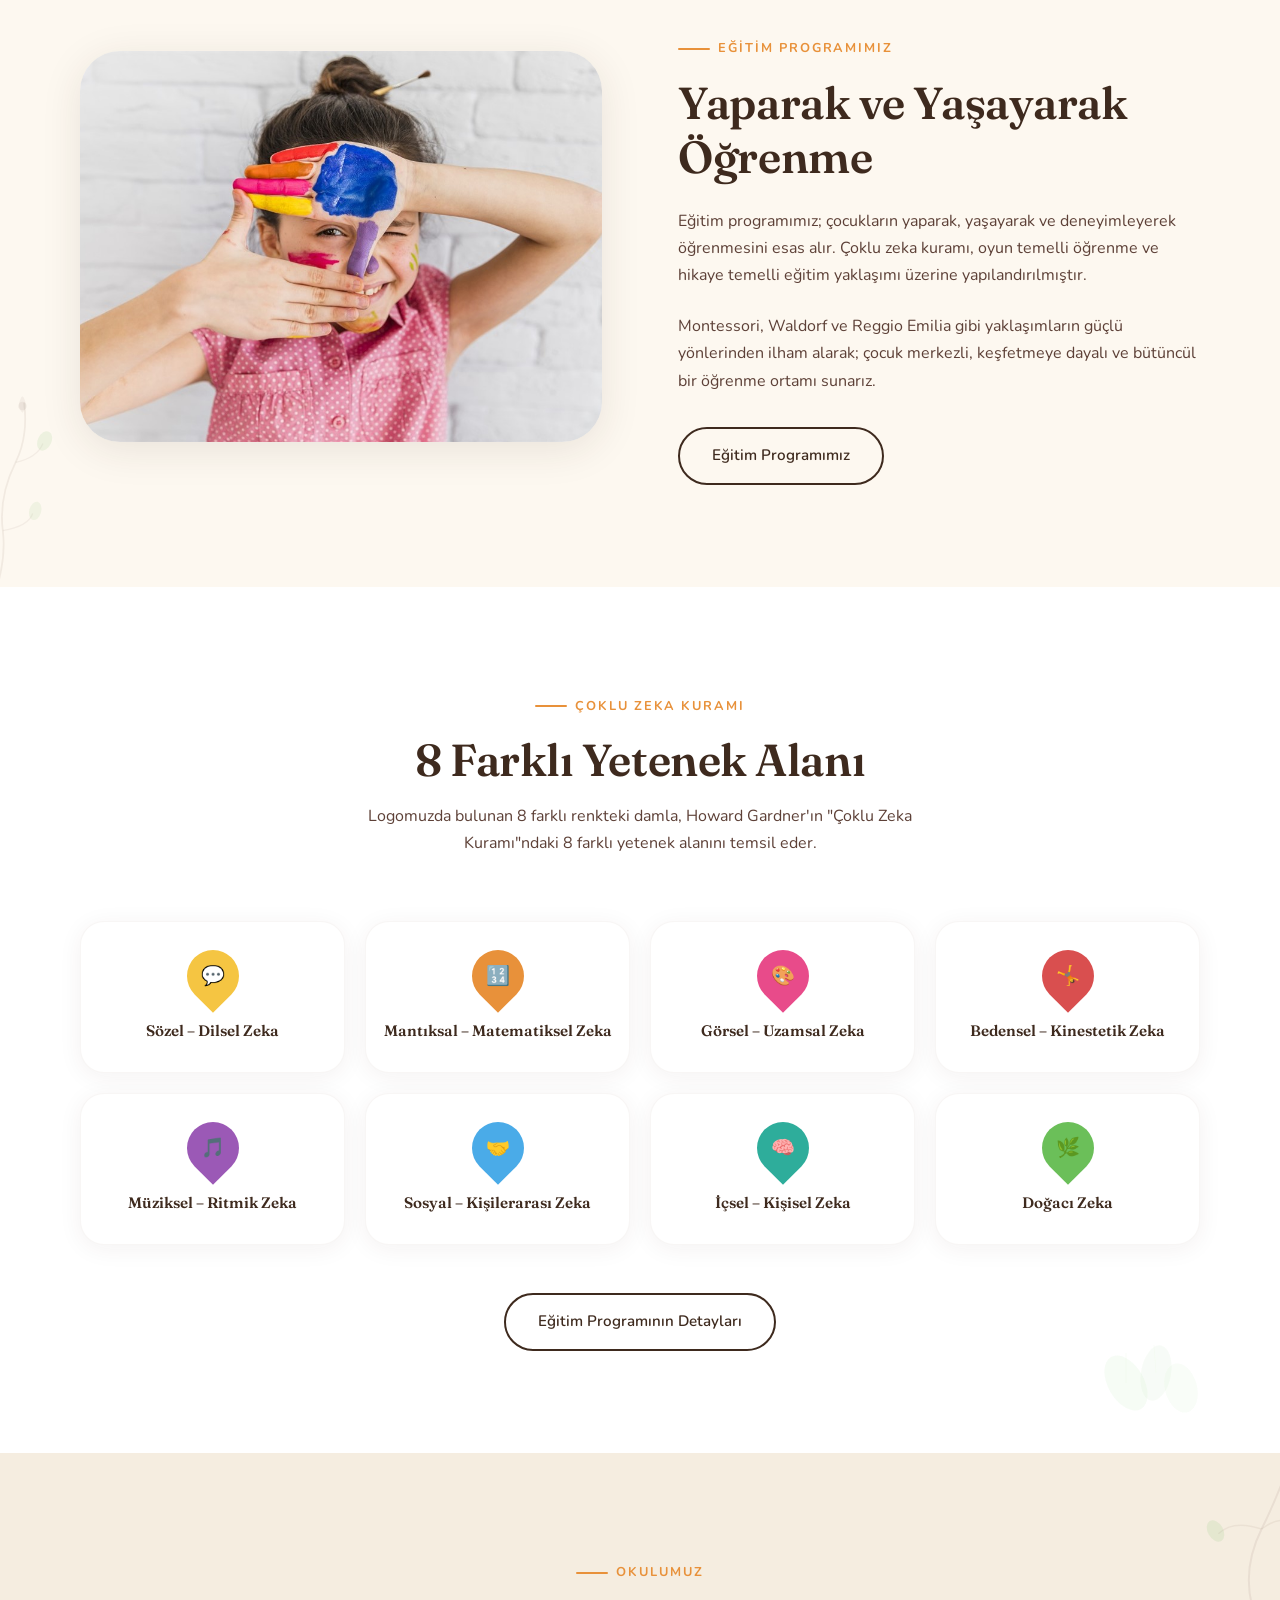
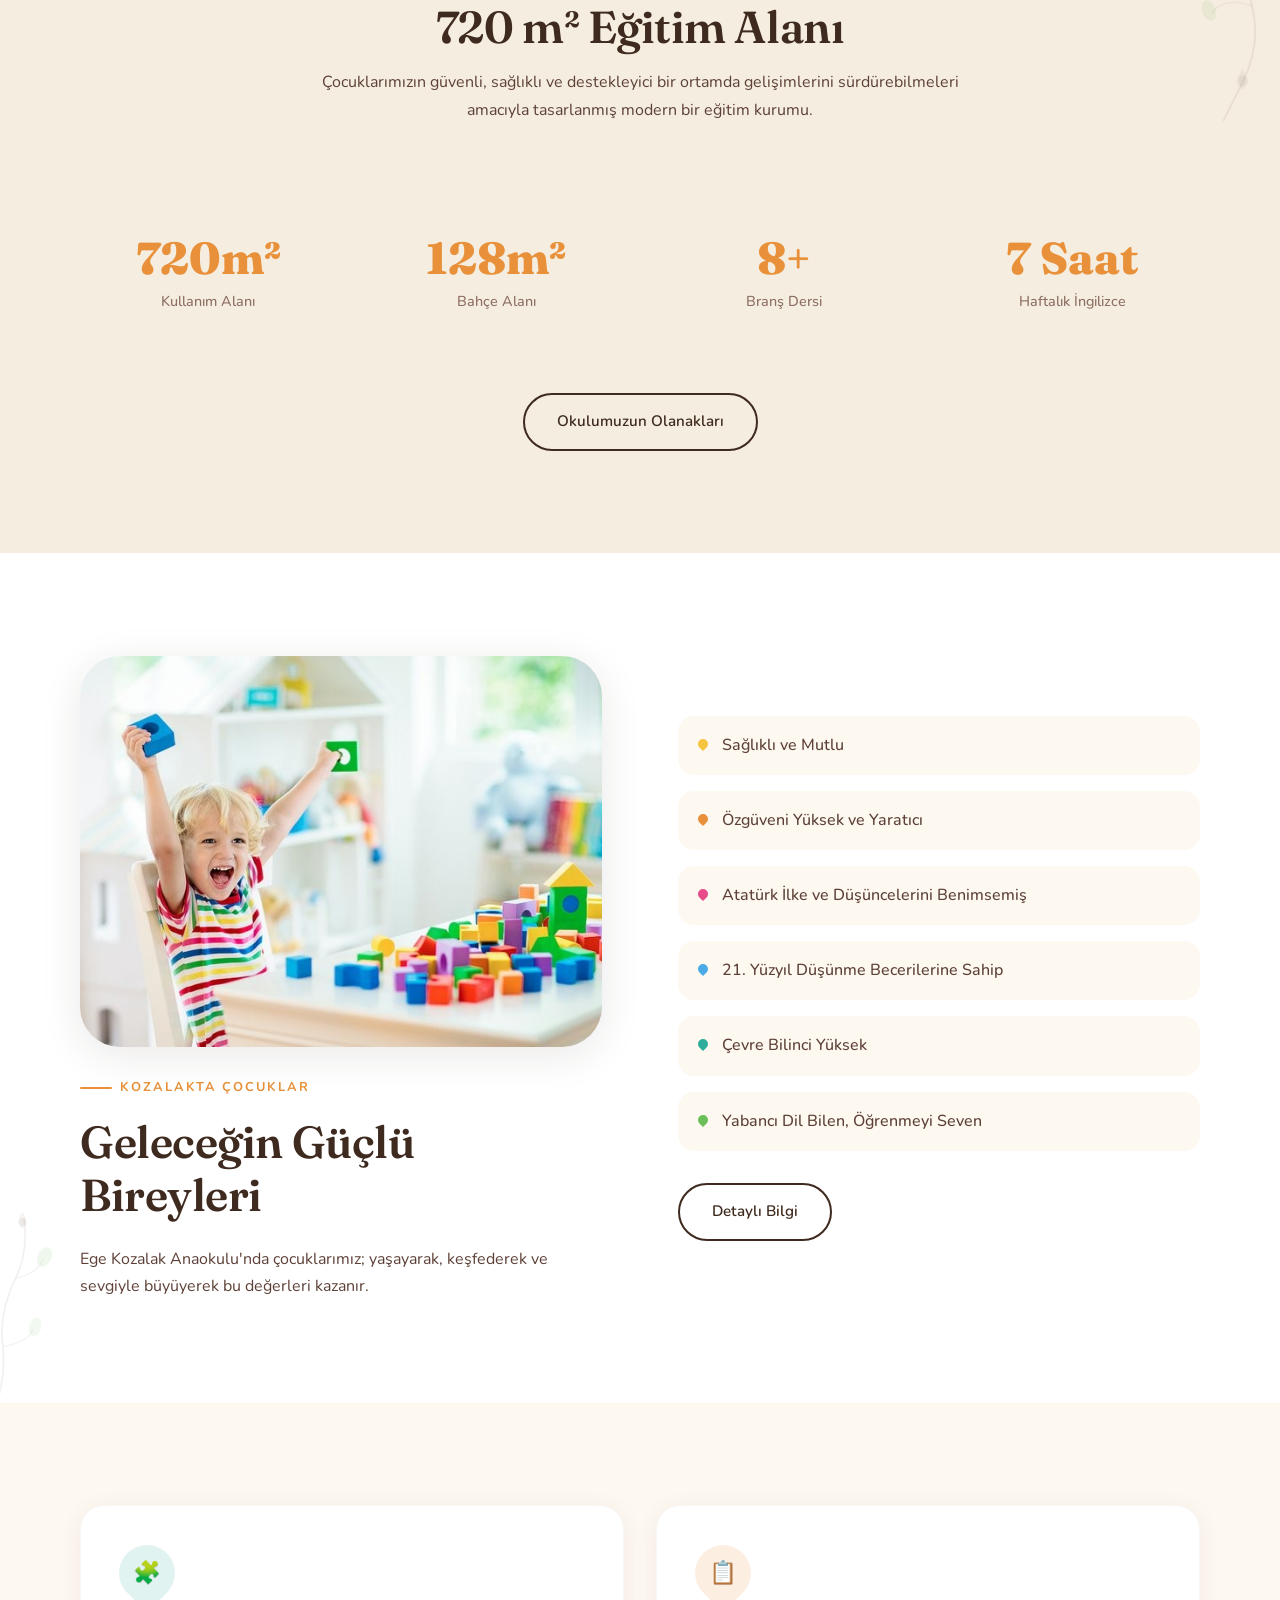
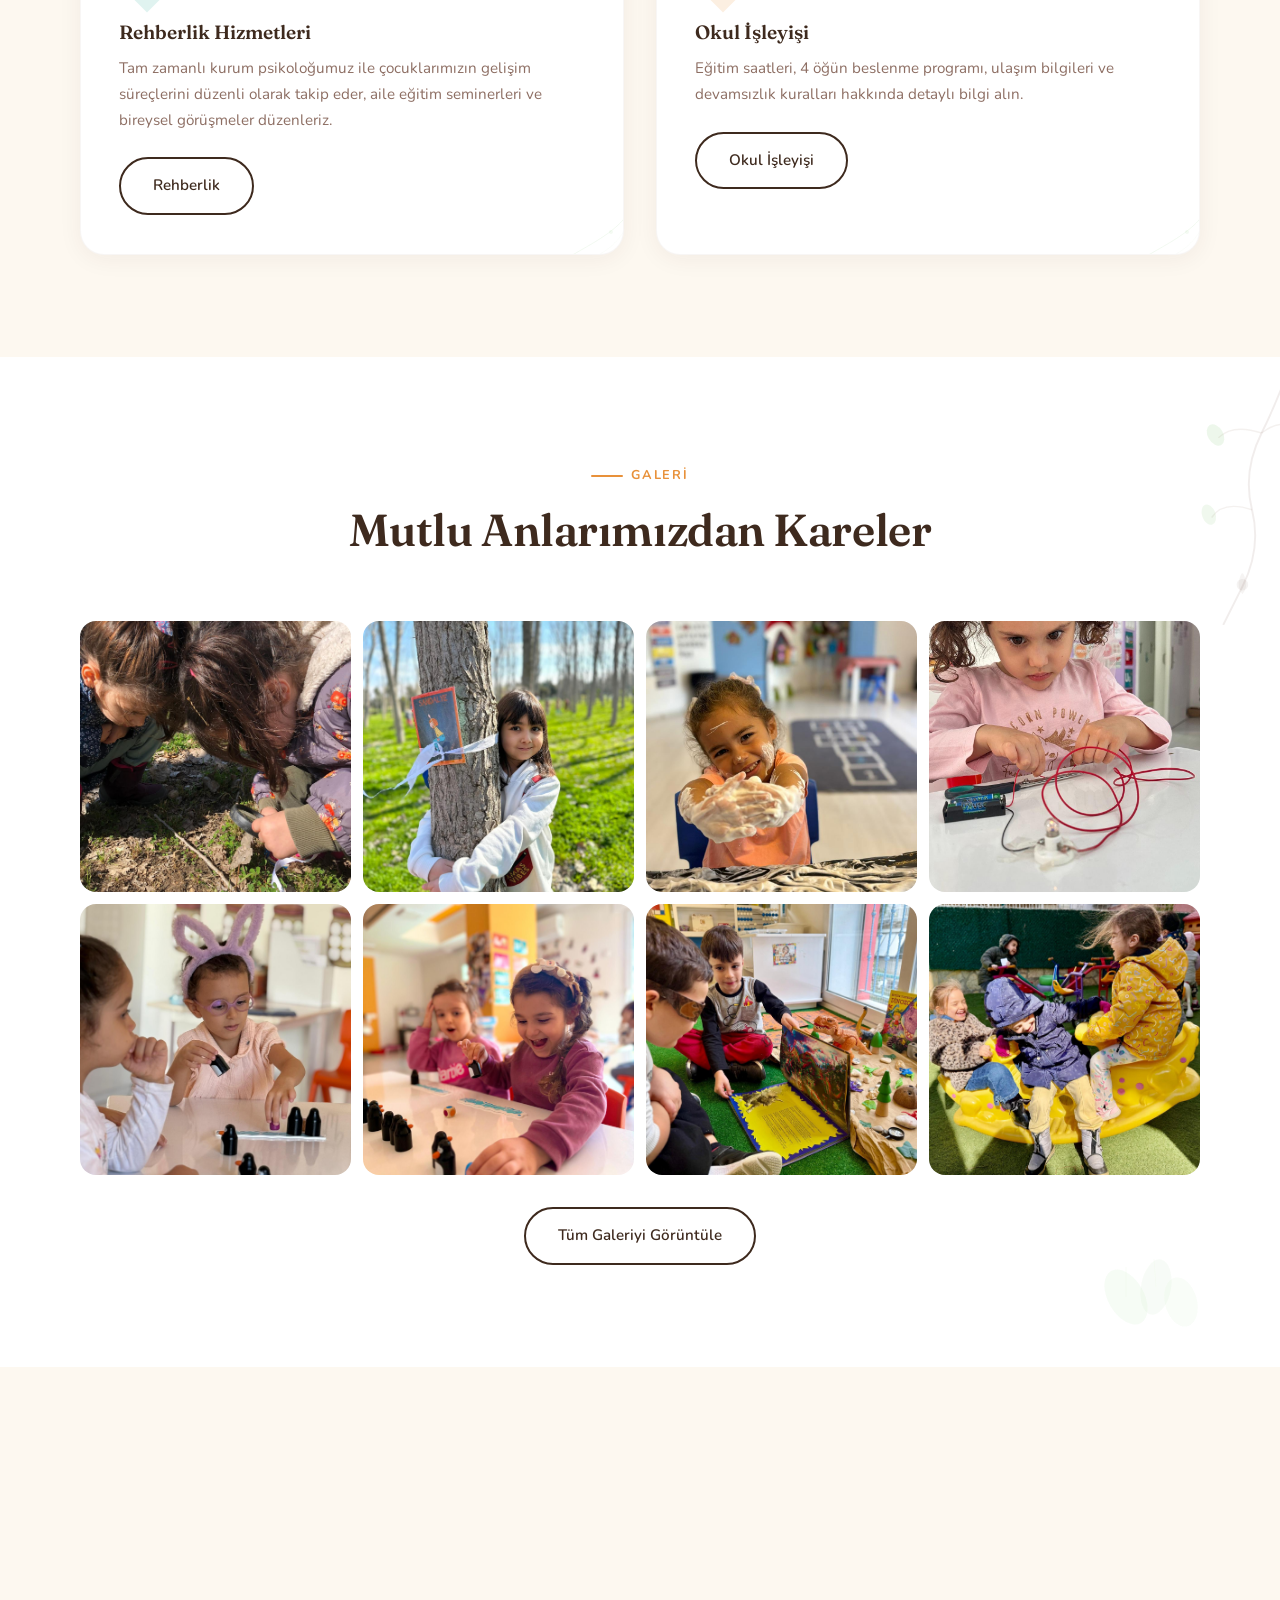
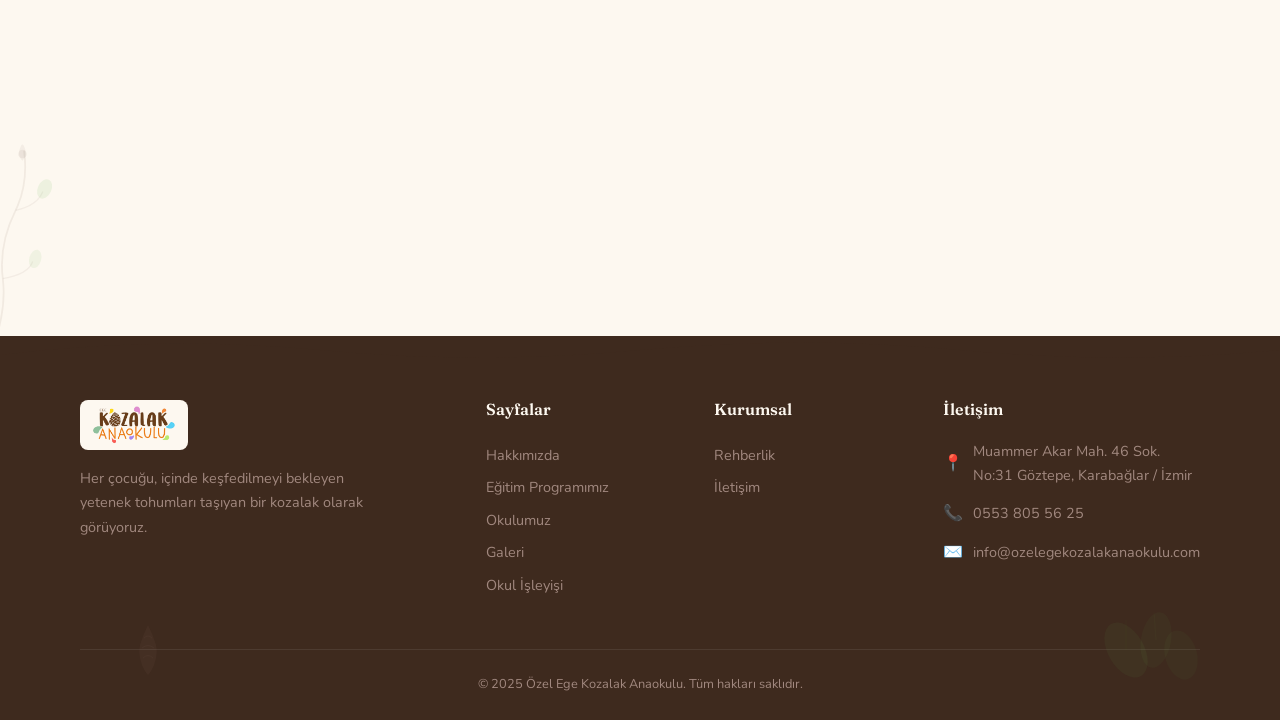
==== commit f9595a91: "Okul fotoğrafı optimize edildi: 25MB PNG → 363KB JPG Co-Authored-By: Claude Opus 4.6 (1M context) <n" ====
--- a/index.html
+++ b/index.html
@@ -79,7 +79,7 @@
         </div>
         <div class="reveal reveal-delay-2">
           <div class="img-block img-block--rounded img-block--aspect-4-3">
-            <img src="assets/okul-dis.png" alt="Ege Kozalak Anaokulu binası">
+            <img src="assets/okul-dis-opt.jpg" alt="Ege Kozalak Anaokulu binası">
           </div>
         </div>
       </div>
